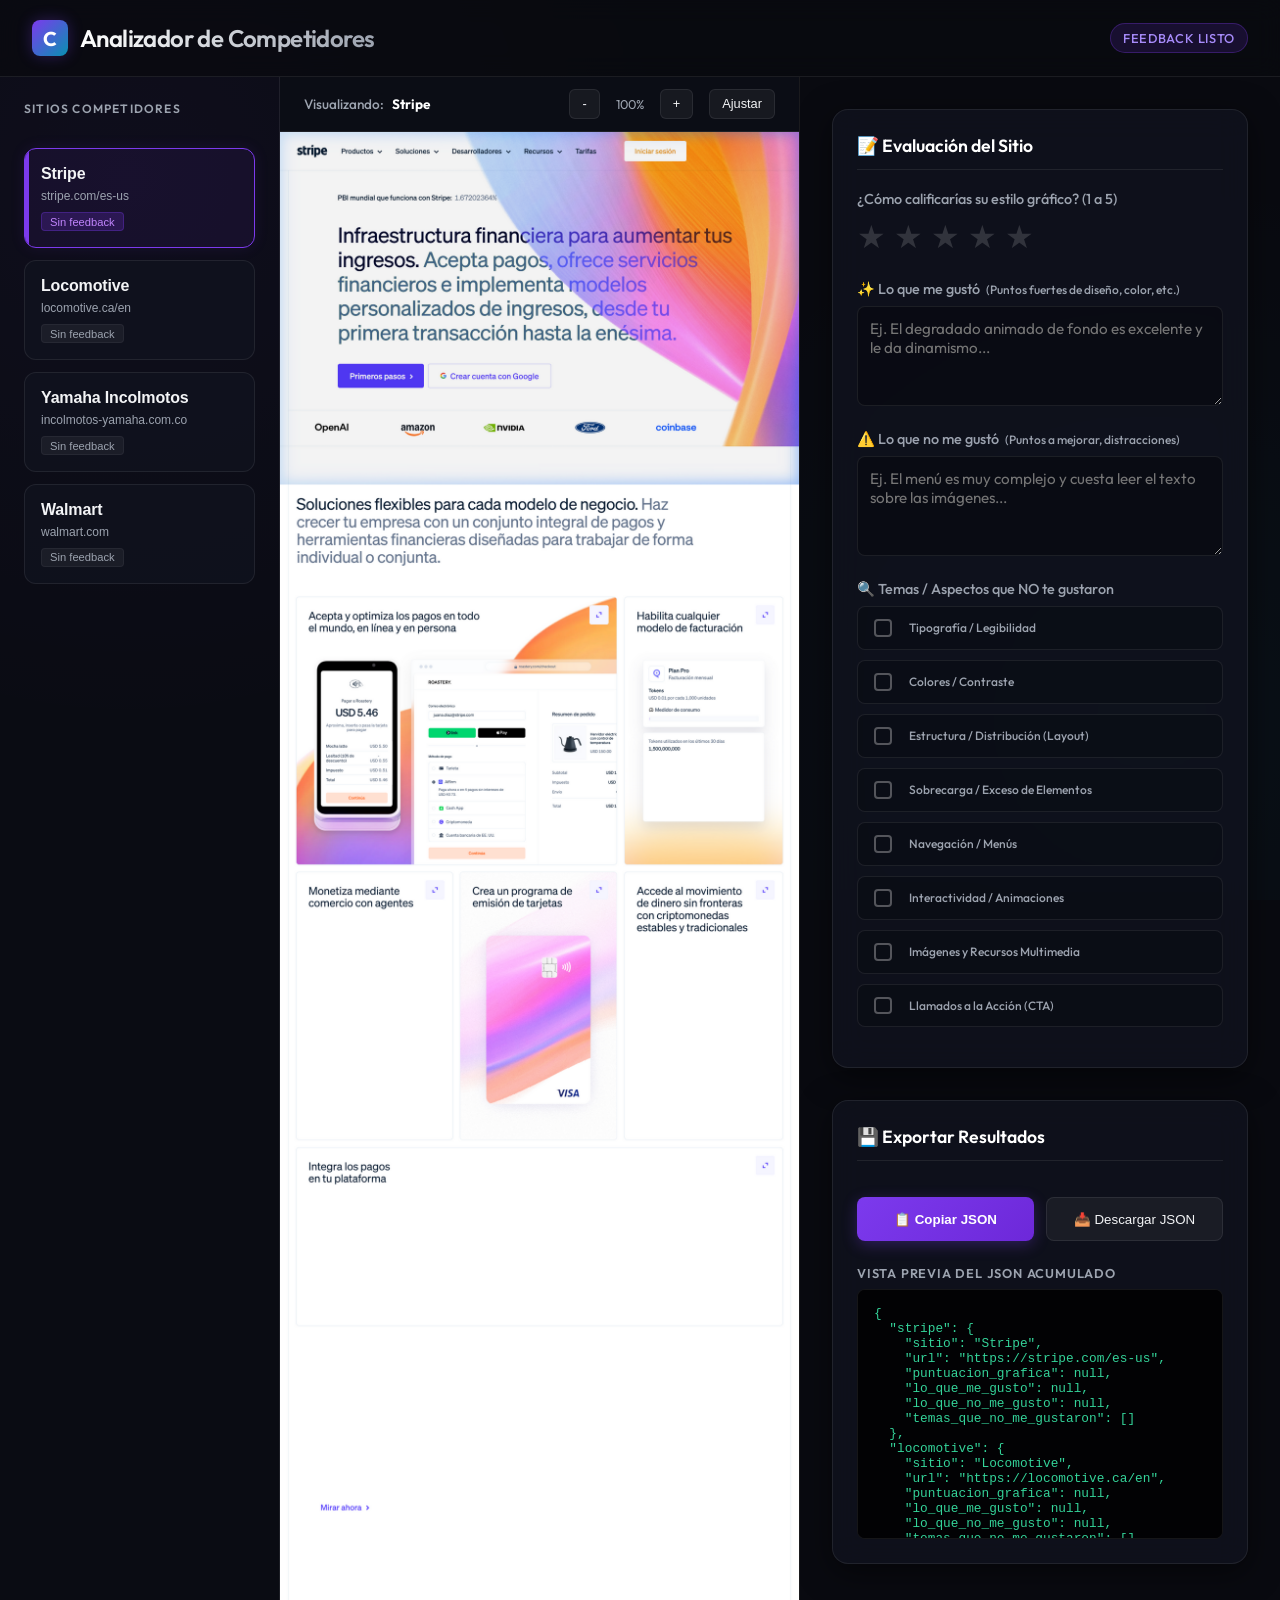
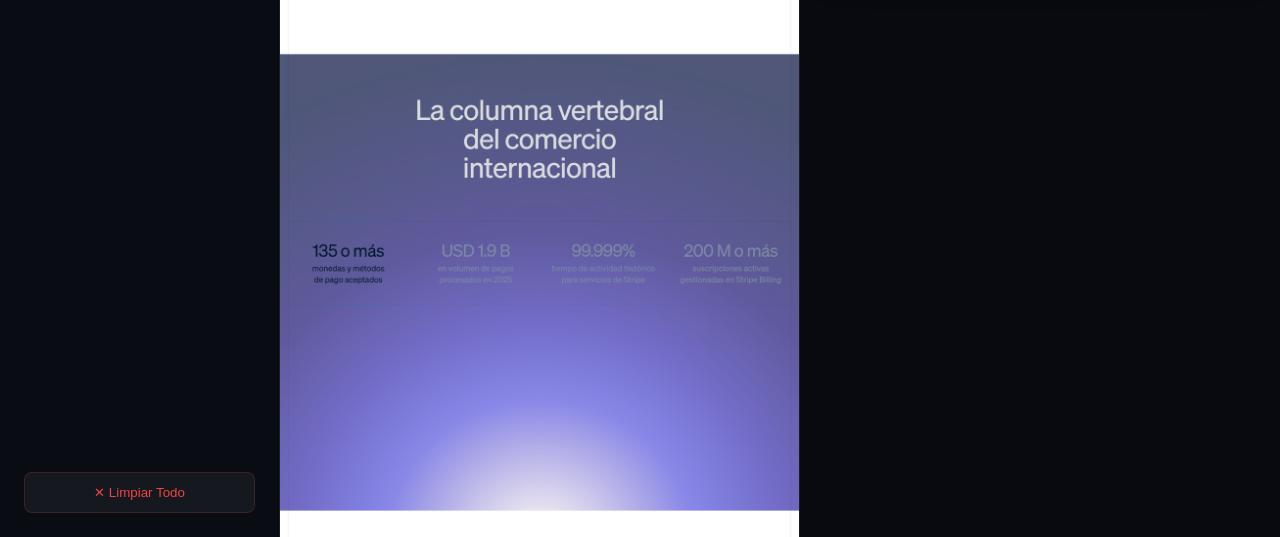
==== index.html @ 2a2ad238 "Deploy KinetixBI files" ====
<!DOCTYPE html>
<html lang="es">
<head>
  <meta charset="UTF-8">
  <meta name="viewport" content="width=device-width, initial-scale=1.0">
  <title>Analizador de Competidores - Feedback Interno</title>
  <meta name="description" content="Herramienta interna para analizar el diseño, interactividad y estructura de los competidores y recolectar feedback detallado.">
  
  <!-- Google Fonts: Outfit -->
  <link rel="preconnect" href="https://fonts.googleapis.com">
  <link rel="preconnect" href="https://fonts.gstatic.com" crossorigin>
  <link href="https://fonts.googleapis.com/css2?family=Outfit:wght@300;400;500;600;700&display=swap" rel="stylesheet">
  
  <style>
    /* variables de diseño */
    :root {
      --bg-dark: #090a0f;
      --bg-card: rgba(17, 19, 31, 0.75);
      --bg-card-hover: rgba(26, 29, 46, 0.85);
      --primary: #7c3aed; /* Violeta */
      --primary-glow: rgba(124, 58, 237, 0.3);
      --secondary: #0891b2; /* Cian */
      --secondary-glow: rgba(8, 145, 178, 0.3);
      --success: #10b981; /* Verde esmeralda */
      --success-glow: rgba(16, 185, 129, 0.2);
      --warning: #f59e0b; /* Ámbar para estrellas */
      --text: #f3f4f6;
      --text-muted: #9ca3af;
      --text-dark: #4b5563;
      --border: rgba(255, 255, 255, 0.08);
      --border-focus: rgba(124, 58, 237, 0.5);
      --glass-shadow: 0 8px 32px 0 rgba(0, 0, 0, 0.5);
      --font-sans: 'Outfit', -apple-system, BlinkMacSystemFont, "Segoe UI", Roboto, sans-serif;
      --transition: all 0.3s cubic-bezier(0.4, 0, 0.2, 1);
    }

    * {
      box-sizing: border-box;
      margin: 0;
      padding: 0;
    }

    body {
      background-color: var(--bg-dark);
      color: var(--text);
      font-family: var(--font-sans);
      min-height: 100vh;
      display: flex;
      flex-direction: column;
      overflow-x: hidden;
      background-image: 
        radial-gradient(circle at 10% 20%, rgba(124, 58, 237, 0.08) 0%, transparent 40%),
        radial-gradient(circle at 90% 80%, rgba(8, 145, 178, 0.08) 0%, transparent 40%);
      background-attachment: fixed;
    }

    /* Scrollbars personalizados */
    ::-webkit-scrollbar {
      width: 8px;
      height: 8px;
    }
    ::-webkit-scrollbar-track {
      background: rgba(0, 0, 0, 0.2);
    }
    ::-webkit-scrollbar-thumb {
      background: rgba(255, 255, 255, 0.15);
      border-radius: 4px;
    }
    ::-webkit-scrollbar-thumb:hover {
      background: rgba(255, 255, 255, 0.3);
    }

    header {
      background: rgba(9, 10, 15, 0.8);
      backdrop-filter: blur(12px);
      border-bottom: 1px solid var(--border);
      padding: 1.25rem 2rem;
      display: flex;
      justify-content: space-between;
      align-items: center;
      position: sticky;
      top: 0;
      z-index: 100;
    }

    .logo-container {
      display: flex;
      align-items: center;
      gap: 0.75rem;
    }

    .logo-icon {
      width: 2.25rem;
      height: 2.25rem;
      background: linear-gradient(135deg, var(--primary), var(--secondary));
      border-radius: 8px;
      display: flex;
      align-items: center;
      justify-content: center;
      font-weight: 700;
      color: #fff;
      font-size: 1.25rem;
      box-shadow: 0 0 15px var(--primary-glow);
    }

    h1 {
      font-size: 1.5rem;
      font-weight: 600;
      letter-spacing: -0.025em;
      background: linear-gradient(to right, #fff, var(--text-muted));
      -webkit-background-clip: text;
      -webkit-text-fill-color: transparent;
    }

    .header-badge {
      background: rgba(124, 58, 237, 0.15);
      border: 1px solid rgba(124, 58, 237, 0.3);
      color: #a78bfa;
      padding: 0.35rem 0.75rem;
      border-radius: 9999px;
      font-size: 0.8rem;
      font-weight: 500;
      letter-spacing: 0.05em;
      text-transform: uppercase;
    }

    /* Layout principal */
    .app-container {
      flex: 1;
      display: grid;
      grid-template-columns: 280px 1fr;
      min-height: calc(100vh - 73px);
    }

    /* Sidebar de Competidores */
    .sidebar {
      background: rgba(13, 15, 24, 0.5);
      border-right: 1px solid var(--border);
      padding: 1.5rem;
      display: flex;
      flex-direction: column;
      gap: 1.5rem;
    }

    .sidebar-title {
      font-size: 0.75rem;
      text-transform: uppercase;
      letter-spacing: 0.1em;
      color: var(--text-muted);
      font-weight: 600;
      margin-bottom: 0.5rem;
    }

    .competitor-list {
      list-style: none;
      display: flex;
      flex-direction: column;
      gap: 0.75rem;
    }

    .competitor-btn {
      width: 100%;
      background: var(--bg-card);
      border: 1px solid var(--border);
      padding: 1rem;
      border-radius: 12px;
      color: var(--text);
      cursor: pointer;
      text-align: left;
      transition: var(--transition);
      display: flex;
      flex-direction: column;
      gap: 0.35rem;
      position: relative;
      overflow: hidden;
    }

    .competitor-btn::before {
      content: '';
      position: absolute;
      left: 0;
      top: 0;
      bottom: 0;
      width: 4px;
      background: transparent;
      transition: var(--transition);
    }

    .competitor-btn:hover {
      background: var(--bg-card-hover);
      border-color: rgba(255, 255, 255, 0.15);
      transform: translateY(-2px);
    }

    .competitor-btn.active {
      background: rgba(124, 58, 237, 0.08);
      border-color: var(--primary);
      box-shadow: 0 0 15px rgba(124, 58, 237, 0.1);
    }

    .competitor-btn.active::before {
      background: var(--primary);
    }

    .competitor-name {
      font-weight: 600;
      font-size: 1rem;
      letter-spacing: -0.01em;
    }

    .competitor-url {
      font-size: 0.75rem;
      color: var(--text-muted);
      white-space: nowrap;
      overflow: hidden;
      text-overflow: ellipsis;
      max-width: 100%;
    }

    .competitor-status-badge {
      align-self: flex-start;
      font-size: 0.7rem;
      padding: 0.15rem 0.5rem;
      border-radius: 4px;
      font-weight: 500;
      background: rgba(255, 255, 255, 0.05);
      color: var(--text-muted);
      margin-top: 0.25rem;
      border: 1px solid rgba(255, 255, 255, 0.05);
    }

    .competitor-btn.active .competitor-status-badge {
      background: rgba(124, 58, 237, 0.2);
      color: #c084fc;
      border-color: rgba(124, 58, 237, 0.3);
    }

    .competitor-btn.has-feedback .competitor-status-badge {
      background: rgba(16, 185, 129, 0.15);
      color: #34d399;
      border-color: rgba(16, 185, 129, 0.3);
    }

    /* Área de Trabajo Principal */
    .workspace {
      display: grid;
      grid-template-columns: 1fr 480px;
      height: 100%;
      overflow: hidden;
    }

    /* Panel del Visor de Screenshot */
    .viewer-panel {
      border-right: 1px solid var(--border);
      display: flex;
      flex-direction: column;
      background: #06070a;
      height: min-content;
      height: 100%;
      overflow: hidden;
    }

    .viewer-header {
      background: rgba(13, 15, 24, 0.8);
      padding: 0.75rem 1.5rem;
      border-bottom: 1px solid var(--border);
      display: flex;
      justify-content: space-between;
      align-items: center;
    }

    .viewer-title {
      font-size: 0.85rem;
      font-weight: 500;
      color: var(--text-muted);
      display: flex;
      align-items: center;
      gap: 0.5rem;
    }

    .viewer-controls {
      display: flex;
      align-items: center;
      gap: 0.75rem;
    }

    .control-btn {
      background: rgba(255, 255, 255, 0.05);
      border: 1px solid var(--border);
      color: var(--text);
      padding: 0.4rem 0.75rem;
      border-radius: 6px;
      cursor: pointer;
      font-size: 0.8rem;
      font-weight: 500;
      transition: var(--transition);
      display: flex;
      align-items: center;
      gap: 0.25rem;
    }

    .control-btn:hover {
      background: rgba(255, 255, 255, 0.1);
      border-color: rgba(255, 255, 255, 0.2);
    }

    .control-zoom-label {
      font-size: 0.8rem;
      color: var(--text-muted);
      min-width: 36px;
      text-align: center;
    }

    /* Contenedor de la Imagen */
    .image-container {
      flex: 1;
      overflow: auto;
      position: relative;
      background: #020204;
      display: flex;
      justify-content: center;
      align-items: flex-start;
      cursor: grab;
    }

    .image-container:active {
      cursor: grabbing;
    }

    .screenshot-img {
      max-width: 100%;
      height: auto;
      transform-origin: top center;
      transition: width 0.25s ease, transform 0.25s ease;
      box-shadow: 0 10px 40px rgba(0,0,0,0.8);
      user-select: none;
      -webkit-user-drag: none;
    }

    /* Panel de Feedback */
    .feedback-panel {
      padding: 2rem;
      overflow-y: auto;
      background: rgba(10, 11, 18, 0.4);
      display: flex;
      flex-direction: column;
      gap: 2rem;
      height: 100%;
    }

    .panel-card {
      background: var(--bg-card);
      border: 1px solid var(--border);
      border-radius: 16px;
      padding: 1.5rem;
      backdrop-filter: blur(16px);
      box-shadow: var(--glass-shadow);
    }

    .card-title {
      font-size: 1.1rem;
      font-weight: 600;
      margin-bottom: 1.25rem;
      display: flex;
      align-items: center;
      gap: 0.5rem;
      color: #fff;
      border-bottom: 1px solid var(--border);
      padding-bottom: 0.75rem;
    }

    /* Puntuación de Estrellas */
    .rating-container {
      display: flex;
      flex-direction: column;
      gap: 0.5rem;
      margin-bottom: 1.5rem;
    }

    .rating-label {
      font-size: 0.9rem;
      font-weight: 500;
      color: var(--text-muted);
    }

    .stars-row {
      display: flex;
      gap: 0.5rem;
    }

    .star {
      font-size: 2rem;
      color: rgba(255, 255, 255, 0.15);
      cursor: pointer;
      transition: var(--transition);
      user-select: none;
    }

    .star:hover {
      transform: scale(1.2);
    }

    .star.hovered, .star.selected {
      color: var(--warning);
      text-shadow: 0 0 15px rgba(245, 158, 11, 0.4);
    }

    /* Campos de Entrada de Texto */
    .input-group {
      display: flex;
      flex-direction: column;
      gap: 0.5rem;
      margin-bottom: 1.5rem;
    }

    .input-group label {
      font-size: 0.9rem;
      font-weight: 500;
      color: var(--text-muted);
      display: flex;
      align-items: center;
      gap: 0.35rem;
    }

    .input-group label span {
      font-size: 0.75rem;
      color: var(--text-muted);
    }

    .textarea-styled {
      background: rgba(0, 0, 0, 0.3);
      border: 1px solid var(--border);
      border-radius: 8px;
      color: var(--text);
      font-family: var(--font-sans);
      font-size: 0.95rem;
      padding: 0.75rem;
      min-height: 100px;
      resize: vertical;
      transition: var(--transition);
    }

    .textarea-styled:focus {
      outline: none;
      border-color: var(--primary);
      box-shadow: 0 0 10px var(--primary-glow);
      background: rgba(0, 0, 0, 0.5);
    }

    /* Checklist de Ítems que no gustaron */
    .checklist-container {
      display: flex;
      flex-direction: column;
      gap: 0.75rem;
      margin-bottom: 1rem;
    }

    .checklist-grid {
      display: grid;
      grid-template-columns: 1fr;
      gap: 0.65rem;
    }

    .check-item {
      display: flex;
      align-items: center;
      background: rgba(0, 0, 0, 0.2);
      border: 1px solid var(--border);
      border-radius: 8px;
      padding: 0.75rem 1rem;
      cursor: pointer;
      transition: var(--transition);
      user-select: none;
    }

    .check-item:hover {
      background: rgba(255, 255, 255, 0.03);
      border-color: rgba(255, 255, 255, 0.15);
    }

    .check-item input[type="checkbox"] {
      display: none;
    }

    .custom-checkbox {
      width: 1.1rem;
      height: 1.1rem;
      border: 2px solid rgba(255, 255, 255, 0.3);
      border-radius: 4px;
      margin-right: 0.75rem;
      display: flex;
      align-items: center;
      justify-content: center;
      transition: var(--transition);
    }

    .check-item input[type="checkbox"]:checked + .custom-checkbox {
      background: var(--secondary);
      border-color: var(--secondary);
      box-shadow: 0 0 8px var(--secondary-glow);
    }

    .check-item input[type="checkbox"]:checked + .custom-checkbox::after {
      content: '✓';
      color: #fff;
      font-size: 0.75rem;
      font-weight: bold;
    }

    .check-label {
      font-size: 0.9rem;
      color: var(--text-muted);
      transition: var(--transition);
    }

    .check-item input[type="checkbox"]:checked ~ .check-label {
      color: #fff;
      font-weight: 500;
    }

    /* Panel de Exportación */
    .export-section {
      display: flex;
      flex-direction: column;
      gap: 1rem;
    }

    .btn-primary {
      background: linear-gradient(135deg, var(--primary), #6d28d9);
      color: #fff;
      border: none;
      padding: 0.9rem 1.5rem;
      border-radius: 8px;
      font-weight: 600;
      cursor: pointer;
      transition: var(--transition);
      display: flex;
      align-items: center;
      justify-content: center;
      gap: 0.5rem;
      box-shadow: 0 4px 15px rgba(124, 58, 237, 0.3);
    }

    .btn-primary:hover {
      transform: translateY(-2px);
      box-shadow: 0 6px 20px rgba(124, 58, 237, 0.5);
    }

    .btn-primary:active {
      transform: translateY(0);
    }

    .btn-secondary {
      background: rgba(255, 255, 255, 0.05);
      border: 1px solid var(--border);
      color: var(--text);
      padding: 0.75rem 1.25rem;
      border-radius: 8px;
      font-weight: 500;
      cursor: pointer;
      transition: var(--transition);
      display: flex;
      align-items: center;
      justify-content: center;
      gap: 0.5rem;
    }

    .btn-secondary:hover {
      background: rgba(255, 255, 255, 0.1);
      border-color: rgba(255, 255, 255, 0.2);
    }

    .button-row {
      display: grid;
      grid-template-columns: 1fr 1fr;
      gap: 0.75rem;
    }

    /* Visor de código JSON */
    .json-preview-container {
      margin-top: 0.5rem;
      display: flex;
      flex-direction: column;
      gap: 0.5rem;
    }

    .json-preview-header {
      display: flex;
      justify-content: space-between;
      align-items: center;
    }

    .json-title {
      font-size: 0.8rem;
      text-transform: uppercase;
      letter-spacing: 0.05rem;
      color: var(--text-muted);
      font-weight: 600;
    }

    .json-code {
      background: #020204;
      border: 1px solid var(--border);
      border-radius: 8px;
      padding: 1rem;
      font-family: 'Courier New', Courier, monospace;
      font-size: 0.8rem;
      max-height: 250px;
      overflow-y: auto;
      white-space: pre-wrap;
      color: #34d399; /* Verde consola */
    }

    /* Modal de Confirmación */
    .modal-overlay {
      position: fixed;
      top: 0;
      left: 0;
      right: 0;
      bottom: 0;
      background: rgba(0, 0, 0, 0.8);
      backdrop-filter: blur(8px);
      display: none;
      align-items: center;
      justify-content: center;
      z-index: 1000;
      opacity: 0;
      transition: opacity 0.3s ease;
    }

    .modal-overlay.active {
      display: flex;
      opacity: 1;
    }

    .modal-content {
      background: #11131f;
      border: 1px solid var(--border);
      border-radius: 16px;
      padding: 2rem;
      max-width: 400px;
      width: 90%;
      text-align: center;
      box-shadow: 0 10px 40px rgba(0, 0, 0, 0.6);
      transform: scale(0.9);
      transition: transform 0.3s cubic-bezier(0.34, 1.56, 0.64, 1);
    }

    .modal-overlay.active .modal-content {
      transform: scale(1);
    }

    .modal-title {
      font-size: 1.25rem;
      font-weight: 600;
      margin-bottom: 0.75rem;
    }

    .modal-desc {
      font-size: 0.9rem;
      color: var(--text-muted);
      margin-bottom: 1.5rem;
      line-height: 1.5;
    }

    .modal-buttons {
      display: flex;
      gap: 0.75rem;
      justify-content: center;
    }

    /* Responsive */
    @media (max-width: 1024px) {
      .app-container {
        grid-template-columns: 1fr;
      }
      .sidebar {
        border-right: none;
        border-bottom: 1px solid var(--border);
      }
      .workspace {
        grid-template-columns: 1fr;
        height: auto;
      }
      .viewer-panel {
        height: 600px;
        border-right: none;
        border-bottom: 1px solid var(--border);
      }
      .feedback-panel {
        height: auto;
      }
    }
  </style>
</head>
<body>

  <header>
    <div class="logo-container">
      <div class="logo-icon">C</div>
      <h1>Analizador de Competidores</h1>
    </div>
    <span class="header-badge" id="app-badge">Feedback listo</span>
  </header>

  <div class="app-container">
    <!-- Sidebar con Competidores -->
    <aside class="sidebar">
      <h2 class="sidebar-title">Sitios Competidores</h2>
      <ul class="competitor-list">
        <li>
          <button class="competitor-btn active" onclick="switchCompetitor('stripe')" id="btn-stripe">
            <span class="competitor-name">Stripe</span>
            <span class="competitor-url">stripe.com/es-us</span>
            <span class="competitor-status-badge" id="badge-stripe">Sin feedback</span>
          </button>
        </li>
        <li>
          <button class="competitor-btn" onclick="switchCompetitor('locomotive')" id="btn-locomotive">
            <span class="competitor-name">Locomotive</span>
            <span class="competitor-url">locomotive.ca/en</span>
            <span class="competitor-status-badge" id="badge-locomotive">Sin feedback</span>
          </button>
        </li>
        <li>
          <button class="competitor-btn" onclick="switchCompetitor('yamaha')" id="btn-yamaha">
            <span class="competitor-name">Yamaha Incolmotos</span>
            <span class="competitor-url">incolmotos-yamaha.com.co</span>
            <span class="competitor-status-badge" id="badge-yamaha">Sin feedback</span>
          </button>
        </li>
        <li>
          <button class="competitor-btn" onclick="switchCompetitor('walmart')" id="btn-walmart">
            <span class="competitor-name">Walmart</span>
            <span class="competitor-url">walmart.com</span>
            <span class="competitor-status-badge" id="badge-walmart">Sin feedback</span>
          </button>
        </li>
      </ul>
      
      <div style="margin-top: auto; display: flex; flex-direction: column; gap: 0.5rem;">
        <button class="btn-secondary" style="width: 100%; border-color: rgba(239, 68, 68, 0.2); color: #ef4444;" onclick="openClearModal()">
          ✕ Limpiar Todo
        </button>
      </div>
    </aside>

    <!-- Área de Trabajo (Visualizador + Formulario) -->
    <main class="workspace">
      <!-- Panel de Captura -->
      <section class="viewer-panel">
        <div class="viewer-header">
          <div class="viewer-title">
            <span>Visualizando:</span>
            <strong id="active-viewer-title" style="color: #fff;">Stripe</strong>
          </div>
          <div class="viewer-controls">
            <button class="control-btn" onclick="adjustZoom(-0.1)" title="Alejar zoom">-</button>
            <span class="control-zoom-label" id="zoom-label">100%</span>
            <button class="control-btn" onclick="adjustZoom(0.1)" title="Acercar zoom">+</button>
            <button class="control-btn" onclick="resetZoom()" style="margin-left: 0.25rem;">Ajustar</button>
          </div>
        </div>
        
        <!-- Imagen con Scroll/Zoom -->
        <div class="image-container" id="image-container">
          <img src="assets/stripe.png" alt="Captura de Competidor" class="screenshot-img" id="screenshot-view">
        </div>
      </section>

      <!-- Panel de Registro de Feedback -->
      <section class="feedback-panel">
        <div class="panel-card">
          <h3 class="card-title">📝 Evaluación del Sitio</h3>
          
          <!-- Puntuación -->
          <div class="rating-container">
            <span class="rating-label">¿Cómo calificarías su estilo gráfico? (1 a 5)</span>
            <div class="stars-row" id="stars-row">
              <span class="star" data-value="1" onclick="setRating(1)">★</span>
              <span class="star" data-value="2" onclick="setRating(2)">★</span>
              <span class="star" data-value="3" onclick="setRating(3)">★</span>
              <span class="star" data-value="4" onclick="setRating(4)">★</span>
              <span class="star" data-value="5" onclick="setRating(5)">★</span>
            </div>
          </div>

          <!-- Lo que me gustó -->
          <div class="input-group">
            <label for="input-likes">✨ Lo que me gustó <span>(Puntos fuertes de diseño, color, etc.)</span></label>
            <textarea id="input-likes" class="textarea-styled" placeholder="Ej. El degradado animado de fondo es excelente y le da dinamismo..." oninput="updateField('likes', this.value)"></textarea>
          </div>

          <!-- Lo que no me gustó -->
          <div class="input-group">
            <label for="input-dislikes">⚠️ Lo que no me gustó <span>(Puntos a mejorar, distracciones)</span></label>
            <textarea id="input-dislikes" class="textarea-styled" placeholder="Ej. El menú es muy complejo y cuesta leer el texto sobre las imágenes..." oninput="updateField('dislikes', this.value)"></textarea>
          </div>

          <!-- Checklist de Temas que No Gustaron -->
          <div class="input-group" style="margin-bottom: 0;">
            <label>🔍 Temas / Aspectos que NO te gustaron</label>
            <div class="checklist-container">
              <div class="checklist-grid">
                
                <label class="check-item">
                  <input type="checkbox" value="typography" onchange="updateCheckbox(this)">
                  <div class="custom-checkbox"></div>
                  <span class="check-label">Tipografía / Legibilidad</span>
                </label>
                
                <label class="check-item">
                  <input type="checkbox" value="colors" onchange="updateCheckbox(this)">
                  <div class="custom-checkbox"></div>
                  <span class="check-label">Colores / Contraste</span>
                </label>
                
                <label class="check-item">
                  <input type="checkbox" value="layout" onchange="updateCheckbox(this)">
                  <div class="custom-checkbox"></div>
                  <span class="check-label">Estructura / Distribución (Layout)</span>
                </label>
                
                <label class="check-item">
                  <input type="checkbox" value="complexity" onchange="updateCheckbox(this)">
                  <div class="custom-checkbox"></div>
                  <span class="check-label">Sobrecarga / Exceso de Elementos</span>
                </label>
                
                <label class="check-item">
                  <input type="checkbox" value="navigation" onchange="updateCheckbox(this)">
                  <div class="custom-checkbox"></div>
                  <span class="check-label">Navegación / Menús</span>
                </label>
                
                <label class="check-item">
                  <input type="checkbox" value="animations" onchange="updateCheckbox(this)">
                  <div class="custom-checkbox"></div>
                  <span class="check-label">Interactividad / Animaciones</span>
                </label>
                
                <label class="check-item">
                  <input type="checkbox" value="multimedia" onchange="updateCheckbox(this)">
                  <div class="custom-checkbox"></div>
                  <span class="check-label">Imágenes y Recursos Multimedia</span>
                </label>

                <label class="check-item">
                  <input type="checkbox" value="cta" onchange="updateCheckbox(this)">
                  <div class="custom-checkbox"></div>
                  <span class="check-label">Llamados a la Acción (CTA)</span>
                </label>
                
              </div>
            </div>
          </div>
        </div>

        <!-- Panel de Exportación y JSON -->
        <div class="panel-card export-section">
          <h3 class="card-title">💾 Exportar Resultados</h3>
          
          <div class="button-row">
            <button class="btn-primary" onclick="copyJsonToClipboard()" id="copy-btn">
              📋 Copiar JSON
            </button>
            <button class="btn-secondary" onclick="downloadJsonFile()">
              📥 Descargar JSON
            </button>
          </div>

          <div class="json-preview-container">
            <div class="json-preview-header">
              <span class="json-title">Vista previa del JSON acumulado</span>
            </div>
            <pre class="json-code" id="json-preview-block">{}</pre>
          </div>
        </div>
      </section>
    </main>
  </div>

  <!-- Modal de Confirmación para Borrado -->
  <div class="modal-overlay" id="clear-modal">
    <div class="modal-content">
      <h4 class="modal-title" style="color: #ef4444;">¿Limpiar todos los datos?</h4>
      <p class="modal-desc">Esto borrará de forma permanente todo el feedback guardado localmente de todos los competidores. Esta acción no se puede deshacer.</p>
      <div class="modal-buttons">
        <button class="btn-secondary" onclick="closeClearModal()">Cancelar</button>
        <button class="btn-primary" style="background: #ef4444; box-shadow: 0 4px 15px rgba(239, 68, 68, 0.3);" onclick="confirmClearData()">Sí, borrar todo</button>
      </div>
    </div>
  </div>

  <script>
    // Datos iniciales de los competidores
    const defaultData = {
      stripe: {
        name: "Stripe",
        url: "https://stripe.com/es-us",
        image: "assets/stripe.png",
        rating: 0,
        likes: "",
        dislikes: "",
        disliked_topics: []
      },
      locomotive: {
        name: "Locomotive",
        url: "https://locomotive.ca/en",
        image: "assets/locomotive.png",
        rating: 0,
        likes: "",
        dislikes: "",
        disliked_topics: []
      },
      yamaha: {
        name: "Yamaha Incolmotos",
        url: "https://www.incolmotos-yamaha.com.co/",
        image: "assets/yamaha.png",
        rating: 0,
        likes: "",
        dislikes: "",
        disliked_topics: []
      },
      walmart: {
        name: "Walmart",
        url: "https://www.walmart.com/",
        image: "assets/walmart.png",
        rating: 0,
        likes: "",
        dislikes: "",
        disliked_topics: []
      }
    };

    let activeCompetitor = "stripe";
    let appState = JSON.parse(JSON.stringify(defaultData));
    let zoomLevel = 1.0;
    
    // Configuración para permitir arrastrar (pan) en el visualizador de imágenes
    const imageContainer = document.getElementById('image-container');
    const screenshotImg = document.getElementById('screenshot-view');
    let isDragging = false;
    let startX, startY, scrollLeft, scrollTop;

    imageContainer.addEventListener('mousedown', (e) => {
      isDragging = true;
      imageContainer.style.cursor = 'grabbing';
      startX = e.pageX - imageContainer.offsetLeft;
      startY = e.pageY - imageContainer.offsetTop;
      scrollLeft = imageContainer.scrollLeft;
      scrollTop = imageContainer.scrollTop;
    });

    imageContainer.addEventListener('mouseleave', () => {
      isDragging = false;
      imageContainer.style.cursor = 'grab';
    });

    imageContainer.addEventListener('mouseup', () => {
      isDragging = false;
      imageContainer.style.cursor = 'grab';
    });

    imageContainer.addEventListener('mousemove', (e) => {
      if (!isDragging) return;
      e.preventDefault();
      const x = e.pageX - imageContainer.offsetLeft;
      const y = e.pageY - imageContainer.offsetTop;
      const walkX = (x - startX);
      const walkY = (y - startY);
      imageContainer.scrollLeft = scrollLeft - walkX;
      imageContainer.scrollTop = scrollTop - walkY;
    });

    // Cargar datos al iniciar
    window.addEventListener('DOMContentLoaded', () => {
      const savedData = localStorage.getItem('competitor_feedback_data');
      if (savedData) {
        try {
          const parsed = JSON.parse(savedData);
          // Mezclar con estructura base por si se agregan campos nuevos en el futuro
          Object.keys(defaultData).forEach(key => {
            if (parsed[key]) {
              appState[key] = { ...defaultData[key], ...parsed[key] };
            }
          });
        } catch (e) {
          console.error("Error cargando localStorage", e);
        }
      }
      
      // Inicializar interfaz
      switchCompetitor(activeCompetitor);
      updateStatusBadges();
      updateJsonPreview();
      initStarsHover();
    });

    // Cambiar de competidor activo
    function switchCompetitor(key) {
      activeCompetitor = key;
      
      // Actualizar botones de la barra lateral
      document.querySelectorAll('.competitor-btn').forEach(btn => btn.classList.remove('active'));
      document.getElementById(`btn-${key}`).classList.add('active');

      // Actualizar información del visor
      document.getElementById('active-viewer-title').innerText = appState[key].name;
      const imgView = document.getElementById('screenshot-view');
      imgView.src = appState[key].image;
      
      // Resetear zoom
      resetZoom();

      // Cargar datos en el formulario
      const data = appState[key];
      
      // Cargar Calificación de estrellas
      drawStars(data.rating);

      // Cargar textareas
      document.getElementById('input-likes').value = data.likes || "";
      document.getElementById('input-dislikes').value = data.dislikes || "";

      // Cargar checkboxes de temas desagradables
      document.querySelectorAll('.checklist-container input[type="checkbox"]').forEach(cb => {
        cb.checked = data.disliked_topics.includes(cb.value);
      });
      
      updateStatusBadges();
    }

    // Funciones del Visor de Zoom
    function adjustZoom(amount) {
      zoomLevel = Math.max(0.2, Math.min(3.0, zoomLevel + amount));
      applyZoom();
    }

    function resetZoom() {
      zoomLevel = 1.0;
      applyZoom();
      imageContainer.scrollLeft = 0;
      imageContainer.scrollTop = 0;
    }

    function applyZoom() {
      screenshotImg.style.width = (zoomLevel * 100) + '%';
      document.getElementById('zoom-label').innerText = Math.round(zoomLevel * 100) + '%';
    }

    // Manejo interactivo de estrellas (hover)
    function initStarsHover() {
      const stars = document.querySelectorAll('.star');
      stars.forEach(star => {
        star.addEventListener('mouseenter', function() {
          const hoverVal = parseInt(this.getAttribute('data-value'));
          stars.forEach(s => {
            const val = parseInt(s.getAttribute('data-value'));
            if (val <= hoverVal) {
              s.classList.add('hovered');
            } else {
              s.classList.remove('hovered');
            }
          });
        });

        star.addEventListener('mouseleave', function() {
          stars.forEach(s => s.classList.remove('hovered'));
        });
      });
    }

    function drawStars(rating) {
      const stars = document.querySelectorAll('.star');
      stars.forEach(s => {
        const val = parseInt(s.getAttribute('data-value'));
        if (val <= rating) {
          s.classList.add('selected');
        } else {
          s.classList.remove('selected');
        }
      });
    }

    function setRating(rating) {
      appState[activeCompetitor].rating = rating;
      drawStars(rating);
      saveState();
      updateStatusBadges();
    }

    // Actualizar campos de texto
    function updateField(field, value) {
      appState[activeCompetitor][field] = value;
      saveState();
      updateStatusBadges();
    }

    // Actualizar checkboxes de temas
    function updateCheckbox(checkbox) {
      const topics = appState[activeCompetitor].disliked_topics;
      if (checkbox.checked) {
        if (!topics.includes(checkbox.value)) {
          topics.push(checkbox.value);
        }
      } else {
        const index = topics.indexOf(checkbox.value);
        if (index > -1) {
          topics.splice(index, 1);
        }
      }
      saveState();
      updateStatusBadges();
    }

    // Comprobar si un competidor tiene algún feedback cargado
    function hasFeedback(key) {
      const item = appState[key];
      return item.rating > 0 || (item.likes && item.likes.trim() !== "") || (item.dislikes && item.dislikes.trim() !== "") || item.disliked_topics.length > 0;
    }

    // Guardar el estado actual en LocalStorage y refrescar vistas
    function saveState() {
      localStorage.setItem('competitor_feedback_data', JSON.stringify(appState));
      updateJsonPreview();
    }

    // Actualizar las insignias en la barra lateral
    function updateStatusBadges() {
      Object.keys(appState).forEach(key => {
        const badge = document.getElementById(`badge-${key}`);
        const btn = document.getElementById(`btn-${key}`);
        if (hasFeedback(key)) {
          badge.innerText = "Con feedback";
          btn.classList.add('has-feedback');
        } else {
          badge.innerText = "Sin feedback";
          btn.classList.remove('has-feedback');
        }
      });
    }

    // Actualizar el bloque de vista previa del JSON
    function updateJsonPreview() {
      // Formatear el JSON para quitar detalles irrelevantes de la herramienta interna (como nombres temporales de imágenes)
      // y entregarlo lo más limpio y enfocado posible para el prompt de la nueva IA.
      const cleanJson = {};
      Object.keys(appState).forEach(key => {
        cleanJson[key] = {
          sitio: appState[key].name,
          url: appState[key].url,
          puntuacion_grafica: appState[key].rating || null,
          lo_que_me_gusto: appState[key].likes || null,
          lo_que_no_me_gusto: appState[key].dislikes || null,
          temas_que_no_me_gustaron: appState[key].disliked_topics.map(t => {
            const labels = {
              typography: "Tipografía / Legibilidad",
              colors: "Colores / Contraste",
              layout: "Estructura / Distribución (Layout)",
              complexity: "Sobrecarga / Exceso de Elementos",
              navigation: "Navegación / Menús",
              animations: "Interactividad / Animaciones",
              multimedia: "Imágenes y Recursos Multimedia",
              cta: "Llamados a la Acción (CTA)"
            };
            return labels[t] || t;
          })
        };
      });

      document.getElementById('json-preview-block').innerText = JSON.stringify(cleanJson, null, 2);
    }

    // Copiar JSON al portapapeles
    function copyJsonToClipboard() {
      const codeBlock = document.getElementById('json-preview-block');
      const text = codeBlock.innerText;
      
      navigator.clipboard.writeText(text).then(() => {
        const copyBtn = document.getElementById('copy-btn');
        const originalText = copyBtn.innerText;
        copyBtn.innerText = "✓ ¡Copiado!";
        copyBtn.style.background = "linear-gradient(135deg, var(--success), #047857)";
        copyBtn.style.boxShadow = "0 4px 15px var(--success-glow)";
        
        setTimeout(() => {
          copyBtn.innerText = originalText;
          copyBtn.style.background = "";
          copyBtn.style.boxShadow = "";
        }, 2000);
      }).catch(err => {
        alert("No se pudo copiar el texto automáticamente. Cópialo manualmente de la caja.");
      });
    }

    // Descargar el archivo JSON localmente
    function downloadJsonFile() {
      const codeBlock = document.getElementById('json-preview-block');
      const dataStr = "data:text/json;charset=utf-8," + encodeURIComponent(codeBlock.innerText);
      const downloadAnchor = document.createElement('a');
      downloadAnchor.setAttribute("href", dataStr);
      downloadAnchor.setAttribute("download", "competidores_feedback.json");
      document.body.appendChild(downloadAnchor);
      downloadAnchor.click();
      downloadAnchor.remove();
    }

    // Modal de limpieza de datos
    function openClearModal() {
      document.getElementById('clear-modal').classList.add('active');
    }

    function closeClearModal() {
      document.getElementById('clear-modal').classList.remove('active');
    }

    function confirmClearData() {
      localStorage.removeItem('competitor_feedback_data');
      appState = JSON.parse(JSON.stringify(defaultData));
      switchCompetitor("stripe");
      updateStatusBadges();
      updateJsonPreview();
      closeClearModal();
    }
  </script>
</body>
</html>
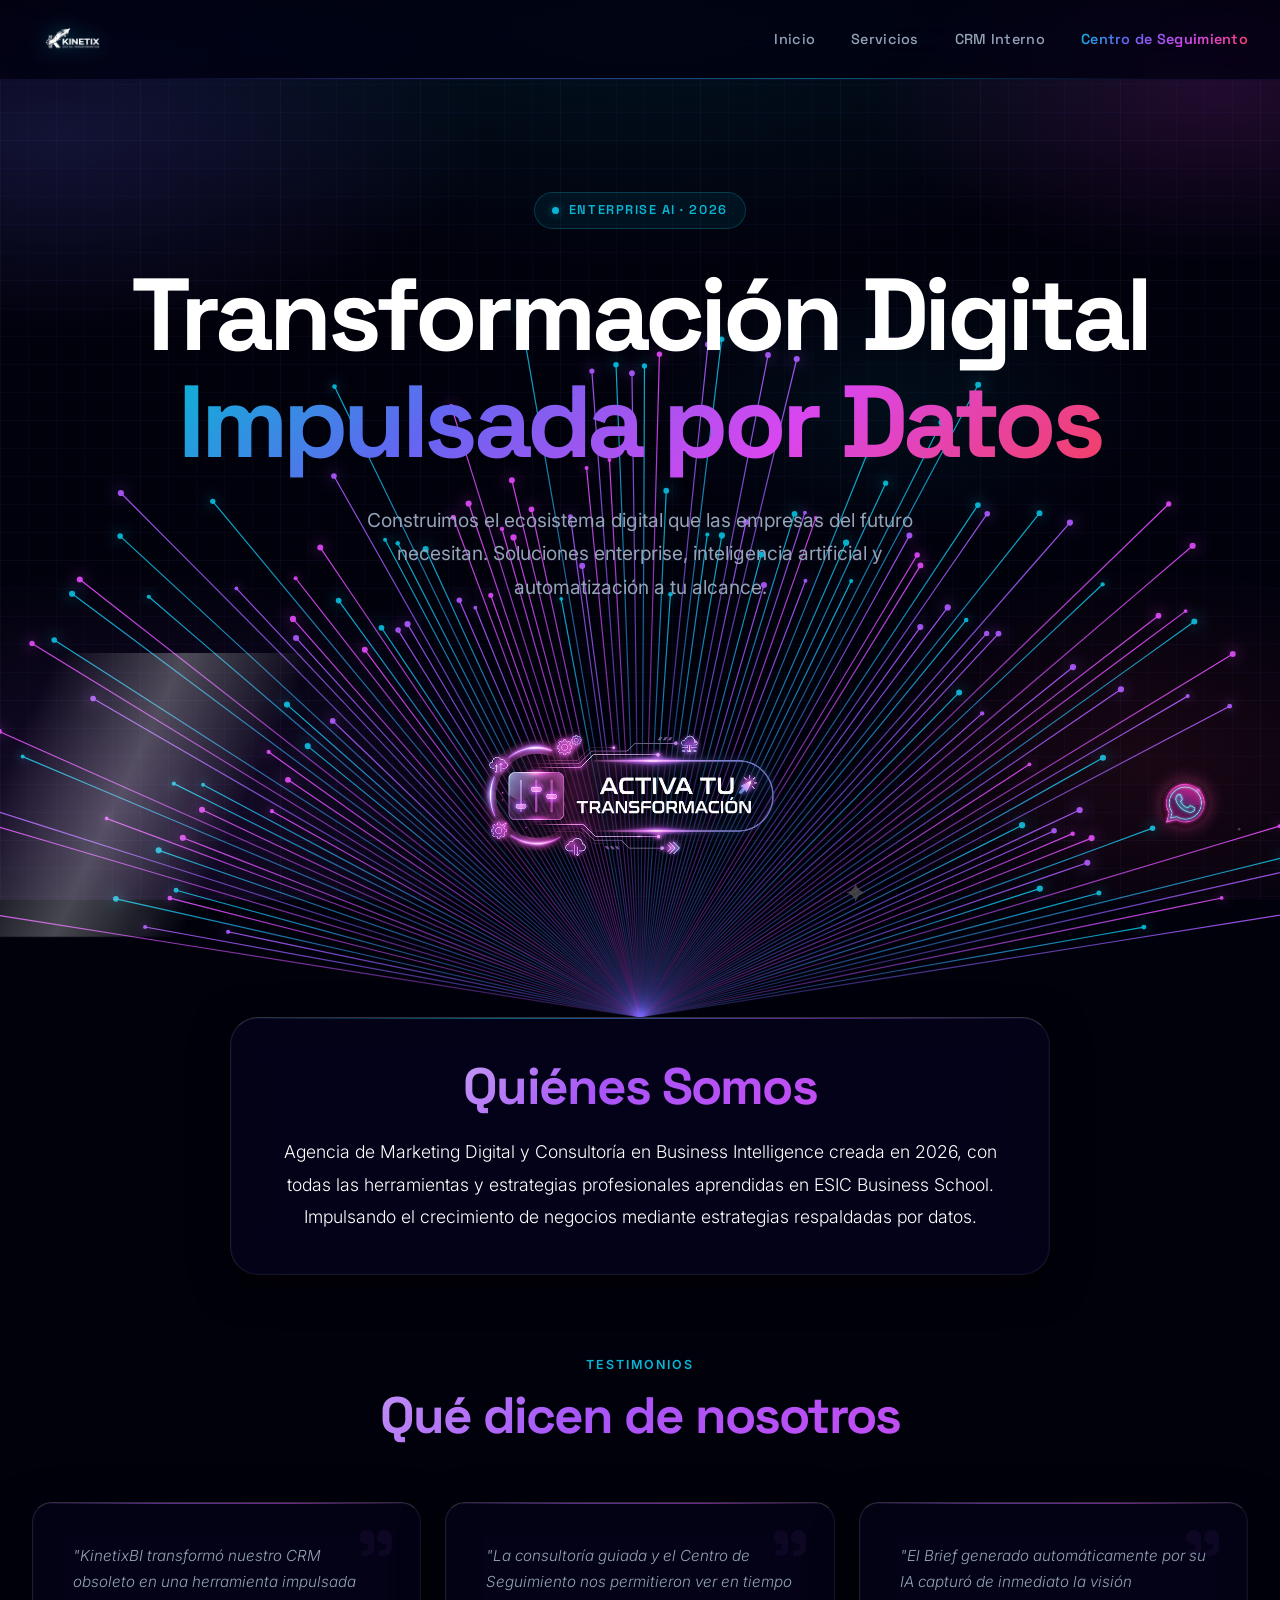
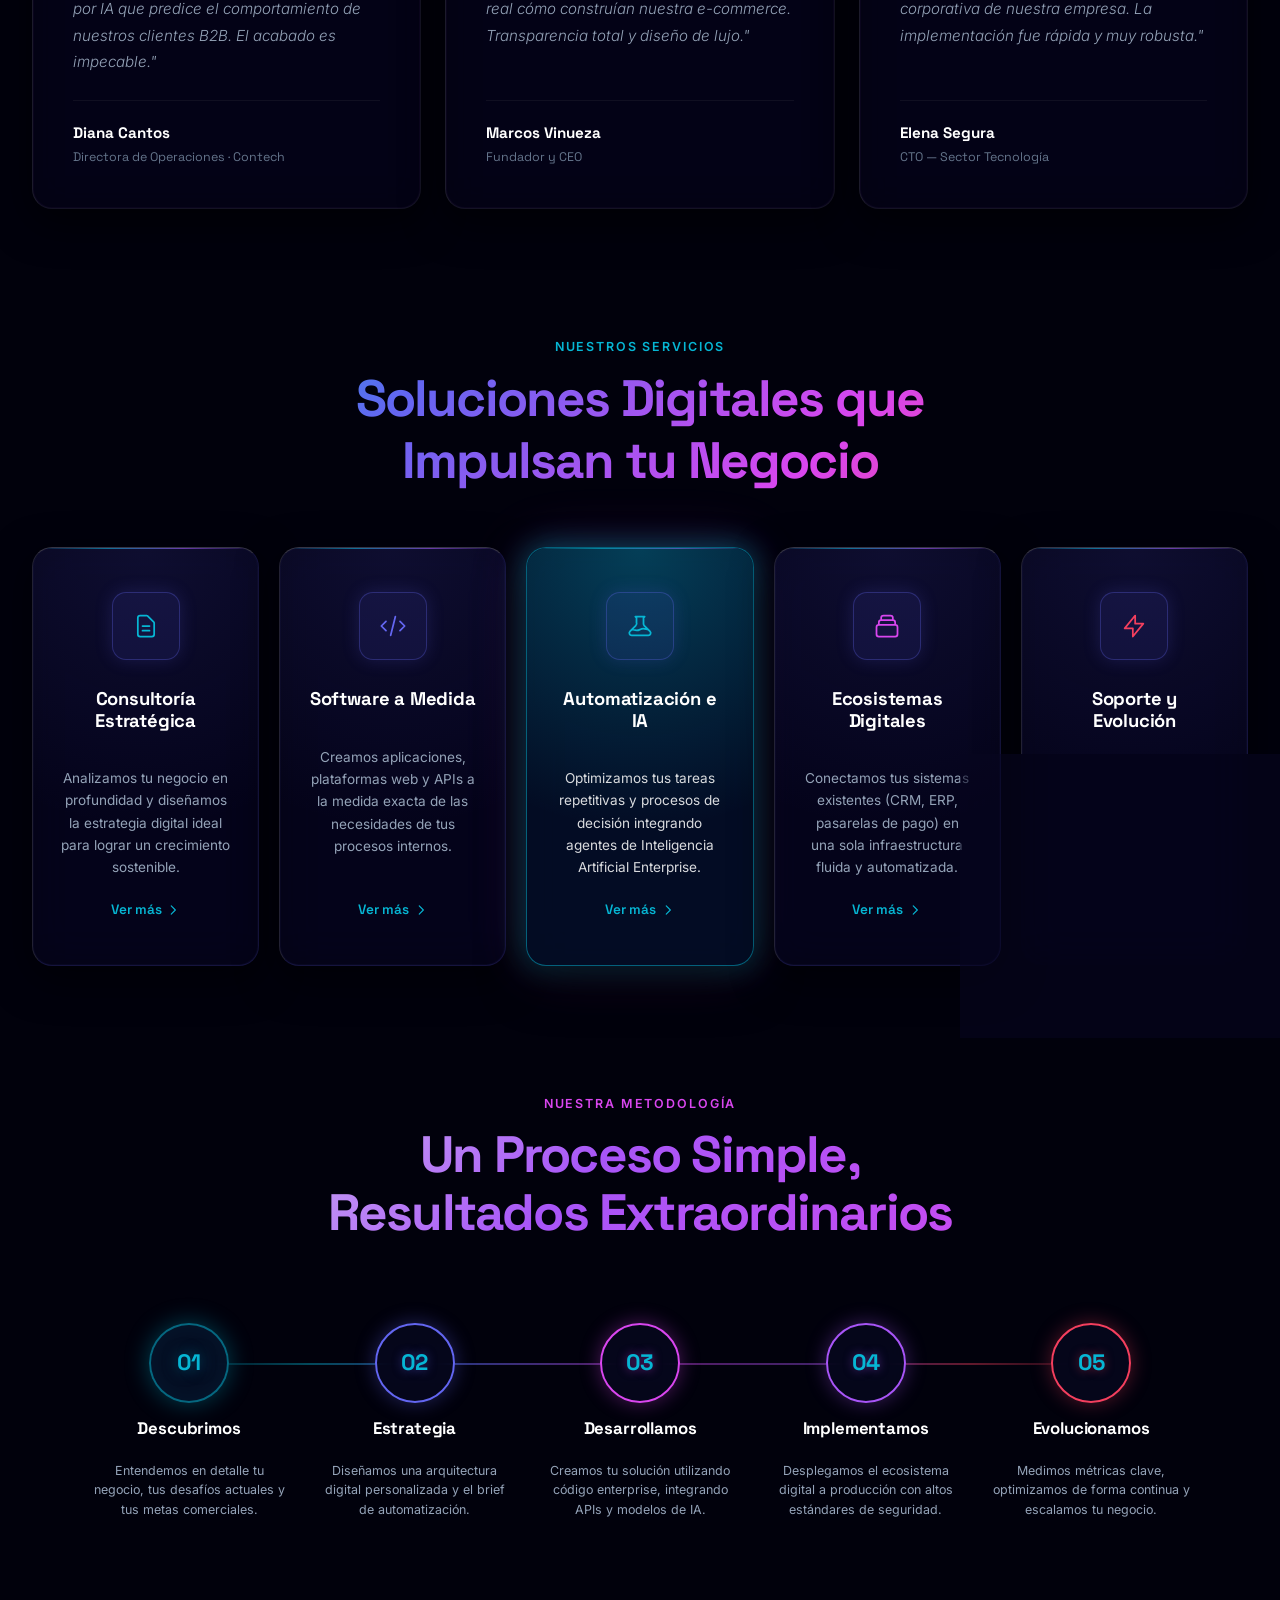
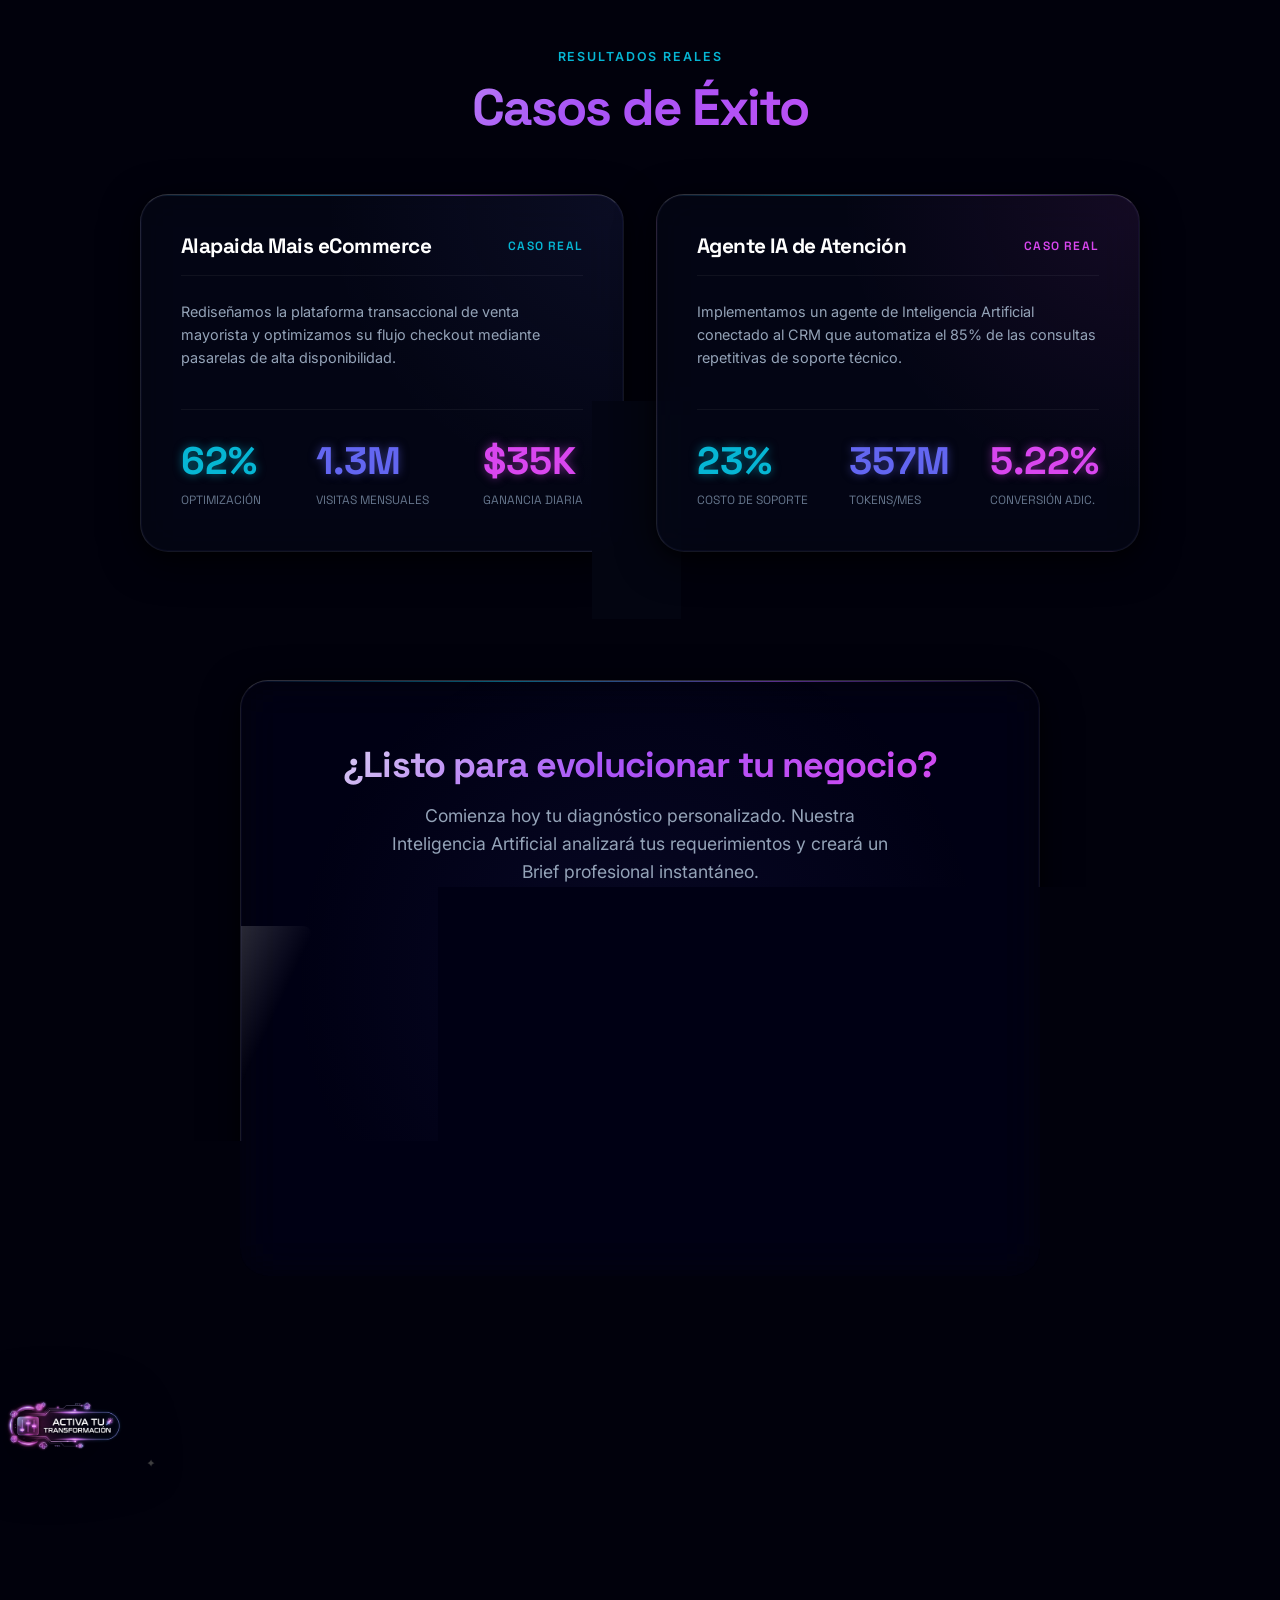
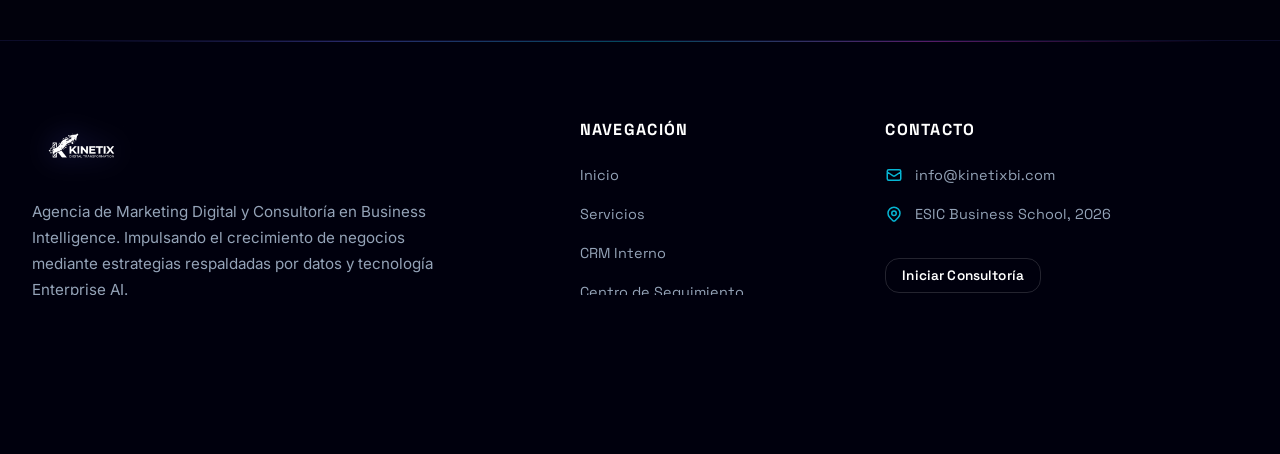
==== commit 18434ef8: "Restructure: move KinetixBI files to root" ====
--- a/index.html
+++ b/index.html
@@ -3,1226 +3,547 @@
 <head>
   <meta charset="UTF-8">
   <meta name="viewport" content="width=device-width, initial-scale=1.0">
-  <title>Analizador de Competidores - Feedback Interno</title>
-  <meta name="description" content="Herramienta interna para analizar el diseño, interactividad y estructura de los competidores y recolectar feedback detallado.">
+  <title>KinetixBI - Digital Intelligence & Transformation</title>
+  <meta name="description" content="Agencia de transformación digital B2B. Evoluciona con estrategias respaldadas por datos y tecnología Enterprise AI.">
+  <link rel="icon" type="image/png" href="logo.png">
   
-  <!-- Google Fonts: Outfit -->
-  <link rel="preconnect" href="https://fonts.googleapis.com">
-  <link rel="preconnect" href="https://fonts.gstatic.com" crossorigin>
-  <link href="https://fonts.googleapis.com/css2?family=Outfit:wght@300;400;500;600;700&display=swap" rel="stylesheet">
-  
-  <style>
-    /* variables de diseño */
-    :root {
-      --bg-dark: #090a0f;
-      --bg-card: rgba(17, 19, 31, 0.75);
-      --bg-card-hover: rgba(26, 29, 46, 0.85);
-      --primary: #7c3aed; /* Violeta */
-      --primary-glow: rgba(124, 58, 237, 0.3);
-      --secondary: #0891b2; /* Cian */
-      --secondary-glow: rgba(8, 145, 178, 0.3);
-      --success: #10b981; /* Verde esmeralda */
-      --success-glow: rgba(16, 185, 129, 0.2);
-      --warning: #f59e0b; /* Ámbar para estrellas */
-      --text: #f3f4f6;
-      --text-muted: #9ca3af;
-      --text-dark: #4b5563;
-      --border: rgba(255, 255, 255, 0.08);
-      --border-focus: rgba(124, 58, 237, 0.5);
-      --glass-shadow: 0 8px 32px 0 rgba(0, 0, 0, 0.5);
-      --font-sans: 'Outfit', -apple-system, BlinkMacSystemFont, "Segoe UI", Roboto, sans-serif;
-      --transition: all 0.3s cubic-bezier(0.4, 0, 0.2, 1);
-    }
-
-    * {
-      box-sizing: border-box;
-      margin: 0;
-      padding: 0;
-    }
-
-    body {
-      background-color: var(--bg-dark);
-      color: var(--text);
-      font-family: var(--font-sans);
-      min-height: 100vh;
-      display: flex;
-      flex-direction: column;
-      overflow-x: hidden;
-      background-image: 
-        radial-gradient(circle at 10% 20%, rgba(124, 58, 237, 0.08) 0%, transparent 40%),
-        radial-gradient(circle at 90% 80%, rgba(8, 145, 178, 0.08) 0%, transparent 40%);
-      background-attachment: fixed;
-    }
-
-    /* Scrollbars personalizados */
-    ::-webkit-scrollbar {
-      width: 8px;
-      height: 8px;
-    }
-    ::-webkit-scrollbar-track {
-      background: rgba(0, 0, 0, 0.2);
-    }
-    ::-webkit-scrollbar-thumb {
-      background: rgba(255, 255, 255, 0.15);
-      border-radius: 4px;
-    }
-    ::-webkit-scrollbar-thumb:hover {
-      background: rgba(255, 255, 255, 0.3);
-    }
-
-    header {
-      background: rgba(9, 10, 15, 0.8);
-      backdrop-filter: blur(12px);
-      border-bottom: 1px solid var(--border);
-      padding: 1.25rem 2rem;
-      display: flex;
-      justify-content: space-between;
-      align-items: center;
-      position: sticky;
-      top: 0;
-      z-index: 100;
-    }
-
-    .logo-container {
-      display: flex;
-      align-items: center;
-      gap: 0.75rem;
-    }
-
-    .logo-icon {
-      width: 2.25rem;
-      height: 2.25rem;
-      background: linear-gradient(135deg, var(--primary), var(--secondary));
-      border-radius: 8px;
-      display: flex;
-      align-items: center;
-      justify-content: center;
-      font-weight: 700;
-      color: #fff;
-      font-size: 1.25rem;
-      box-shadow: 0 0 15px var(--primary-glow);
-    }
-
-    h1 {
-      font-size: 1.5rem;
-      font-weight: 600;
-      letter-spacing: -0.025em;
-      background: linear-gradient(to right, #fff, var(--text-muted));
-      -webkit-background-clip: text;
-      -webkit-text-fill-color: transparent;
-    }
-
-    .header-badge {
-      background: rgba(124, 58, 237, 0.15);
-      border: 1px solid rgba(124, 58, 237, 0.3);
-      color: #a78bfa;
-      padding: 0.35rem 0.75rem;
-      border-radius: 9999px;
-      font-size: 0.8rem;
-      font-weight: 500;
-      letter-spacing: 0.05em;
-      text-transform: uppercase;
-    }
-
-    /* Layout principal */
-    .app-container {
-      flex: 1;
-      display: grid;
-      grid-template-columns: 280px 1fr;
-      min-height: calc(100vh - 73px);
-    }
-
-    /* Sidebar de Competidores */
-    .sidebar {
-      background: rgba(13, 15, 24, 0.5);
-      border-right: 1px solid var(--border);
-      padding: 1.5rem;
-      display: flex;
-      flex-direction: column;
-      gap: 1.5rem;
-    }
-
-    .sidebar-title {
-      font-size: 0.75rem;
-      text-transform: uppercase;
-      letter-spacing: 0.1em;
-      color: var(--text-muted);
-      font-weight: 600;
-      margin-bottom: 0.5rem;
-    }
-
-    .competitor-list {
-      list-style: none;
-      display: flex;
-      flex-direction: column;
-      gap: 0.75rem;
-    }
-
-    .competitor-btn {
-      width: 100%;
-      background: var(--bg-card);
-      border: 1px solid var(--border);
-      padding: 1rem;
-      border-radius: 12px;
-      color: var(--text);
-      cursor: pointer;
-      text-align: left;
-      transition: var(--transition);
-      display: flex;
-      flex-direction: column;
-      gap: 0.35rem;
-      position: relative;
-      overflow: hidden;
-    }
-
-    .competitor-btn::before {
-      content: '';
-      position: absolute;
-      left: 0;
-      top: 0;
-      bottom: 0;
-      width: 4px;
-      background: transparent;
-      transition: var(--transition);
-    }
-
-    .competitor-btn:hover {
-      background: var(--bg-card-hover);
-      border-color: rgba(255, 255, 255, 0.15);
-      transform: translateY(-2px);
-    }
-
-    .competitor-btn.active {
-      background: rgba(124, 58, 237, 0.08);
-      border-color: var(--primary);
-      box-shadow: 0 0 15px rgba(124, 58, 237, 0.1);
-    }
-
-    .competitor-btn.active::before {
-      background: var(--primary);
-    }
-
-    .competitor-name {
-      font-weight: 600;
-      font-size: 1rem;
-      letter-spacing: -0.01em;
-    }
-
-    .competitor-url {
-      font-size: 0.75rem;
-      color: var(--text-muted);
-      white-space: nowrap;
-      overflow: hidden;
-      text-overflow: ellipsis;
-      max-width: 100%;
-    }
-
-    .competitor-status-badge {
-      align-self: flex-start;
-      font-size: 0.7rem;
-      padding: 0.15rem 0.5rem;
-      border-radius: 4px;
-      font-weight: 500;
-      background: rgba(255, 255, 255, 0.05);
-      color: var(--text-muted);
-      margin-top: 0.25rem;
-      border: 1px solid rgba(255, 255, 255, 0.05);
-    }
-
-    .competitor-btn.active .competitor-status-badge {
-      background: rgba(124, 58, 237, 0.2);
-      color: #c084fc;
-      border-color: rgba(124, 58, 237, 0.3);
-    }
-
-    .competitor-btn.has-feedback .competitor-status-badge {
-      background: rgba(16, 185, 129, 0.15);
-      color: #34d399;
-      border-color: rgba(16, 185, 129, 0.3);
-    }
-
-    /* Área de Trabajo Principal */
-    .workspace {
-      display: grid;
-      grid-template-columns: 1fr 480px;
-      height: 100%;
-      overflow: hidden;
-    }
-
-    /* Panel del Visor de Screenshot */
-    .viewer-panel {
-      border-right: 1px solid var(--border);
-      display: flex;
-      flex-direction: column;
-      background: #06070a;
-      height: min-content;
-      height: 100%;
-      overflow: hidden;
-    }
-
-    .viewer-header {
-      background: rgba(13, 15, 24, 0.8);
-      padding: 0.75rem 1.5rem;
-      border-bottom: 1px solid var(--border);
-      display: flex;
-      justify-content: space-between;
-      align-items: center;
-    }
-
-    .viewer-title {
-      font-size: 0.85rem;
-      font-weight: 500;
-      color: var(--text-muted);
-      display: flex;
-      align-items: center;
-      gap: 0.5rem;
-    }
-
-    .viewer-controls {
-      display: flex;
-      align-items: center;
-      gap: 0.75rem;
-    }
-
-    .control-btn {
-      background: rgba(255, 255, 255, 0.05);
-      border: 1px solid var(--border);
-      color: var(--text);
-      padding: 0.4rem 0.75rem;
-      border-radius: 6px;
-      cursor: pointer;
-      font-size: 0.8rem;
-      font-weight: 500;
-      transition: var(--transition);
-      display: flex;
-      align-items: center;
-      gap: 0.25rem;
-    }
-
-    .control-btn:hover {
-      background: rgba(255, 255, 255, 0.1);
-      border-color: rgba(255, 255, 255, 0.2);
-    }
-
-    .control-zoom-label {
-      font-size: 0.8rem;
-      color: var(--text-muted);
-      min-width: 36px;
-      text-align: center;
-    }
-
-    /* Contenedor de la Imagen */
-    .image-container {
-      flex: 1;
-      overflow: auto;
-      position: relative;
-      background: #020204;
-      display: flex;
-      justify-content: center;
-      align-items: flex-start;
-      cursor: grab;
-    }
-
-    .image-container:active {
-      cursor: grabbing;
-    }
-
-    .screenshot-img {
-      max-width: 100%;
-      height: auto;
-      transform-origin: top center;
-      transition: width 0.25s ease, transform 0.25s ease;
-      box-shadow: 0 10px 40px rgba(0,0,0,0.8);
-      user-select: none;
-      -webkit-user-drag: none;
-    }
-
-    /* Panel de Feedback */
-    .feedback-panel {
-      padding: 2rem;
-      overflow-y: auto;
-      background: rgba(10, 11, 18, 0.4);
-      display: flex;
-      flex-direction: column;
-      gap: 2rem;
-      height: 100%;
-    }
-
-    .panel-card {
-      background: var(--bg-card);
-      border: 1px solid var(--border);
-      border-radius: 16px;
-      padding: 1.5rem;
-      backdrop-filter: blur(16px);
-      box-shadow: var(--glass-shadow);
-    }
-
-    .card-title {
-      font-size: 1.1rem;
-      font-weight: 600;
-      margin-bottom: 1.25rem;
-      display: flex;
-      align-items: center;
-      gap: 0.5rem;
-      color: #fff;
-      border-bottom: 1px solid var(--border);
-      padding-bottom: 0.75rem;
-    }
-
-    /* Puntuación de Estrellas */
-    .rating-container {
-      display: flex;
-      flex-direction: column;
-      gap: 0.5rem;
-      margin-bottom: 1.5rem;
-    }
-
-    .rating-label {
-      font-size: 0.9rem;
-      font-weight: 500;
-      color: var(--text-muted);
-    }
-
-    .stars-row {
-      display: flex;
-      gap: 0.5rem;
-    }
-
-    .star {
-      font-size: 2rem;
-      color: rgba(255, 255, 255, 0.15);
-      cursor: pointer;
-      transition: var(--transition);
-      user-select: none;
-    }
-
-    .star:hover {
-      transform: scale(1.2);
-    }
-
-    .star.hovered, .star.selected {
-      color: var(--warning);
-      text-shadow: 0 0 15px rgba(245, 158, 11, 0.4);
-    }
-
-    /* Campos de Entrada de Texto */
-    .input-group {
-      display: flex;
-      flex-direction: column;
-      gap: 0.5rem;
-      margin-bottom: 1.5rem;
-    }
-
-    .input-group label {
-      font-size: 0.9rem;
-      font-weight: 500;
-      color: var(--text-muted);
-      display: flex;
-      align-items: center;
-      gap: 0.35rem;
-    }
-
-    .input-group label span {
-      font-size: 0.75rem;
-      color: var(--text-muted);
-    }
-
-    .textarea-styled {
-      background: rgba(0, 0, 0, 0.3);
-      border: 1px solid var(--border);
-      border-radius: 8px;
-      color: var(--text);
-      font-family: var(--font-sans);
-      font-size: 0.95rem;
-      padding: 0.75rem;
-      min-height: 100px;
-      resize: vertical;
-      transition: var(--transition);
-    }
-
-    .textarea-styled:focus {
-      outline: none;
-      border-color: var(--primary);
-      box-shadow: 0 0 10px var(--primary-glow);
-      background: rgba(0, 0, 0, 0.5);
-    }
-
-    /* Checklist de Ítems que no gustaron */
-    .checklist-container {
-      display: flex;
-      flex-direction: column;
-      gap: 0.75rem;
-      margin-bottom: 1rem;
-    }
-
-    .checklist-grid {
-      display: grid;
-      grid-template-columns: 1fr;
-      gap: 0.65rem;
-    }
-
-    .check-item {
-      display: flex;
-      align-items: center;
-      background: rgba(0, 0, 0, 0.2);
-      border: 1px solid var(--border);
-      border-radius: 8px;
-      padding: 0.75rem 1rem;
-      cursor: pointer;
-      transition: var(--transition);
-      user-select: none;
-    }
-
-    .check-item:hover {
-      background: rgba(255, 255, 255, 0.03);
-      border-color: rgba(255, 255, 255, 0.15);
-    }
-
-    .check-item input[type="checkbox"] {
-      display: none;
-    }
-
-    .custom-checkbox {
-      width: 1.1rem;
-      height: 1.1rem;
-      border: 2px solid rgba(255, 255, 255, 0.3);
-      border-radius: 4px;
-      margin-right: 0.75rem;
-      display: flex;
-      align-items: center;
-      justify-content: center;
-      transition: var(--transition);
-    }
-
-    .check-item input[type="checkbox"]:checked + .custom-checkbox {
-      background: var(--secondary);
-      border-color: var(--secondary);
-      box-shadow: 0 0 8px var(--secondary-glow);
-    }
-
-    .check-item input[type="checkbox"]:checked + .custom-checkbox::after {
-      content: '✓';
-      color: #fff;
-      font-size: 0.75rem;
-      font-weight: bold;
-    }
-
-    .check-label {
-      font-size: 0.9rem;
-      color: var(--text-muted);
-      transition: var(--transition);
-    }
-
-    .check-item input[type="checkbox"]:checked ~ .check-label {
-      color: #fff;
-      font-weight: 500;
-    }
-
-    /* Panel de Exportación */
-    .export-section {
-      display: flex;
-      flex-direction: column;
-      gap: 1rem;
-    }
-
-    .btn-primary {
-      background: linear-gradient(135deg, var(--primary), #6d28d9);
-      color: #fff;
-      border: none;
-      padding: 0.9rem 1.5rem;
-      border-radius: 8px;
-      font-weight: 600;
-      cursor: pointer;
-      transition: var(--transition);
-      display: flex;
-      align-items: center;
-      justify-content: center;
-      gap: 0.5rem;
-      box-shadow: 0 4px 15px rgba(124, 58, 237, 0.3);
-    }
-
-    .btn-primary:hover {
-      transform: translateY(-2px);
-      box-shadow: 0 6px 20px rgba(124, 58, 237, 0.5);
-    }
-
-    .btn-primary:active {
-      transform: translateY(0);
-    }
-
-    .btn-secondary {
-      background: rgba(255, 255, 255, 0.05);
-      border: 1px solid var(--border);
-      color: var(--text);
-      padding: 0.75rem 1.25rem;
-      border-radius: 8px;
-      font-weight: 500;
-      cursor: pointer;
-      transition: var(--transition);
-      display: flex;
-      align-items: center;
-      justify-content: center;
-      gap: 0.5rem;
-    }
-
-    .btn-secondary:hover {
-      background: rgba(255, 255, 255, 0.1);
-      border-color: rgba(255, 255, 255, 0.2);
-    }
-
-    .button-row {
-      display: grid;
-      grid-template-columns: 1fr 1fr;
-      gap: 0.75rem;
-    }
-
-    /* Visor de código JSON */
-    .json-preview-container {
-      margin-top: 0.5rem;
-      display: flex;
-      flex-direction: column;
-      gap: 0.5rem;
-    }
-
-    .json-preview-header {
-      display: flex;
-      justify-content: space-between;
-      align-items: center;
-    }
-
-    .json-title {
-      font-size: 0.8rem;
-      text-transform: uppercase;
-      letter-spacing: 0.05rem;
-      color: var(--text-muted);
-      font-weight: 600;
-    }
-
-    .json-code {
-      background: #020204;
-      border: 1px solid var(--border);
-      border-radius: 8px;
-      padding: 1rem;
-      font-family: 'Courier New', Courier, monospace;
-      font-size: 0.8rem;
-      max-height: 250px;
-      overflow-y: auto;
-      white-space: pre-wrap;
-      color: #34d399; /* Verde consola */
-    }
-
-    /* Modal de Confirmación */
-    .modal-overlay {
-      position: fixed;
-      top: 0;
-      left: 0;
-      right: 0;
-      bottom: 0;
-      background: rgba(0, 0, 0, 0.8);
-      backdrop-filter: blur(8px);
-      display: none;
-      align-items: center;
-      justify-content: center;
-      z-index: 1000;
-      opacity: 0;
-      transition: opacity 0.3s ease;
-    }
-
-    .modal-overlay.active {
-      display: flex;
-      opacity: 1;
-    }
-
-    .modal-content {
-      background: #11131f;
-      border: 1px solid var(--border);
-      border-radius: 16px;
-      padding: 2rem;
-      max-width: 400px;
-      width: 90%;
-      text-align: center;
-      box-shadow: 0 10px 40px rgba(0, 0, 0, 0.6);
-      transform: scale(0.9);
-      transition: transform 0.3s cubic-bezier(0.34, 1.56, 0.64, 1);
-    }
-
-    .modal-overlay.active .modal-content {
-      transform: scale(1);
-    }
-
-    .modal-title {
-      font-size: 1.25rem;
-      font-weight: 600;
-      margin-bottom: 0.75rem;
-    }
-
-    .modal-desc {
-      font-size: 0.9rem;
-      color: var(--text-muted);
-      margin-bottom: 1.5rem;
-      line-height: 1.5;
-    }
-
-    .modal-buttons {
-      display: flex;
-      gap: 0.75rem;
-      justify-content: center;
-    }
-
-    /* Responsive */
-    @media (max-width: 1024px) {
-      .app-container {
-        grid-template-columns: 1fr;
-      }
-      .sidebar {
-        border-right: none;
-        border-bottom: 1px solid var(--border);
-      }
-      .workspace {
-        grid-template-columns: 1fr;
-        height: auto;
-      }
-      .viewer-panel {
-        height: 600px;
-        border-right: none;
-        border-bottom: 1px solid var(--border);
-      }
-      .feedback-panel {
-        height: auto;
-      }
-    }
-  </style>
+  <!-- CSS -->
+  <link rel="stylesheet" href="css/design-system.css">
+  <link rel="stylesheet" href="css/components.css">
+  <!-- Space Grotesk already imported via design-system.css -->
 </head>
 <body>
 
-  <header>
-    <div class="logo-container">
-      <div class="logo-icon">C</div>
-      <h1>Analizador de Competidores</h1>
-    </div>
-    <span class="header-badge" id="app-badge">Feedback listo</span>
-  </header>
-
-  <div class="app-container">
-    <!-- Sidebar con Competidores -->
-    <aside class="sidebar">
-      <h2 class="sidebar-title">Sitios Competidores</h2>
-      <ul class="competitor-list">
-        <li>
-          <button class="competitor-btn active" onclick="switchCompetitor('stripe')" id="btn-stripe">
-            <span class="competitor-name">Stripe</span>
-            <span class="competitor-url">stripe.com/es-us</span>
-            <span class="competitor-status-badge" id="badge-stripe">Sin feedback</span>
-          </button>
-        </li>
-        <li>
-          <button class="competitor-btn" onclick="switchCompetitor('locomotive')" id="btn-locomotive">
-            <span class="competitor-name">Locomotive</span>
-            <span class="competitor-url">locomotive.ca/en</span>
-            <span class="competitor-status-badge" id="badge-locomotive">Sin feedback</span>
-          </button>
-        </li>
-        <li>
-          <button class="competitor-btn" onclick="switchCompetitor('yamaha')" id="btn-yamaha">
-            <span class="competitor-name">Yamaha Incolmotos</span>
-            <span class="competitor-url">incolmotos-yamaha.com.co</span>
-            <span class="competitor-status-badge" id="badge-yamaha">Sin feedback</span>
-          </button>
-        </li>
-        <li>
-          <button class="competitor-btn" onclick="switchCompetitor('walmart')" id="btn-walmart">
-            <span class="competitor-name">Walmart</span>
-            <span class="competitor-url">walmart.com</span>
-            <span class="competitor-status-badge" id="badge-walmart">Sin feedback</span>
-          </button>
-        </li>
-      </ul>
-      
-      <div style="margin-top: auto; display: flex; flex-direction: column; gap: 0.5rem;">
-        <button class="btn-secondary" style="width: 100%; border-color: rgba(239, 68, 68, 0.2); color: #ef4444;" onclick="openClearModal()">
-          ✕ Limpiar Todo
-        </button>
-      </div>
-    </aside>
-
-    <!-- Área de Trabajo (Visualizador + Formulario) -->
-    <main class="workspace">
-      <!-- Panel de Captura -->
-      <section class="viewer-panel">
-        <div class="viewer-header">
-          <div class="viewer-title">
-            <span>Visualizando:</span>
-            <strong id="active-viewer-title" style="color: #fff;">Stripe</strong>
-          </div>
-          <div class="viewer-controls">
-            <button class="control-btn" onclick="adjustZoom(-0.1)" title="Alejar zoom">-</button>
-            <span class="control-zoom-label" id="zoom-label">100%</span>
-            <button class="control-btn" onclick="adjustZoom(0.1)" title="Acercar zoom">+</button>
-            <button class="control-btn" onclick="resetZoom()" style="margin-left: 0.25rem;">Ajustar</button>
-          </div>
-        </div>
-        
-        <!-- Imagen con Scroll/Zoom -->
-        <div class="image-container" id="image-container">
-          <img src="assets/stripe.png" alt="Captura de Competidor" class="screenshot-img" id="screenshot-view">
-        </div>
-      </section>
-
-      <!-- Panel de Registro de Feedback -->
-      <section class="feedback-panel">
-        <div class="panel-card">
-          <h3 class="card-title">📝 Evaluación del Sitio</h3>
-          
-          <!-- Puntuación -->
-          <div class="rating-container">
-            <span class="rating-label">¿Cómo calificarías su estilo gráfico? (1 a 5)</span>
-            <div class="stars-row" id="stars-row">
-              <span class="star" data-value="1" onclick="setRating(1)">★</span>
-              <span class="star" data-value="2" onclick="setRating(2)">★</span>
-              <span class="star" data-value="3" onclick="setRating(3)">★</span>
-              <span class="star" data-value="4" onclick="setRating(4)">★</span>
-              <span class="star" data-value="5" onclick="setRating(5)">★</span>
-            </div>
-          </div>
-
-          <!-- Lo que me gustó -->
-          <div class="input-group">
-            <label for="input-likes">✨ Lo que me gustó <span>(Puntos fuertes de diseño, color, etc.)</span></label>
-            <textarea id="input-likes" class="textarea-styled" placeholder="Ej. El degradado animado de fondo es excelente y le da dinamismo..." oninput="updateField('likes', this.value)"></textarea>
-          </div>
-
-          <!-- Lo que no me gustó -->
-          <div class="input-group">
-            <label for="input-dislikes">⚠️ Lo que no me gustó <span>(Puntos a mejorar, distracciones)</span></label>
-            <textarea id="input-dislikes" class="textarea-styled" placeholder="Ej. El menú es muy complejo y cuesta leer el texto sobre las imágenes..." oninput="updateField('dislikes', this.value)"></textarea>
-          </div>
-
-          <!-- Checklist de Temas que No Gustaron -->
-          <div class="input-group" style="margin-bottom: 0;">
-            <label>🔍 Temas / Aspectos que NO te gustaron</label>
-            <div class="checklist-container">
-              <div class="checklist-grid">
-                
-                <label class="check-item">
-                  <input type="checkbox" value="typography" onchange="updateCheckbox(this)">
-                  <div class="custom-checkbox"></div>
-                  <span class="check-label">Tipografía / Legibilidad</span>
-                </label>
-                
-                <label class="check-item">
-                  <input type="checkbox" value="colors" onchange="updateCheckbox(this)">
-                  <div class="custom-checkbox"></div>
-                  <span class="check-label">Colores / Contraste</span>
-                </label>
-                
-                <label class="check-item">
-                  <input type="checkbox" value="layout" onchange="updateCheckbox(this)">
-                  <div class="custom-checkbox"></div>
-                  <span class="check-label">Estructura / Distribución (Layout)</span>
-                </label>
-                
-                <label class="check-item">
-                  <input type="checkbox" value="complexity" onchange="updateCheckbox(this)">
-                  <div class="custom-checkbox"></div>
-                  <span class="check-label">Sobrecarga / Exceso de Elementos</span>
-                </label>
-                
-                <label class="check-item">
-                  <input type="checkbox" value="navigation" onchange="updateCheckbox(this)">
-                  <div class="custom-checkbox"></div>
-                  <span class="check-label">Navegación / Menús</span>
-                </label>
-                
-                <label class="check-item">
-                  <input type="checkbox" value="animations" onchange="updateCheckbox(this)">
-                  <div class="custom-checkbox"></div>
-                  <span class="check-label">Interactividad / Animaciones</span>
-                </label>
-                
-                <label class="check-item">
-                  <input type="checkbox" value="multimedia" onchange="updateCheckbox(this)">
-                  <div class="custom-checkbox"></div>
-                  <span class="check-label">Imágenes y Recursos Multimedia</span>
-                </label>
-
-                <label class="check-item">
-                  <input type="checkbox" value="cta" onchange="updateCheckbox(this)">
-                  <div class="custom-checkbox"></div>
-                  <span class="check-label">Llamados a la Acción (CTA)</span>
-                </label>
-                
-              </div>
-            </div>
-          </div>
-        </div>
-
-        <!-- Panel de Exportación y JSON -->
-        <div class="panel-card export-section">
-          <h3 class="card-title">💾 Exportar Resultados</h3>
-          
-          <div class="button-row">
-            <button class="btn-primary" onclick="copyJsonToClipboard()" id="copy-btn">
-              📋 Copiar JSON
-            </button>
-            <button class="btn-secondary" onclick="downloadJsonFile()">
-              📥 Descargar JSON
-            </button>
-          </div>
-
-          <div class="json-preview-container">
-            <div class="json-preview-header">
-              <span class="json-title">Vista previa del JSON acumulado</span>
-            </div>
-            <pre class="json-code" id="json-preview-block">{}</pre>
-          </div>
-        </div>
-      </section>
-    </main>
-  </div>
-
-  <!-- Modal de Confirmación para Borrado -->
-  <div class="modal-overlay" id="clear-modal">
-    <div class="modal-content">
-      <h4 class="modal-title" style="color: #ef4444;">¿Limpiar todos los datos?</h4>
-      <p class="modal-desc">Esto borrará de forma permanente todo el feedback guardado localmente de todos los competidores. Esta acción no se puede deshacer.</p>
-      <div class="modal-buttons">
-        <button class="btn-secondary" onclick="closeClearModal()">Cancelar</button>
-        <button class="btn-primary" style="background: #ef4444; box-shadow: 0 4px 15px rgba(239, 68, 68, 0.3);" onclick="confirmClearData()">Sí, borrar todo</button>
-      </div>
+  <!-- Preloader -->
+  <div id="preloader" class="preloader">
+    <img src="logo.png" alt="Logo" class="preloader-logo">
+    <div class="preloader-bar-container">
+      <div class="preloader-bar"></div>
     </div>
   </div>
 
+  <!-- Abstract Background -->
+  <div class="global-bg"></div>
+
+  <!-- Navigation -->
+  <nav class="navbar">
+    <a href="#" class="logo" onclick="app.navigateTo('landing')">
+      <img src="logo.png" alt="KinetixBI" class="navbar-logo-img">
+    </a>
+    <div class="nav-links">
+      <a href="#" onclick="app.navigateTo('landing')">Inicio</a>
+      <a href="#servicios" onclick="app.navigateTo('landing')">Servicios</a>
+      <a href="#" onclick="app.navigateTo('crm')">CRM Interno</a>
+      <a href="#" onclick="app.navigateTo('hub')" class="text-gradient-primary" style="font-weight: 600;">Centro de Seguimiento</a>
+    </div>
+  </nav>
+
+  <!-- Main Container -->
+  <main style="padding-top: 80px; min-height: 100vh;">
+    
+    <!-- ==========================================
+         VIEW: LANDING PAGE
+         ========================================== -->
+    <section id="view-landing" class="view-section active">
+      
+      <!-- Hero -->
+      <div class="hero-wrapper" style="position: relative; overflow: hidden; width: 100%; min-height: 520px; display: flex; align-items: center; justify-content: center;">
+        <div class="container" style="position: relative; z-index: 2; padding-top: 7rem; padding-bottom: 5rem; text-align: center;">
+
+          <!-- Tech badge above heading -->
+          <div style="display: inline-flex; align-items: center; gap: 0.6rem; background: rgba(6,182,212,0.08); border: 1px solid rgba(6,182,212,0.25); border-radius: 999px; padding: 0.45rem 1.1rem; margin-bottom: 2rem; backdrop-filter: blur(10px);">
+            <span style="width: 7px; height: 7px; border-radius: 50%; background: var(--accent); box-shadow: 0 0 8px var(--accent-glow); display: inline-block; animation: pulse-ring 2s infinite;"></span>
+            <span style="font-size: 0.8rem; font-weight: 600; letter-spacing: 0.12em; text-transform: uppercase; color: var(--accent); font-family: var(--font-sans);">Enterprise AI &middot; 2026</span>
+          </div>
+
+          <h1 class="hero-title" style="margin-bottom: 1.75rem;">
+            Transformación Digital<br>
+            <span class="text-gradient-primary">Impulsada por Datos</span>
+          </h1>
+
+          <p style="font-size: 1.2rem; max-width: 620px; margin: 0 auto 3rem; color: var(--text-secondary); line-height: 1.75; font-family: var(--font-body);">
+            Construimos el ecosistema digital que las empresas del futuro necesitan.
+            Soluciones enterprise, inteligencia artificial y automatización a tu alcance.
+          </p>
+
+          <!-- CTA — transparent background, no white box -->
+          <div style="display: flex; justify-content: center; align-items: center;">
+            <button class="cta-image-container" onclick="app.navigateTo('onboarding')" aria-label="Iniciar Consultoría Guiada" style="background: transparent !important;">
+              <img src="cta-activa.png" alt="Iniciar Consultoría Guiada" class="cta-image-btn">
+            </button>
+          </div>
+        </div>
+      </div>
+
+      <!-- Quiénes Somos -->
+      <div class="container" style="margin-bottom: 5rem;">
+        <div class="glass-card" style="text-align: center; max-width: 820px; margin: 0 auto;">
+          <h2 class="text-gradient section-title" style="margin-bottom: 1.25rem;">Quiénes Somos</h2>
+          <p style="font-size: 1.1rem; color: var(--text-primary); font-weight: 300; line-height: 1.85; font-family: var(--font-body);">
+            Agencia de Marketing Digital y Consultoría en Business Intelligence creada en 2026,
+            con todas las herramientas y estrategias profesionales aprendidas en ESIC Business School.
+            Impulsando el crecimiento de negocios mediante estrategias respaldadas por datos.
+          </p>
+        </div>
+      </div>
+
+
+
+      <!-- Testimonios Section -->
+      <div class="container" style="margin-bottom: 8rem;">
+        <p style="font-size: 0.78rem; text-align: center; color: var(--accent); letter-spacing: 0.15em; text-transform: uppercase; margin-bottom: 0.75rem; font-weight: 600;">Testimonios</p>
+        <h2 class="text-gradient section-title" style="text-align: center; margin-bottom: 3.5rem;">Qué dicen de nosotros</h2>
+        <div class="grid grid-cols-3 gap-6">
+          <!-- Testimonio 1 -->
+          <div class="testimonial-card scroll-anim">
+            <p class="testimonial-card-quote">
+              "KinetixBI transformó nuestro CRM obsoleto en una herramienta impulsada por IA que predice el comportamiento de nuestros clientes B2B. El acabado es impecable."
+            </p>
+            <div class="testimonial-card-user">
+              <div class="testimonial-card-user-info">
+                <span class="testimonial-card-user-name">Diana Cantos</span>
+                <span class="testimonial-card-user-role">Directora de Operaciones · Contech</span>
+              </div>
+            </div>
+          </div>
+          <!-- Testimonio 2 -->
+          <div class="testimonial-card scroll-anim">
+            <p class="testimonial-card-quote">
+              "La consultoría guiada y el Centro de Seguimiento nos permitieron ver en tiempo real cómo construían nuestra e-commerce. Transparencia total y diseño de lujo."
+            </p>
+            <div class="testimonial-card-user">
+              <div class="testimonial-card-user-info">
+                <span class="testimonial-card-user-name">Marcos Vinueza</span>
+                <span class="testimonial-card-user-role">Fundador y CEO</span>
+              </div>
+            </div>
+          </div>
+          <!-- Testimonio 3 -->
+          <div class="testimonial-card scroll-anim">
+            <p class="testimonial-card-quote">
+              "El Brief generado automáticamente por su IA capturó de inmediato la visión corporativa de nuestra empresa. La implementación fue rápida y muy robusta."
+            </p>
+            <div class="testimonial-card-user">
+              <div class="testimonial-card-user-info">
+                <span class="testimonial-card-user-name">Elena Segura</span>
+                <span class="testimonial-card-user-role">CTO &mdash; Sector Tecnología</span>
+              </div>
+            </div>
+          </div>
+        </div>
+      </div>
+
+      <!-- Servicios Estrella -->
+      <div id="servicios" class="container" style="margin-bottom: 8rem;">
+        <p style="font-size: 0.78rem; text-align: center; color: var(--accent); letter-spacing: 0.15em; text-transform: uppercase; margin-bottom: 0.75rem; font-weight: 600;">Nuestros Servicios</p>
+        <h2 class="text-gradient-primary section-title" style="text-align: center; margin-bottom: 3.5rem; line-height: 1.2;">
+          Soluciones Digitales que<br>Impulsan tu Negocio
+        </h2>
+        
+        <div style="display: grid; grid-template-columns: repeat(auto-fit, minmax(220px, 1fr)); gap: 1.25rem;">
+          
+          <!-- Servicio 1 -->
+          <div class="service-card scroll-anim">
+            <div class="service-card-icon-container">
+              <svg style="width: 28px; height: 28px;" fill="none" stroke="var(--accent)" stroke-width="1.5" viewBox="0 0 24 24" xmlns="http://www.w3.org/2000/svg"><path stroke-linecap="round" stroke-linejoin="round" d="M9 12h6m-6 4h6m2 5H7a2 2 0 01-2-2V5a2 2 0 012-2h5.586a1 1 0 01.707.293l5.414 5.414a1 1 0 01.293.707V19a2 2 0 01-2 2z"></path></svg>
+            </div>
+            <h4 class="service-card-title">Consultoría Estratégica</h4>
+            <p class="service-card-desc">
+              Analizamos tu negocio en profundidad y diseñamos la estrategia digital ideal para lograr un crecimiento sostenible.
+            </p>
+            <a href="#" onclick="app.navigateTo('onboarding')" class="service-card-link">
+              <span>Ver más</span>
+              <svg style="width: 14px; height: 14px;" fill="none" stroke="currentColor" stroke-width="2" viewBox="0 0 24 24" xmlns="http://www.w3.org/2000/svg"><path stroke-linecap="round" stroke-linejoin="round" d="M9 5l7 7-7 7"></path></svg>
+            </a>
+          </div>
+
+          <!-- Servicio 2 -->
+          <div class="service-card scroll-anim">
+            <div class="service-card-icon-container">
+              <svg style="width: 28px; height: 28px;" fill="none" stroke="var(--primary)" stroke-width="1.5" viewBox="0 0 24 24" xmlns="http://www.w3.org/2000/svg"><path stroke-linecap="round" stroke-linejoin="round" d="M10 20l4-16m4 4l4 4-4 4M6 16l-4-4 4-4"></path></svg>
+            </div>
+            <h4 class="service-card-title">Software a Medida</h4>
+            <p class="service-card-desc">
+              Creamos aplicaciones, plataformas web y APIs a la medida exacta de las necesidades de tus procesos internos.
+            </p>
+            <a href="#" onclick="app.navigateTo('onboarding')" class="service-card-link">
+              <span>Ver más</span>
+              <svg style="width: 14px; height: 14px;" fill="none" stroke="currentColor" stroke-width="2" viewBox="0 0 24 24" xmlns="http://www.w3.org/2000/svg"><path stroke-linecap="round" stroke-linejoin="round" d="M9 5l7 7-7 7"></path></svg>
+            </a>
+          </div>
+
+          <!-- Servicio 3 (Highlighted!) -->
+          <div class="service-card highlighted scroll-anim">
+            <div class="service-card-icon-container">
+              <svg style="width: 28px; height: 28px;" fill="none" stroke="var(--accent)" stroke-width="1.5" viewBox="0 0 24 24" xmlns="http://www.w3.org/2000/svg"><path stroke-linecap="round" stroke-linejoin="round" d="M19.428 15.428a2 2 0 00-1.022-.547l-2.387-.477a6 6 0 00-3.86.517l-.318.158a6 6 0 01-3.86.517L6.05 15.21a2 2 0 00-1.806.547M8 4h8l-1 1v5.172a2 2 0 00.586 1.414l5 5c1.26 1.26.367 3.414-1.415 3.414H4.828c-1.782 0-2.674-2.154-1.414-3.414l5-5A2 2 0 009 9.172V5L8 4z"></path></svg>
+            </div>
+            <h4 class="service-card-title" style="color: #fff;">Automatización e IA</h4>
+            <p class="service-card-desc" style="color: rgba(255,255,255,0.85);">
+              Optimizamos tus tareas repetitivas y procesos de decisión integrando agentes de Inteligencia Artificial Enterprise.
+            </p>
+            <a href="#" onclick="app.navigateTo('onboarding')" class="service-card-link" style="color: var(--accent);">
+              <span>Ver más</span>
+              <svg style="width: 14px; height: 14px;" fill="none" stroke="currentColor" stroke-width="2" viewBox="0 0 24 24" xmlns="http://www.w3.org/2000/svg"><path stroke-linecap="round" stroke-linejoin="round" d="M9 5l7 7-7 7"></path></svg>
+            </a>
+          </div>
+
+          <!-- Servicio 4 -->
+          <div class="service-card scroll-anim">
+            <div class="service-card-icon-container">
+              <svg style="width: 28px; height: 28px;" fill="none" stroke="var(--secondary)" stroke-width="1.5" viewBox="0 0 24 24" xmlns="http://www.w3.org/2000/svg"><path stroke-linecap="round" stroke-linejoin="round" d="M19 11H5m14 0a2 2 0 012 2v6a2 2 0 01-2 2H5a2 2 0 01-2-2v-6a2 2 0 012-2m14 0V9a2 2 0 00-2-2M5 11V9a2 2 0 012-2m0 0V5a2 2 0 012-2h6a2 2 0 012 2v2M7 7h10"></path></svg>
+            </div>
+            <h4 class="service-card-title">Ecosistemas Digitales</h4>
+            <p class="service-card-desc">
+              Conectamos tus sistemas existentes (CRM, ERP, pasarelas de pago) en una sola infraestructura fluida y automatizada.
+            </p>
+            <a href="#" onclick="app.navigateTo('onboarding')" class="service-card-link">
+              <span>Ver más</span>
+              <svg style="width: 14px; height: 14px;" fill="none" stroke="currentColor" stroke-width="2" viewBox="0 0 24 24" xmlns="http://www.w3.org/2000/svg"><path stroke-linecap="round" stroke-linejoin="round" d="M9 5l7 7-7 7"></path></svg>
+            </a>
+          </div>
+
+          <!-- Servicio 5 -->
+          <div class="service-card scroll-anim">
+            <div class="service-card-icon-container">
+              <svg style="width: 28px; height: 28px;" fill="none" stroke="var(--fuchsia)" stroke-width="1.5" viewBox="0 0 24 24" xmlns="http://www.w3.org/2000/svg"><path stroke-linecap="round" stroke-linejoin="round" d="M13 10V3L4 14h7v7l9-11h-7z"></path></svg>
+            </div>
+            <h4 class="service-card-title">Soporte y Evolución</h4>
+            <p class="service-card-desc">
+              Te acompañamos en el día a día para monitorear, asegurar y evolucionar continuamente tu solución tecnológica.
+            </p>
+            <a href="#" onclick="app.navigateTo('onboarding')" class="service-card-link">
+              <span>Ver más</span>
+              <svg style="width: 14px; height: 14px;" fill="none" stroke="currentColor" stroke-width="2" viewBox="0 0 24 24" xmlns="http://www.w3.org/2000/svg"><path stroke-linecap="round" stroke-linejoin="round" d="M9 5l7 7-7 7"></path></svg>
+            </a>
+          </div>
+
+        </div>
+      </div>
+
+      <!-- Metodología Section -->
+      <div class="container" style="margin-bottom: 8rem;">
+        <p style="font-size: 0.78rem; text-align: center; color: var(--secondary); letter-spacing: 0.15em; text-transform: uppercase; margin-bottom: 0.75rem; font-weight: 600;">Nuestra Metodología</p>
+        <h2 class="text-gradient section-title" style="text-align: center; margin-bottom: 2.5rem;">Un Proceso Simple,<br>Resultados Extraordinarios</h2>
+        
+        <div style="position: relative;">
+          <!-- Horizontal Timeline -->
+          <ul class="methodology-timeline">
+            <!-- Timeline connector line -->
+            <div class="methodology-timeline-line"></div>
+            
+            <!-- Step 1 -->
+            <li class="methodology-step scroll-anim">
+              <div class="methodology-step-node">
+                <span class="methodology-step-number">01</span>
+              </div>
+              <h4 class="methodology-step-title">Descubrimos</h4>
+              <p class="methodology-step-desc">Entendemos en detalle tu negocio, tus desafíos actuales y tus metas comerciales.</p>
+            </li>
+            
+            <!-- Step 2 -->
+            <li class="methodology-step scroll-anim">
+              <div class="methodology-step-node" style="border-color: var(--primary); box-shadow: 0 0 20px rgba(99, 102, 241, 0.35);">
+                <span class="methodology-step-number" style="text-shadow: 0 0 10px var(--primary-glow);">02</span>
+              </div>
+              <h4 class="methodology-step-title">Estrategia</h4>
+              <p class="methodology-step-desc">Diseñamos una arquitectura digital personalizada y el brief de automatización.</p>
+            </li>
+            
+            <!-- Step 3 -->
+            <li class="methodology-step scroll-anim">
+              <div class="methodology-step-node" style="border-color: var(--secondary); box-shadow: 0 0 20px rgba(217, 70, 239, 0.35);">
+                <span class="methodology-step-number" style="text-shadow: 0 0 10px var(--secondary-glow);">03</span>
+              </div>
+              <h4 class="methodology-step-title">Desarrollamos</h4>
+              <p class="methodology-step-desc">Creamos tu solución utilizando código enterprise, integrando APIs y modelos de IA.</p>
+            </li>
+            
+            <!-- Step 4 -->
+            <li class="methodology-step scroll-anim">
+              <div class="methodology-step-node" style="border-color: var(--purple); box-shadow: 0 0 20px rgba(168, 85, 247, 0.35);">
+                <span class="methodology-step-number" style="text-shadow: 0 0 10px var(--purple-glow);">04</span>
+              </div>
+              <h4 class="methodology-step-title">Implementamos</h4>
+              <p class="methodology-step-desc">Desplegamos el ecosistema digital a producción con altos estándares de seguridad.</p>
+            </li>
+            
+            <!-- Step 5 -->
+            <li class="methodology-step scroll-anim">
+              <div class="methodology-step-node" style="border-color: var(--fuchsia); box-shadow: 0 0 20px rgba(244, 63, 94, 0.35);">
+                <span class="methodology-step-number" style="text-shadow: 0 0 10px var(--fuchsia-glow);">05</span>
+              </div>
+              <h4 class="methodology-step-title">Evolucionamos</h4>
+              <p class="methodology-step-desc">Medimos métricas clave, optimizamos de forma continua y escalamos tu negocio.</p>
+            </li>
+          </ul>
+        </div>
+      </div>
+
+      <!-- Casos de Éxito Section -->
+      <div class="container" style="margin-bottom: 8rem;">
+        <p style="font-size: 0.78rem; text-align: center; color: var(--accent); letter-spacing: 0.15em; text-transform: uppercase; margin-bottom: 0.75rem; font-weight: 600;">Resultados Reales</p>
+        <h2 class="text-gradient section-title" style="text-align: center; margin-bottom: 3.5rem;">Casos de Éxito</h2>
+        
+        <div class="grid grid-cols-2 gap-8" style="max-width: 1000px; margin: 0 auto;">
+          <!-- Caso 1 -->
+          <div class="glass-card scroll-anim" style="display: flex; flex-direction: column; gap: 1.5rem; background: radial-gradient(circle at 100% 0%, rgba(99, 102, 241, 0.08), transparent 50%), rgba(6, 8, 20, 0.65);">
+            <div style="display: flex; justify-content: space-between; align-items: center; border-bottom: 1px solid rgba(255,255,255,0.05); padding-bottom: 1rem;">
+              <h4 style="font-size: 1.3rem; margin: 0; color: #fff;">Alapaida Mais eCommerce</h4>
+              <span style="font-size: 0.75rem; color: var(--accent); letter-spacing: 0.1em; text-transform: uppercase; font-weight: 600;">Caso Real</span>
+            </div>
+            <p style="font-size: 0.9rem; color: var(--text-secondary); line-height: 1.6;">
+              Rediseñamos la plataforma transaccional de venta mayorista y optimizamos su flujo checkout mediante pasarelas de alta disponibilidad.
+            </p>
+            <div class="flex justify-between" style="margin-top: 1rem; border-top: 1px solid rgba(255,255,255,0.05); padding-top: 1.25rem;">
+              <div>
+                <div style="font-size: 2.4rem; font-weight: 800; color: var(--accent); text-shadow: 0 0 10px var(--accent-glow);">62%</div>
+                <div style="font-size: 0.75rem; color: var(--text-tertiary); text-transform: uppercase;">Optimización</div>
+              </div>
+              <div>
+                <div style="font-size: 2.4rem; font-weight: 800; color: var(--primary); text-shadow: 0 0 10px var(--primary-glow);">1.3M</div>
+                <div style="font-size: 0.75rem; color: var(--text-tertiary); text-transform: uppercase;">Visitas Mensuales</div>
+              </div>
+              <div>
+                <div style="font-size: 2.4rem; font-weight: 800; color: var(--secondary); text-shadow: 0 0 10px var(--secondary-glow);">$35K</div>
+                <div style="font-size: 0.75rem; color: var(--text-tertiary); text-transform: uppercase;">Ganancia Diaria</div>
+              </div>
+            </div>
+          </div>
+          
+          <!-- Caso 2 -->
+          <div class="glass-card scroll-anim" style="display: flex; flex-direction: column; gap: 1.5rem; background: radial-gradient(circle at 100% 0%, rgba(217, 70, 239, 0.08), transparent 50%), rgba(6, 8, 20, 0.65);">
+            <div style="display: flex; justify-content: space-between; align-items: center; border-bottom: 1px solid rgba(255,255,255,0.05); padding-bottom: 1rem;">
+              <h4 style="font-size: 1.3rem; margin: 0; color: #fff;">Agente IA de Atención</h4>
+              <span style="font-size: 0.75rem; color: var(--secondary); letter-spacing: 0.1em; text-transform: uppercase; font-weight: 600;">Caso Real</span>
+            </div>
+            <p style="font-size: 0.9rem; color: var(--text-secondary); line-height: 1.6;">
+              Implementamos un agente de Inteligencia Artificial conectado al CRM que automatiza el 85% de las consultas repetitivas de soporte técnico.
+            </p>
+            <div class="flex justify-between" style="margin-top: 1rem; border-top: 1px solid rgba(255,255,255,0.05); padding-top: 1.25rem;">
+              <div>
+                <div style="font-size: 2.4rem; font-weight: 800; color: var(--accent); text-shadow: 0 0 10px var(--accent-glow);">23%</div>
+                <div style="font-size: 0.75rem; color: var(--text-tertiary); text-transform: uppercase;">Costo de Soporte</div>
+              </div>
+              <div>
+                <div style="font-size: 2.4rem; font-weight: 800; color: var(--primary); text-shadow: 0 0 10px var(--primary-glow);">357M</div>
+                <div style="font-size: 0.75rem; color: var(--text-tertiary); text-transform: uppercase;">Tokens/Mes</div>
+              </div>
+              <div>
+                <div style="font-size: 2.4rem; font-weight: 800; color: var(--secondary); text-shadow: 0 0 10px var(--secondary-glow);">5.22%</div>
+                <div style="font-size: 0.75rem; color: var(--text-tertiary); text-transform: uppercase;">Conversión Adic.</div>
+              </div>
+            </div>
+          </div>
+        </div>
+      </div>
+
+      <!-- Dedicated CTA Section -->
+      <div class="container" style="margin-bottom: 8rem; text-align: center; margin-top: 4rem;">
+        <div class="glass-card scroll-anim" style="max-width: 800px; margin: 0 auto; padding: 4rem 2rem; position: relative; overflow: hidden; background: radial-gradient(circle at 50% 50%, rgba(99, 102, 241, 0.08), transparent 70%);">
+          <h2 class="text-gradient" style="font-size: 2.25rem; margin-bottom: 1rem;">¿Listo para evolucionar tu negocio?</h2>
+          <p style="font-size: 1.1rem; color: var(--text-secondary); max-width: 500px; margin: 0 auto 2.5rem; line-height: 1.6;">
+            Comienza hoy tu diagnóstico personalizado. Nuestra Inteligencia Artificial analizará tus requerimientos y creará un Brief profesional instantáneo.
+          </p>
+          <button class="cta-image-container" onclick="app.navigateTo('onboarding')" aria-label="Iniciar Consultoría Guiada">
+            <img src="cta-activa.png" alt="Iniciar Consultoría Guiada" class="cta-image-btn">
+          </button>
+        </div>
+      </div>
+
+      <!-- Floating CTA Image -->
+      <button class="cta-image-container btn-floating" onclick="app.navigateTo('onboarding')" style="background: transparent; border: none; padding: 0; box-shadow: none;" aria-label="Iniciar Consultoría Guiada">
+        <img src="cta-activa.png" alt="Iniciar Consultoría Guiada" class="cta-image-btn" style="width: 200px;">
+      </button>
+
+    </section>
+
+    <!-- ==========================================
+         VIEW: ONBOARDING (Consultoría Guiada)
+         ========================================== -->
+    <section id="view-onboarding" class="view-section">
+      <div class="container" style="padding-top: 3rem; padding-bottom: 5rem; max-width: 800px;">
+        <div class="glass-card">
+          <div style="display: flex; justify-content: space-between; align-items: center; margin-bottom: 2rem; border-bottom: 1px solid var(--border-subtle); padding-bottom: 1rem;">
+            <div>
+              <h2 style="font-size: 1.5rem; margin: 0;">Consultoría Guiada</h2>
+              <p style="font-size: 0.9rem; color: var(--text-tertiary);" id="onboarding-step-text">Paso 1 de 7</p>
+            </div>
+            <div style="width: 150px; height: 4px; background: rgba(255,255,255,0.1); border-radius: 2px; overflow: hidden;">
+              <div id="onboarding-progress" style="height: 100%; width: 14%; background: var(--primary); transition: width 0.3s ease;"></div>
+            </div>
+          </div>
+
+          <!-- Formularios Dinámicos se inyectan aquí vía JS -->
+          <div id="onboarding-content"></div>
+
+          <div style="display: flex; justify-content: space-between; margin-top: 2rem; padding-top: 2rem; border-top: 1px solid var(--border-subtle);">
+            <button class="btn btn-outline" id="btn-prev-step" onclick="onboarding.prevStep()" style="visibility: hidden;">Atrás</button>
+            <button class="btn btn-primary" id="btn-next-step" onclick="onboarding.nextStep()">Continuar</button>
+          </div>
+        </div>
+      </div>
+    </section>
+
+    <!-- ==========================================
+         VIEW: CRM INTERNO & IA
+         ========================================== -->
+    <section id="view-crm" class="view-section">
+      <div class="container" style="padding-top: 2rem; padding-bottom: 5rem;">
+        <div class="flex justify-between items-center" style="margin-bottom: 2rem;">
+          <h2 style="font-size: 2rem;">KinetixBI <span class="text-gradient">Intelligence Desk</span></h2>
+          <div class="flex gap-4">
+            <div class="glass-card" style="padding: 0.75rem 1.5rem; text-align: center;">
+              <div style="font-size: 1.5rem; font-weight: 700; color: var(--primary);">120</div>
+              <div style="font-size: 0.8rem; color: var(--text-tertiary); text-transform: uppercase;">Clientes</div>
+            </div>
+            <div class="glass-card" style="padding: 0.75rem 1.5rem; text-align: center;">
+              <div style="font-size: 1.5rem; font-weight: 700; color: var(--warning);">15</div>
+              <div style="font-size: 0.8rem; color: var(--text-tertiary); text-transform: uppercase;">Pendientes</div>
+            </div>
+            <div class="glass-card" style="padding: 0.75rem 1.5rem; text-align: center;">
+              <div style="font-size: 1.5rem; font-weight: 700; color: var(--accent);">8</div>
+              <div style="font-size: 0.8rem; color: var(--text-tertiary); text-transform: uppercase;">En Diseño</div>
+            </div>
+          </div>
+        </div>
+
+        <div class="grid grid-cols-3 gap-6">
+          <!-- Lista de Expedientes -->
+          <div class="glass-card" style="grid-column: span 1; height: 600px; overflow-y: auto;">
+            <h3 style="font-size: 1.1rem; border-bottom: 1px solid var(--border-subtle); padding-bottom: 1rem; margin-bottom: 1rem;">Expedientes Recientes</h3>
+            <div id="crm-client-list" class="flex flex-col gap-2">
+              <!-- Se puebla vía JS -->
+            </div>
+          </div>
+          
+          <!-- Detalle del Expediente -->
+          <div class="glass-card" style="grid-column: span 2; height: 600px; overflow-y: auto;" id="crm-client-detail">
+            <div style="text-align: center; color: var(--text-tertiary); padding-top: 10rem;">
+              Selecciona un expediente para ver los detalles generados por IA.
+            </div>
+          </div>
+        </div>
+      </div>
+    </section>
+
+    <!-- ==========================================
+         VIEW: CLIENT PROJECT HUB
+         ========================================== -->
+    <section id="view-hub" class="view-section">
+      <div class="container" style="padding-top: 2rem; padding-bottom: 5rem;">
+        <div style="display: flex; justify-content: space-between; align-items: center; margin-bottom: 3rem;">
+          <div>
+            <h2 style="font-size: 2rem; margin-bottom: 0.5rem;">Centro de Seguimiento</h2>
+            <p style="color: var(--text-tertiary); margin-bottom: 0;">Monitorea el progreso de tu solución digital en tiempo real.</p>
+          </div>
+          <img src="logo.png" alt="KinetixBI Logo" style="height: 44px; filter: drop-shadow(0 0 10px rgba(99,102,241,0.25)); object-fit: contain;">
+        </div>
+        
+        <div class="grid grid-cols-3 gap-8">
+          <!-- Timeline (40%) -->
+          <div class="glass-card" style="grid-column: span 1;">
+            <h3 style="font-size: 1.2rem; margin-bottom: 2rem;">Línea de Tiempo</h3>
+            <div class="timeline" id="hub-timeline">
+              <!-- Timeline poblada vía JS -->
+            </div>
+          </div>
+          
+          <!-- Project Info Card (60%) -->
+          <div class="glass-card" style="grid-column: span 2; display: flex; flex-direction: column;" id="hub-info-card">
+            <!-- Contenido poblado vía JS -->
+          </div>
+        </div>
+        
+        <!-- Controles de simulación (Solo para propósitos de demo) -->
+        <div style="margin-top: 3rem; padding-top: 1rem; border-top: 1px solid var(--border-subtle); text-align: center;">
+          <p style="font-size: 0.8rem; color: var(--text-tertiary); margin-bottom: 0.5rem;">[Controles de Simulación - Solo Demo]</p>
+          <div class="flex justify-center gap-2">
+            <button class="btn btn-outline" style="padding: 0.25rem 0.75rem; font-size: 0.8rem;" onclick="hub.setStage(0)">1. Estrategia</button>
+            <button class="btn btn-outline" style="padding: 0.25rem 0.75rem; font-size: 0.8rem;" onclick="hub.setStage(1)">2. Construcción</button>
+            <button class="btn btn-outline" style="padding: 0.25rem 0.75rem; font-size: 0.8rem;" onclick="hub.setStage(2)">3. Validación</button>
+            <button class="btn btn-outline" style="padding: 0.25rem 0.75rem; font-size: 0.8rem;" onclick="hub.setStage(3)">4. Lanzamiento</button>
+            <button class="btn btn-outline" style="padding: 0.25rem 0.75rem; font-size: 0.8rem;" onclick="hub.setStage(4)">5. Finalizado</button>
+          </div>
+        </div>
+
+      </div>
+    </section>
+
+  </main>
+
+  <!-- Footer -->
+  <footer class="footer">
+    <div class="footer-grid">
+      <div class="footer-brand">
+        <img src="logo.png" alt="KinetixBI" class="footer-logo-img">
+        <p class="footer-desc">
+          Agencia de Marketing Digital y Consultoría en Business Intelligence. Impulsando el crecimiento de negocios mediante estrategias respaldadas por datos y tecnología Enterprise AI.
+        </p>
+      </div>
+      <div>
+        <h4 class="footer-title">Navegación</h4>
+        <div class="footer-links">
+          <a href="#" onclick="app.navigateTo('landing')">Inicio</a>
+          <a href="#servicios" onclick="app.navigateTo('landing')">Servicios</a>
+          <a href="#" onclick="app.navigateTo('crm')">CRM Interno</a>
+          <a href="#" onclick="app.navigateTo('hub')">Centro de Seguimiento</a>
+        </div>
+      </div>
+      <div>
+        <h4 class="footer-title">Contacto</h4>
+        <div class="footer-contact">
+          <div class="footer-contact-item">
+            <svg fill="none" stroke="currentColor" stroke-width="2" viewBox="0 0 24 24" xmlns="http://www.w3.org/2000/svg"><path stroke-linecap="round" stroke-linejoin="round" d="M3 8l7.89 5.26a2 2 0 002.22 0L21 8M5 19h14a2 2 0 002-2V7a2 2 0 00-2-2H5a2 2 0 00-2 2v10a2 2 0 002 2z"></path></svg>
+            <span>info@kinetixbi.com</span>
+          </div>
+          <div class="footer-contact-item">
+            <svg fill="none" stroke="currentColor" stroke-width="2" viewBox="0 0 24 24" xmlns="http://www.w3.org/2000/svg"><path stroke-linecap="round" stroke-linejoin="round" d="M17.657 16.657L13.414 20.9a1.998 1.998 0 01-2.827 0l-4.244-4.243a8 8 0 1111.314 0z"></path><path stroke-linecap="round" stroke-linejoin="round" d="M15 11a3 3 0 11-6 0 3 3 0 016 0z"></path></svg>
+            <span>ESIC Business School, 2026</span>
+          </div>
+          <div class="footer-contact-item" style="margin-top: 1rem;">
+            <button class="btn btn-outline" style="padding: 0.5rem 1rem; gap: 0.5rem; font-size: 0.85rem;" onclick="app.navigateTo('onboarding')">
+              <span>Iniciar Consultoría</span>
+            </button>
+          </div>
+        </div>
+      </div>
+    </div>
+    <div class="footer-bottom">
+      <p>&copy; 2026 KinetixBI. Todos los derechos reservados. Creado con fines profesionales.</p>
+      <div class="footer-bottom-links">
+        <a href="#">Privacidad</a>
+        <a href="#">Términos</a>
+      </div>
+    </div>
+  </footer>
+
+  <!-- JS -->
+  <script src="js/particles.js"></script>
+  <script src="js/hero-fiber.js"></script>
+  <script src="js/onboarding.js"></script>
+  <script src="js/crm.js"></script>
+  <script src="js/hub.js"></script>
+  <script src="js/app.js"></script>
+
+  <!-- Preloader script -->
   <script>
-    // Datos iniciales de los competidores
-    const defaultData = {
-      stripe: {
-        name: "Stripe",
-        url: "https://stripe.com/es-us",
-        image: "assets/stripe.png",
-        rating: 0,
-        likes: "",
-        dislikes: "",
-        disliked_topics: []
-      },
-      locomotive: {
-        name: "Locomotive",
-        url: "https://locomotive.ca/en",
-        image: "assets/locomotive.png",
-        rating: 0,
-        likes: "",
-        dislikes: "",
-        disliked_topics: []
-      },
-      yamaha: {
-        name: "Yamaha Incolmotos",
-        url: "https://www.incolmotos-yamaha.com.co/",
-        image: "assets/yamaha.png",
-        rating: 0,
-        likes: "",
-        dislikes: "",
-        disliked_topics: []
-      },
-      walmart: {
-        name: "Walmart",
-        url: "https://www.walmart.com/",
-        image: "assets/walmart.png",
-        rating: 0,
-        likes: "",
-        dislikes: "",
-        disliked_topics: []
+    window.addEventListener('load', () => {
+      const preloader = document.getElementById('preloader');
+      if (preloader) {
+        setTimeout(() => {
+          preloader.classList.add('fade-out');
+        }, 850);
       }
-    };
-
-    let activeCompetitor = "stripe";
-    let appState = JSON.parse(JSON.stringify(defaultData));
-    let zoomLevel = 1.0;
-    
-    // Configuración para permitir arrastrar (pan) en el visualizador de imágenes
-    const imageContainer = document.getElementById('image-container');
-    const screenshotImg = document.getElementById('screenshot-view');
-    let isDragging = false;
-    let startX, startY, scrollLeft, scrollTop;
-
-    imageContainer.addEventListener('mousedown', (e) => {
-      isDragging = true;
-      imageContainer.style.cursor = 'grabbing';
-      startX = e.pageX - imageContainer.offsetLeft;
-      startY = e.pageY - imageContainer.offsetTop;
-      scrollLeft = imageContainer.scrollLeft;
-      scrollTop = imageContainer.scrollTop;
     });
-
-    imageContainer.addEventListener('mouseleave', () => {
-      isDragging = false;
-      imageContainer.style.cursor = 'grab';
-    });
-
-    imageContainer.addEventListener('mouseup', () => {
-      isDragging = false;
-      imageContainer.style.cursor = 'grab';
-    });
-
-    imageContainer.addEventListener('mousemove', (e) => {
-      if (!isDragging) return;
-      e.preventDefault();
-      const x = e.pageX - imageContainer.offsetLeft;
-      const y = e.pageY - imageContainer.offsetTop;
-      const walkX = (x - startX);
-      const walkY = (y - startY);
-      imageContainer.scrollLeft = scrollLeft - walkX;
-      imageContainer.scrollTop = scrollTop - walkY;
-    });
-
-    // Cargar datos al iniciar
-    window.addEventListener('DOMContentLoaded', () => {
-      const savedData = localStorage.getItem('competitor_feedback_data');
-      if (savedData) {
-        try {
-          const parsed = JSON.parse(savedData);
-          // Mezclar con estructura base por si se agregan campos nuevos en el futuro
-          Object.keys(defaultData).forEach(key => {
-            if (parsed[key]) {
-              appState[key] = { ...defaultData[key], ...parsed[key] };
-            }
-          });
-        } catch (e) {
-          console.error("Error cargando localStorage", e);
-        }
-      }
-      
-      // Inicializar interfaz
-      switchCompetitor(activeCompetitor);
-      updateStatusBadges();
-      updateJsonPreview();
-      initStarsHover();
-    });
-
-    // Cambiar de competidor activo
-    function switchCompetitor(key) {
-      activeCompetitor = key;
-      
-      // Actualizar botones de la barra lateral
-      document.querySelectorAll('.competitor-btn').forEach(btn => btn.classList.remove('active'));
-      document.getElementById(`btn-${key}`).classList.add('active');
-
-      // Actualizar información del visor
-      document.getElementById('active-viewer-title').innerText = appState[key].name;
-      const imgView = document.getElementById('screenshot-view');
-      imgView.src = appState[key].image;
-      
-      // Resetear zoom
-      resetZoom();
-
-      // Cargar datos en el formulario
-      const data = appState[key];
-      
-      // Cargar Calificación de estrellas
-      drawStars(data.rating);
-
-      // Cargar textareas
-      document.getElementById('input-likes').value = data.likes || "";
-      document.getElementById('input-dislikes').value = data.dislikes || "";
-
-      // Cargar checkboxes de temas desagradables
-      document.querySelectorAll('.checklist-container input[type="checkbox"]').forEach(cb => {
-        cb.checked = data.disliked_topics.includes(cb.value);
-      });
-      
-      updateStatusBadges();
-    }
-
-    // Funciones del Visor de Zoom
-    function adjustZoom(amount) {
-      zoomLevel = Math.max(0.2, Math.min(3.0, zoomLevel + amount));
-      applyZoom();
-    }
-
-    function resetZoom() {
-      zoomLevel = 1.0;
-      applyZoom();
-      imageContainer.scrollLeft = 0;
-      imageContainer.scrollTop = 0;
-    }
-
-    function applyZoom() {
-      screenshotImg.style.width = (zoomLevel * 100) + '%';
-      document.getElementById('zoom-label').innerText = Math.round(zoomLevel * 100) + '%';
-    }
-
-    // Manejo interactivo de estrellas (hover)
-    function initStarsHover() {
-      const stars = document.querySelectorAll('.star');
-      stars.forEach(star => {
-        star.addEventListener('mouseenter', function() {
-          const hoverVal = parseInt(this.getAttribute('data-value'));
-          stars.forEach(s => {
-            const val = parseInt(s.getAttribute('data-value'));
-            if (val <= hoverVal) {
-              s.classList.add('hovered');
-            } else {
-              s.classList.remove('hovered');
-            }
-          });
-        });
-
-        star.addEventListener('mouseleave', function() {
-          stars.forEach(s => s.classList.remove('hovered'));
-        });
-      });
-    }
-
-    function drawStars(rating) {
-      const stars = document.querySelectorAll('.star');
-      stars.forEach(s => {
-        const val = parseInt(s.getAttribute('data-value'));
-        if (val <= rating) {
-          s.classList.add('selected');
-        } else {
-          s.classList.remove('selected');
-        }
-      });
-    }
-
-    function setRating(rating) {
-      appState[activeCompetitor].rating = rating;
-      drawStars(rating);
-      saveState();
-      updateStatusBadges();
-    }
-
-    // Actualizar campos de texto
-    function updateField(field, value) {
-      appState[activeCompetitor][field] = value;
-      saveState();
-      updateStatusBadges();
-    }
-
-    // Actualizar checkboxes de temas
-    function updateCheckbox(checkbox) {
-      const topics = appState[activeCompetitor].disliked_topics;
-      if (checkbox.checked) {
-        if (!topics.includes(checkbox.value)) {
-          topics.push(checkbox.value);
-        }
-      } else {
-        const index = topics.indexOf(checkbox.value);
-        if (index > -1) {
-          topics.splice(index, 1);
-        }
-      }
-      saveState();
-      updateStatusBadges();
-    }
-
-    // Comprobar si un competidor tiene algún feedback cargado
-    function hasFeedback(key) {
-      const item = appState[key];
-      return item.rating > 0 || (item.likes && item.likes.trim() !== "") || (item.dislikes && item.dislikes.trim() !== "") || item.disliked_topics.length > 0;
-    }
-
-    // Guardar el estado actual en LocalStorage y refrescar vistas
-    function saveState() {
-      localStorage.setItem('competitor_feedback_data', JSON.stringify(appState));
-      updateJsonPreview();
-    }
-
-    // Actualizar las insignias en la barra lateral
-    function updateStatusBadges() {
-      Object.keys(appState).forEach(key => {
-        const badge = document.getElementById(`badge-${key}`);
-        const btn = document.getElementById(`btn-${key}`);
-        if (hasFeedback(key)) {
-          badge.innerText = "Con feedback";
-          btn.classList.add('has-feedback');
-        } else {
-          badge.innerText = "Sin feedback";
-          btn.classList.remove('has-feedback');
-        }
-      });
-    }
-
-    // Actualizar el bloque de vista previa del JSON
-    function updateJsonPreview() {
-      // Formatear el JSON para quitar detalles irrelevantes de la herramienta interna (como nombres temporales de imágenes)
-      // y entregarlo lo más limpio y enfocado posible para el prompt de la nueva IA.
-      const cleanJson = {};
-      Object.keys(appState).forEach(key => {
-        cleanJson[key] = {
-          sitio: appState[key].name,
-          url: appState[key].url,
-          puntuacion_grafica: appState[key].rating || null,
-          lo_que_me_gusto: appState[key].likes || null,
-          lo_que_no_me_gusto: appState[key].dislikes || null,
-          temas_que_no_me_gustaron: appState[key].disliked_topics.map(t => {
-            const labels = {
-              typography: "Tipografía / Legibilidad",
-              colors: "Colores / Contraste",
-              layout: "Estructura / Distribución (Layout)",
-              complexity: "Sobrecarga / Exceso de Elementos",
-              navigation: "Navegación / Menús",
-              animations: "Interactividad / Animaciones",
-              multimedia: "Imágenes y Recursos Multimedia",
-              cta: "Llamados a la Acción (CTA)"
-            };
-            return labels[t] || t;
-          })
-        };
-      });
-
-      document.getElementById('json-preview-block').innerText = JSON.stringify(cleanJson, null, 2);
-    }
-
-    // Copiar JSON al portapapeles
-    function copyJsonToClipboard() {
-      const codeBlock = document.getElementById('json-preview-block');
-      const text = codeBlock.innerText;
-      
-      navigator.clipboard.writeText(text).then(() => {
-        const copyBtn = document.getElementById('copy-btn');
-        const originalText = copyBtn.innerText;
-        copyBtn.innerText = "✓ ¡Copiado!";
-        copyBtn.style.background = "linear-gradient(135deg, var(--success), #047857)";
-        copyBtn.style.boxShadow = "0 4px 15px var(--success-glow)";
-        
-        setTimeout(() => {
-          copyBtn.innerText = originalText;
-          copyBtn.style.background = "";
-          copyBtn.style.boxShadow = "";
-        }, 2000);
-      }).catch(err => {
-        alert("No se pudo copiar el texto automáticamente. Cópialo manualmente de la caja.");
-      });
-    }
-
-    // Descargar el archivo JSON localmente
-    function downloadJsonFile() {
-      const codeBlock = document.getElementById('json-preview-block');
-      const dataStr = "data:text/json;charset=utf-8," + encodeURIComponent(codeBlock.innerText);
-      const downloadAnchor = document.createElement('a');
-      downloadAnchor.setAttribute("href", dataStr);
-      downloadAnchor.setAttribute("download", "competidores_feedback.json");
-      document.body.appendChild(downloadAnchor);
-      downloadAnchor.click();
-      downloadAnchor.remove();
-    }
-
-    // Modal de limpieza de datos
-    function openClearModal() {
-      document.getElementById('clear-modal').classList.add('active');
-    }
-
-    function closeClearModal() {
-      document.getElementById('clear-modal').classList.remove('active');
-    }
-
-    function confirmClearData() {
-      localStorage.removeItem('competitor_feedback_data');
-      appState = JSON.parse(JSON.stringify(defaultData));
-      switchCompetitor("stripe");
-      updateStatusBadges();
-      updateJsonPreview();
-      closeClearModal();
-    }
   </script>
+
+  <!-- Floating WhatsApp CTA (Clean links so user can replace business URL with wa.me later) -->
+  <div class="whatsapp-float">
+    <a href="https://www.whatsapp.com/business/" target="_blank" class="whatsapp-float-inner" aria-label="Contacto WhatsApp Business">
+      <img src="whatsapp-neon.png" alt="WhatsApp Business Contact" class="whatsapp-float-img">
+    </a>
+  </div>
+
 </body>
 </html>
+
--- a/css/design-system.css
+++ b/css/design-system.css
@@ -0,0 +1,176 @@
+/* ==========================================================================
+   Design System - KinetixBI (Deep Tech / Neural Network Overload)
+   ========================================================================== */
+
+@import url('https://fonts.googleapis.com/css2?family=Space+Grotesk:wght@300;400;500;700;800&family=Inter:wght@300;400;500;600&display=swap');
+
+:root {
+  /* ── Color Palette ── Deep Dark & Hyper-Electric */
+  --bg-main:    #01010c;
+  --bg-surface: #03021a;
+  --bg-glass:   rgba(5, 4, 28, 0.62);
+  --bg-glass-hover: rgba(8, 6, 38, 0.82);
+
+  --primary:        #6366f1;
+  --primary-glow:   rgba(99, 102, 241, 0.50);
+  --secondary:      #d946ef;
+  --secondary-glow: rgba(217, 70, 239, 0.50);
+  --accent:         #06b6d4;
+  --accent-glow:    rgba(6, 182, 212, 0.55);
+  --purple:         #a855f7;
+  --purple-glow:    rgba(168, 85, 247, 0.50);
+  --fuchsia:        #f43f5e;
+  --fuchsia-glow:   rgba(244, 63, 94, 0.50);
+  --logo-glow:      rgba(6, 182, 212, 0.65);
+
+  --glow-intense: 0 0 30px rgba(99,102,241,0.7), 0 0 60px rgba(6,182,212,0.4);
+  --hero-glow:    0 0 80px rgba(99,102,241,0.35), 0 0 120px rgba(217,70,239,0.2);
+
+  --text-primary:   #ffffff;
+  --text-secondary: #94a3b8;
+  --text-tertiary:  #64748b;
+
+  --success: #10b981;
+  --warning: #f59e0b;
+  --danger:  #ef4444;
+
+  --border-subtle:    rgba(255, 255, 255, 0.04);
+  --border-highlight: rgba(255, 255, 255, 0.14);
+  --border-focus:     rgba(99, 102, 241, 0.55);
+  --glass-border:     rgba(255, 255, 255, 0.10);
+
+  /* ── Typography ── Space Grotesk */
+  --font-sans:    'Space Grotesk', -apple-system, BlinkMacSystemFont, sans-serif;
+  --font-display: 'Space Grotesk', -apple-system, BlinkMacSystemFont, sans-serif;
+  --font-body:    'Inter', -apple-system, BlinkMacSystemFont, sans-serif;
+
+  /* ── Shadows ── */
+  --shadow-sm:   0 4px 6px -1px rgba(0,0,0,0.6), 0 2px 4px -1px rgba(0,0,0,0.4);
+  --shadow-lg:   0 10px 40px -3px rgba(0,0,0,0.8), 0 4px 14px -2px rgba(0,0,0,0.6);
+  --shadow-glow: 0 0 30px var(--primary-glow);
+  --blur-md:     blur(14px);
+  --blur-lg:     blur(28px);
+
+  /* ── Transitions ── */
+  --transition-fast:   0.15s ease-in-out;
+  --transition-smooth: 0.3s cubic-bezier(0.4, 0, 0.2, 1);
+  --transition-slow:   0.6s cubic-bezier(0.22, 1, 0.36, 1);
+
+  /* ── Radii ── */
+  --radius-md: 14px;
+  --radius-lg: 20px;
+  --radius-xl: 28px;
+}
+
+/* ── Reset ── */
+* { box-sizing: border-box; margin: 0; padding: 0; }
+
+html { scroll-behavior: smooth; font-size: 16px; }
+
+body {
+  background-color: var(--bg-main);
+  color: var(--text-primary);
+  font-family: var(--font-sans);
+  line-height: 1.6;
+  overflow-x: hidden;
+  -webkit-font-smoothing: antialiased;
+  -moz-osx-font-smoothing: grayscale;
+}
+
+/* ── Deep Tech Neural Background ── */
+.global-bg {
+  position: fixed;
+  top: 0; left: 0;
+  width: 100vw; height: 100vh;
+  z-index: -1;
+  pointer-events: none;
+  background-color: #01010c;
+  background-image:
+    radial-gradient(ellipse 80% 50% at 50% 0%,   rgba(6,182,212,0.10),  transparent 60%),
+    radial-gradient(ellipse 60% 40% at 5%  15%,   rgba(99,102,241,0.18), transparent 55%),
+    radial-gradient(ellipse 50% 35% at 95% 10%,   rgba(217,70,239,0.15), transparent 55%),
+    radial-gradient(ellipse 55% 45% at 10% 90%,   rgba(168,85,247,0.14), transparent 60%),
+    radial-gradient(ellipse 45% 40% at 90% 85%,   rgba(244,63,94,0.10),  transparent 55%),
+    radial-gradient(ellipse 40% 30% at 70% 45%,   rgba(6,182,212,0.07),  transparent 50%),
+    linear-gradient(rgba(99,102,241,0.04) 1px, transparent 1px),
+    linear-gradient(90deg, rgba(99,102,241,0.04) 1px, transparent 1px),
+    linear-gradient(rgba(255,255,255,0.012) 1px, transparent 1px),
+    linear-gradient(90deg, rgba(255,255,255,0.012) 1px, transparent 1px);
+  background-size:
+    100% 100%, 100% 100%, 100% 100%,
+    100% 100%, 100% 100%, 100% 100%,
+    28px 28px, 28px 28px,
+    140px 140px, 140px 140px;
+}
+
+/* ── Typography ── */
+h1, h2, h3, h4, h5, h6 {
+  font-family: var(--font-display);
+  font-weight: 700;
+  line-height: 1.15;
+  margin-bottom: 1rem;
+  letter-spacing: -0.025em;
+}
+
+p { font-family: var(--font-body); color: var(--text-secondary); }
+
+.hero-title {
+  font-size: clamp(3.2rem, 8vw, 7rem);
+  font-weight: 800;
+  letter-spacing: -0.045em;
+  line-height: 1.05;
+}
+
+.section-title {
+  font-size: clamp(2rem, 4vw, 3.5rem);
+  font-weight: 800;
+  letter-spacing: -0.035em;
+}
+
+.text-gradient {
+  background: linear-gradient(135deg, #e2e8f0 0%, #a855f7 45%, #d946ef 100%);
+  -webkit-background-clip: text;
+  -webkit-text-fill-color: transparent;
+  background-clip: text;
+}
+
+.text-gradient-primary {
+  background: linear-gradient(135deg, var(--accent) 0%, var(--primary) 30%, var(--secondary) 65%, var(--fuchsia) 100%);
+  -webkit-background-clip: text;
+  -webkit-text-fill-color: transparent;
+  background-clip: text;
+}
+
+.text-gradient-cyber {
+  background: linear-gradient(135deg, #fff 0%, var(--accent) 40%, var(--primary) 100%);
+  -webkit-background-clip: text;
+  -webkit-text-fill-color: transparent;
+  background-clip: text;
+}
+
+/* ── Layout ── */
+.container { max-width: 1320px; margin: 0 auto; padding: 0 2rem; }
+
+.flex            { display: flex; }
+.flex-col        { flex-direction: column; }
+.items-center    { align-items: center; }
+.justify-between { justify-content: space-between; }
+.justify-center  { justify-content: center; }
+.gap-2 { gap: 0.5rem; }
+.gap-4 { gap: 1rem; }
+.gap-6 { gap: 1.5rem; }
+.gap-8 { gap: 2rem; }
+
+.grid          { display: grid; }
+.grid-cols-2   { grid-template-columns: repeat(2, 1fr); }
+.grid-cols-3   { grid-template-columns: repeat(3, 1fr); }
+
+/* ── Scrollbar ── */
+::-webkit-scrollbar        { width: 6px; }
+::-webkit-scrollbar-track  { background: var(--bg-main); }
+::-webkit-scrollbar-thumb  { background: rgba(99,102,241,0.4); border-radius: 3px; }
+::-webkit-scrollbar-thumb:hover { background: rgba(99,102,241,0.7); }
+
+/* ── SPA Views ── */
+.view-section { display: none; opacity: 0; transition: opacity var(--transition-smooth); }
+.view-section.active { display: block; opacity: 1; }
--- a/css/components.css
+++ b/css/components.css
@@ -0,0 +1,723 @@
+/* ==========================================================================
+   Components - KinetixBI  (Deep Tech Overload — Premium Edition)
+   ========================================================================== */
+
+/* ── Navbar ── */
+.navbar {
+  position: fixed;
+  top: 0;
+  width: 100%;
+  padding: 1.1rem 2rem;
+  background: rgba(1, 1, 14, 0.75);
+  backdrop-filter: blur(20px) saturate(160%);
+  -webkit-backdrop-filter: blur(20px) saturate(160%);
+  border-bottom: 1px solid rgba(99, 102, 241, 0.12);
+  z-index: 100;
+  display: flex;
+  justify-content: space-between;
+  align-items: center;
+}
+
+.navbar::after {
+  content: '';
+  position: absolute;
+  bottom: 0; left: 10%; right: 10%; height: 1px;
+  background: linear-gradient(90deg, transparent, rgba(99,102,241,0.5), rgba(6,182,212,0.5), transparent);
+  pointer-events: none;
+}
+
+.logo {
+  font-family: var(--font-display);
+  font-weight: 800;
+  font-size: 1.5rem;
+  color: var(--text-primary);
+  text-decoration: none;
+  display: flex;
+  align-items: center;
+  gap: 0.5rem;
+}
+
+.logo-icon {
+  width: 32px; height: 32px;
+  background: linear-gradient(135deg, var(--accent), var(--primary));
+  border-radius: 8px;
+  display: flex; align-items: center; justify-content: center;
+  font-size: 1.2rem;
+  box-shadow: 0 0 18px var(--primary-glow);
+}
+
+.nav-links { display: flex; gap: 2.25rem; }
+
+.nav-links a {
+  color: var(--text-secondary);
+  text-decoration: none;
+  font-size: 0.9rem;
+  font-weight: 500;
+  letter-spacing: 0.02em;
+  transition: var(--transition-fast);
+}
+
+.nav-links a:hover {
+  color: var(--text-primary);
+  text-shadow: 0 0 12px rgba(255,255,255,0.4), 0 0 24px var(--primary-glow);
+}
+
+/* ── Buttons ── */
+.btn {
+  display: inline-flex;
+  align-items: center; justify-content: center;
+  padding: 0.75rem 1.75rem;
+  border-radius: var(--radius-md);
+  font-weight: 600;
+  font-size: 0.95rem;
+  cursor: pointer;
+  transition: var(--transition-smooth);
+  border: none;
+  text-decoration: none;
+  font-family: var(--font-sans);
+  letter-spacing: 0.01em;
+}
+
+.btn-primary {
+  background: linear-gradient(135deg, var(--accent) 0%, var(--primary) 50%, var(--secondary) 100%);
+  color: #fff;
+  box-shadow: 0 4px 20px rgba(99,102,241,0.4), 0 0 12px rgba(6,182,212,0.3);
+  border: 1px solid rgba(255,255,255,0.12);
+  position: relative; overflow: hidden;
+}
+.btn-primary::before {
+  content: '';
+  position: absolute; inset: 0;
+  background: linear-gradient(135deg, rgba(255,255,255,0.08) 0%, transparent 60%);
+  border-radius: inherit;
+  pointer-events: none;
+}
+.btn-primary:hover {
+  transform: translateY(-2px);
+  box-shadow: 0 0 35px rgba(217,70,239,0.6), 0 0 18px rgba(6,182,212,0.7);
+  border-color: rgba(255,255,255,0.25);
+}
+
+.btn-outline {
+  background: transparent;
+  color: var(--text-primary);
+  border: 1px solid var(--border-highlight);
+}
+.btn-outline:hover {
+  background: rgba(255,255,255,0.04);
+  border-color: var(--text-secondary);
+}
+
+.btn-floating {
+  position: fixed;
+  bottom: 2rem; right: 2rem;
+  z-index: 90;
+  padding: 1rem 2rem;
+  border-radius: 999px;
+  font-size: 1rem; font-weight: 600;
+  animation: float 3s ease-in-out infinite;
+}
+
+@keyframes float {
+  0%   { transform: translateY(0px); }
+  50%  { transform: translateY(-10px); }
+  100% { transform: translateY(0px); }
+}
+
+/* ── Glass Cards (Base) ── */
+.glass-card {
+  background: var(--bg-glass);
+  backdrop-filter: blur(20px) saturate(180%);
+  -webkit-backdrop-filter: blur(20px) saturate(180%);
+  border: 1px solid rgba(255,255,255,0.07);
+  border-top: 1px solid rgba(255,255,255,0.18);
+  border-left: 1px solid rgba(255,255,255,0.10);
+  border-radius: var(--radius-xl);
+  padding: 2.5rem;
+  box-shadow: var(--shadow-lg), 0 0 0 1px rgba(99,102,241,0.05) inset;
+  transition: var(--transition-smooth);
+  position: relative;
+  overflow: hidden;
+}
+.glass-card::before {
+  content: '';
+  position: absolute; top: 0; left: 0; right: 0;
+  height: 1px;
+  background: linear-gradient(90deg, transparent, rgba(6,182,212,0.5), rgba(168,85,247,0.5), transparent);
+  pointer-events: none;
+}
+.glass-card:hover {
+  background: var(--bg-glass-hover);
+  border-color: rgba(99,102,241,0.3);
+  border-top-color: rgba(255,255,255,0.3);
+  transform: translateY(-6px);
+  box-shadow:
+    0 24px 50px rgba(0,0,0,0.7),
+    0 0 30px rgba(6,182,212,0.2),
+    0 0 20px rgba(217,70,239,0.2);
+}
+
+/* ── Scroll Animation ── */
+.scroll-anim {
+  opacity: 0;
+  transform: translateY(35px);
+  transition: opacity 0.85s cubic-bezier(0.25,0.8,0.25,1), transform 0.85s cubic-bezier(0.25,0.8,0.25,1);
+}
+.scroll-anim.in-view { opacity: 1; transform: translateY(0); }
+
+/* ── Form & Inputs ── */
+.input-group { display: flex; flex-direction: column; gap: 0.5rem; margin-bottom: 1.5rem; text-align: left; }
+.input-label { font-size: 0.9rem; font-weight: 500; color: var(--text-secondary); font-family: var(--font-sans); }
+
+.input-field, .textarea-field {
+  background: rgba(0,0,0,0.45);
+  border: 1px solid var(--border-highlight);
+  border-radius: var(--radius-md);
+  color: var(--text-primary);
+  padding: 0.85rem 1rem;
+  font-family: var(--font-body);
+  font-size: 0.95rem;
+  transition: var(--transition-fast);
+  width: 100%;
+}
+.textarea-field { min-height: 120px; resize: vertical; }
+.input-field:focus, .textarea-field:focus {
+  outline: none;
+  border-color: var(--primary);
+  box-shadow: 0 0 0 3px rgba(99,102,241,0.22);
+  background: rgba(0,0,0,0.65);
+}
+
+/* ── Checkbox Cards ── */
+.check-card-grid { display: grid; grid-template-columns: repeat(auto-fit, minmax(180px, 1fr)); gap: 1rem; }
+.check-card {
+  background: rgba(255,255,255,0.025);
+  border: 1px solid var(--border-subtle);
+  border-radius: var(--radius-md);
+  padding: 1rem; cursor: pointer;
+  transition: var(--transition-fast);
+  display: flex; align-items: center; gap: 0.75rem;
+}
+.check-card:hover { background: rgba(255,255,255,0.05); border-color: var(--border-highlight); }
+.check-card input[type="checkbox"] { display: none; }
+.check-indicator {
+  width: 20px; height: 20px;
+  border: 1px solid var(--border-highlight);
+  border-radius: 6px;
+  display: flex; align-items: center; justify-content: center;
+  transition: var(--transition-fast);
+}
+.check-card input[type="checkbox"]:checked + .check-indicator { background: var(--primary); border-color: var(--primary); }
+.check-card input[type="checkbox"]:checked + .check-indicator::after { content: '✓'; color: #fff; font-size: 12px; font-weight: bold; }
+.check-card input[type="checkbox"]:checked ~ span { color: #fff; font-weight: 500; }
+
+/* ── Timeline (Hub) ── */
+.timeline { position: relative; padding-left: 2rem; }
+.timeline::before { content: ''; position: absolute; left: 0; top: 0; bottom: 0; width: 2px; background: var(--border-subtle); }
+.timeline-item { position: relative; margin-bottom: 2.5rem; transition: var(--transition-smooth); }
+.timeline-item:last-child { margin-bottom: 0; }
+.timeline-icon {
+  position: absolute; left: -2.6rem;
+  width: 20px; height: 20px; border-radius: 50%;
+  background: var(--bg-surface); border: 2px solid var(--border-highlight);
+  display: flex; align-items: center; justify-content: center;
+  transition: var(--transition-smooth);
+}
+.timeline-item.completed .timeline-icon { background: var(--success); border-color: var(--success); box-shadow: 0 0 10px rgba(16,185,129,0.4); }
+.timeline-item.completed .timeline-icon::after { content: '✓'; color: #fff; font-size: 10px; font-weight: bold; }
+.timeline-item.active .timeline-icon { border-color: var(--primary); background: var(--primary); box-shadow: 0 0 15px var(--primary-glow); animation: pulse-ring 2s infinite; }
+@keyframes pulse-ring {
+  0%   { box-shadow: 0 0 0 0 rgba(99,102,241,0.4); }
+  70%  { box-shadow: 0 0 0 10px rgba(99,102,241,0); }
+  100% { box-shadow: 0 0 0 0 rgba(99,102,241,0); }
+}
+.timeline-content h4 { margin-bottom: 0.25rem; color: var(--text-primary); font-size: 1.05rem; }
+.timeline-item.pending .timeline-content h4 { color: var(--text-tertiary); }
+
+/* ── Navbar Logo ── */
+.navbar-logo-img {
+  height: 44px; width: auto; object-fit: contain;
+  display: block; transition: var(--transition-smooth);
+  /* Make dark navy text appear white on dark bg */
+  filter: brightness(0) invert(1) drop-shadow(0 0 10px rgba(6,182,212,0.55));
+}
+.navbar-logo-img:hover {
+  transform: scale(1.04);
+  filter: brightness(0) invert(1) drop-shadow(0 0 22px rgba(6,182,212,0.9));
+}
+
+/* ── Preloader ── */
+.preloader {
+  position: fixed; top: 0; left: 0;
+  width: 100%; height: 100%;
+  background-color: var(--bg-main);
+  z-index: 9999;
+  display: flex; flex-direction: column;
+  justify-content: center; align-items: center;
+  transition: opacity 0.8s cubic-bezier(0.77,0,0.175,1), visibility 0.8s;
+}
+.preloader.fade-out { opacity: 0; visibility: hidden; pointer-events: none; }
+.preloader-logo {
+  width: 190px; height: auto; margin-bottom: 2.5rem;
+  filter: drop-shadow(0 0 20px rgba(99,102,241,0.4));
+  animation: preloader-pulse 2s infinite ease-in-out;
+  object-fit: contain;
+}
+.preloader-bar-container {
+  width: 220px; height: 3px;
+  background: rgba(255,255,255,0.05);
+  border-radius: 4px; overflow: hidden;
+}
+.preloader-bar {
+  height: 100%; width: 0;
+  background: linear-gradient(90deg, var(--accent), var(--primary), var(--secondary));
+  animation: preloader-loading 1.8s forwards cubic-bezier(0.1,0.8,0.1,1);
+}
+@keyframes preloader-pulse {
+  0%   { transform: scale(0.97); filter: drop-shadow(0 0 15px rgba(99,102,241,0.25)); }
+  50%  { transform: scale(1.03); filter: drop-shadow(0 0 40px rgba(99,102,241,0.7)); }
+  100% { transform: scale(0.97); filter: drop-shadow(0 0 15px rgba(99,102,241,0.25)); }
+}
+@keyframes preloader-loading { 0% { width: 0; } 100% { width: 100%; } }
+
+/* ── CTA Image Button ── */
+.cta-image-container {
+  display: inline-block; cursor: pointer;
+  position: relative;
+  transition: var(--transition-smooth);
+  background: transparent !important;
+  border: none !important;
+  box-shadow: none !important;
+  padding: 0; vertical-align: middle;
+  border-radius: 0;
+  overflow: visible;
+}
+.cta-image-btn {
+  display: block;
+  width: 520px;
+  max-width: 90vw;
+  height: auto;
+  border-radius: 0;
+  transition: var(--transition-smooth);
+  filter: drop-shadow(0 10px 30px rgba(0,0,0,0.6));
+  mix-blend-mode: screen;
+}
+
+/* Halo glow ring — NO white background */
+.cta-image-container::before {
+  content: '';
+  position: absolute; top: -10px; left: -10px; right: -10px; bottom: -10px;
+  border-radius: 22px;
+  background: radial-gradient(ellipse at center,
+    rgba(6,182,212,0.30) 0%,
+    rgba(217,70,239,0.20) 40%,
+    transparent 70%);
+  opacity: 0;
+  z-index: -1;
+  transition: var(--transition-smooth);
+  animation: cta-halo-pulse 4s ease-in-out infinite;
+}
+
+@keyframes cta-halo-pulse {
+  0%,100% { opacity: 0.3; transform: scale(0.98); }
+  50%      { opacity: 0.7; transform: scale(1.04); }
+}
+
+.cta-image-container:hover { transform: translateY(-6px) scale(1.04); }
+.cta-image-container:hover .cta-image-btn {
+  filter:
+    drop-shadow(0 18px 35px rgba(0,0,0,0.75))
+    drop-shadow(0 0 25px rgba(99,102,241,0.6))
+    drop-shadow(0 0 12px rgba(6,182,212,0.8));
+}
+.cta-image-container:hover::before { opacity: 1; transform: scale(1.1); }
+
+/* Sheen sweep */
+.cta-image-container::after {
+  content: '';
+  position: absolute; top: 0; left: -75%; width: 50%; height: 100%;
+  background: linear-gradient(to right, rgba(255,255,255,0) 0%, rgba(255,255,255,0.28) 50%, rgba(255,255,255,0) 100%);
+  transform: skewX(-25deg);
+  pointer-events: none;
+  border-radius: 14px;
+  animation: cta-sheen 7s infinite ease-in-out;
+}
+@keyframes cta-sheen { 0% { left: -75%; } 12% { left: 125%; } 100% { left: 125%; } }
+
+/* ── Footer ── */
+.footer {
+  background: rgba(1,1,14,0.90);
+  backdrop-filter: var(--blur-lg);
+  -webkit-backdrop-filter: var(--blur-lg);
+  border-top: 1px solid rgba(99,102,241,0.12);
+  padding: 5rem 2rem 2rem;
+  position: relative; overflow: hidden;
+  z-index: 10; margin-top: 8rem;
+}
+.footer::before {
+  content: '';
+  position: absolute; top: 0; left: 5%; right: 5%; height: 1px;
+  background: linear-gradient(90deg, transparent, var(--primary), var(--accent), var(--secondary), transparent);
+  opacity: 0.4;
+}
+.footer-grid {
+  max-width: 1320px; margin: 0 auto;
+  display: grid; grid-template-columns: 2fr 1fr 1.5fr;
+  gap: 4rem; margin-bottom: 4rem;
+}
+.footer-brand { display: flex; flex-direction: column; gap: 1.5rem; }
+.footer-logo-img {
+  height: 54px; width: auto; align-self: flex-start;
+  filter: brightness(0) invert(1) drop-shadow(0 0 14px rgba(99,102,241,0.4));
+  transition: var(--transition-smooth);
+}
+.footer-logo-img:hover { filter: brightness(0) invert(1) drop-shadow(0 0 28px var(--logo-glow)); }
+.footer-desc { font-size: 0.95rem; line-height: 1.7; color: var(--text-secondary); max-width: 420px; }
+.footer-title {
+  font-family: var(--font-display); color: var(--text-primary);
+  font-size: 1rem; font-weight: 700; margin-bottom: 1.5rem;
+  text-transform: uppercase; letter-spacing: 0.08em;
+}
+.footer-links { display: flex; flex-direction: column; gap: 1rem; }
+.footer-links a { color: var(--text-secondary); text-decoration: none; font-size: 0.9rem; transition: var(--transition-fast); width: fit-content; }
+.footer-links a:hover { color: var(--text-primary); text-shadow: 0 0 10px rgba(255,255,255,0.3); transform: translateX(4px); }
+.footer-contact { display: flex; flex-direction: column; gap: 1rem; }
+.footer-contact-item { display: flex; align-items: center; gap: 0.75rem; color: var(--text-secondary); font-size: 0.9rem; }
+.footer-contact-item svg { width: 18px; height: 18px; stroke: var(--accent); flex-shrink: 0; }
+.footer-bottom {
+  max-width: 1320px; margin: 0 auto;
+  border-top: 1px solid rgba(255,255,255,0.04);
+  padding-top: 2rem;
+  display: flex; justify-content: space-between; align-items: center;
+  font-size: 0.82rem; color: var(--text-tertiary);
+}
+.footer-bottom-links { display: flex; gap: 1.5rem; }
+.footer-bottom-links a { color: var(--text-tertiary); text-decoration: none; transition: var(--transition-fast); }
+.footer-bottom-links a:hover { color: var(--text-secondary); }
+
+@media (max-width: 768px) {
+  .footer-grid { grid-template-columns: 1fr; gap: 3rem; }
+  .footer-bottom { flex-direction: column; gap: 1rem; text-align: center; }
+}
+
+/* ══════════════════════════════════════════════════════════
+   SERVICE CARDS — Premium Cybertech Glassmorphism
+   ══════════════════════════════════════════════════════════ */
+.service-card {
+  background: rgba(8, 6, 32, 0.58);
+  backdrop-filter: blur(20px) saturate(180%);
+  -webkit-backdrop-filter: blur(20px) saturate(180%);
+  border: 1px solid rgba(99,102,241,0.18);
+  border-top: 1px solid rgba(255,255,255,0.20);
+  border-left: 1px solid rgba(255,255,255,0.12);
+  border-radius: 20px;
+  padding: 2.75rem 1.75rem;
+  text-align: center;
+  transition: var(--transition-smooth);
+  display: flex; flex-direction: column;
+  align-items: center; gap: 1.25rem;
+  box-shadow: 0 12px 40px rgba(0,0,0,0.55), 0 0 0 1px rgba(99,102,241,0.04) inset;
+  position: relative; overflow: hidden;
+}
+
+/* Holographic top-edge gradient */
+.service-card::before {
+  content: '';
+  position: absolute; top: 0; left: 0; right: 0; height: 1px;
+  background: linear-gradient(90deg, transparent, rgba(6,182,212,0.6), rgba(168,85,247,0.6), transparent);
+  pointer-events: none;
+}
+
+/* Radial glow inner fill */
+.service-card::after {
+  content: '';
+  position: absolute; top: 0; left: 0; right: 0; bottom: 0;
+  border-radius: 20px;
+  background: radial-gradient(circle at 50% 0%, rgba(99,102,241,0.18), transparent 65%);
+  opacity: 0.6;
+  pointer-events: none;
+  transition: var(--transition-smooth);
+}
+
+.service-card:hover {
+  transform: translateY(-10px);
+  border-color: rgba(6,182,212,0.40);
+  box-shadow:
+    0 24px 50px rgba(0,0,0,0.65),
+    0 0 35px rgba(6,182,212,0.28),
+    0 0 60px rgba(99,102,241,0.12);
+}
+.service-card:hover::after {
+  background: radial-gradient(circle at 50% 0%, rgba(6,182,212,0.25), transparent 65%);
+}
+
+.service-card.highlighted {
+  border-color: rgba(6,182,212,0.50);
+  box-shadow:
+    0 18px 45px rgba(0,0,0,0.65),
+    0 0 30px rgba(6,182,212,0.45),
+    0 0 60px rgba(217,70,239,0.18);
+  background: rgba(4, 16, 42, 0.78);
+}
+.service-card.highlighted::after {
+  background: radial-gradient(circle at 50% 0%, rgba(6,182,212,0.35), transparent 65%);
+  opacity: 0.85;
+}
+
+.service-card-icon-container {
+  width: 68px; height: 68px;
+  background: rgba(99,102,241,0.10);
+  border: 1px solid rgba(99,102,241,0.30);
+  border-radius: 14px;
+  display: flex; align-items: center; justify-content: center;
+  box-shadow: 0 0 18px rgba(99,102,241,0.18);
+  transition: var(--transition-smooth);
+  position: relative; z-index: 1;
+}
+.service-card:hover .service-card-icon-container {
+  background: rgba(6,182,212,0.15);
+  border-color: var(--accent);
+  box-shadow: 0 0 25px rgba(6,182,212,0.45);
+  transform: rotate(6deg) scale(1.08);
+}
+.service-card-title {
+  font-family: var(--font-display);
+  font-size: 1.15rem; font-weight: 700;
+  color: #fff; margin-top: 0.5rem;
+  letter-spacing: -0.01em;
+  position: relative; z-index: 1;
+}
+.service-card-desc {
+  font-size: 0.85rem; color: var(--text-secondary);
+  line-height: 1.65; position: relative; z-index: 1;
+}
+.service-card-link {
+  font-size: 0.85rem; color: var(--accent);
+  text-decoration: none; font-weight: 600;
+  margin-top: auto;
+  display: inline-flex; align-items: center; gap: 0.3rem;
+  transition: var(--transition-fast);
+  position: relative; z-index: 1;
+}
+.service-card-link:hover {
+  color: #fff;
+  text-shadow: 0 0 12px rgba(6,182,212,0.7);
+}
+
+/* ══════════════════════════════════════════════════════════
+   TESTIMONIAL CARDS — Holographic Glass
+   ══════════════════════════════════════════════════════════ */
+.testimonial-card {
+  background: rgba(6, 4, 24, 0.65);
+  backdrop-filter: blur(20px) saturate(180%);
+  -webkit-backdrop-filter: blur(20px) saturate(180%);
+  border: 1px solid rgba(255,255,255,0.07);
+  border-top: 1px solid rgba(255,255,255,0.18);
+  border-left: 1px solid rgba(255,255,255,0.10);
+  border-radius: 20px;
+  padding: 2.5rem;
+  box-shadow: 0 12px 40px rgba(0,0,0,0.65), 0 0 0 1px rgba(168,85,247,0.04) inset;
+  transition: var(--transition-smooth);
+  display: flex; flex-direction: column;
+  justify-content: space-between; gap: 1.5rem;
+  height: 100%; position: relative; overflow: hidden;
+}
+.testimonial-card::before {
+  content: '';
+  position: absolute; top: 0; left: 0; right: 0; height: 1px;
+  background: linear-gradient(90deg, transparent, rgba(168,85,247,0.5), rgba(217,70,239,0.5), transparent);
+  pointer-events: none;
+}
+/* Subtle quote mark decoration */
+.testimonial-card::after {
+  content: '"';
+  position: absolute; top: 1rem; right: 1.5rem;
+  font-size: 5rem; font-weight: 800;
+  color: rgba(168,85,247,0.07);
+  font-family: var(--font-display);
+  line-height: 1; pointer-events: none;
+}
+.testimonial-card:hover {
+  border-color: rgba(168,85,247,0.30);
+  transform: translateY(-6px);
+  box-shadow:
+    0 20px 45px rgba(0,0,0,0.6),
+    0 0 25px rgba(168,85,247,0.20);
+}
+.testimonial-card-quote {
+  font-size: 0.95rem; line-height: 1.75;
+  color: var(--text-secondary);
+  font-style: italic; font-weight: 300;
+  position: relative; z-index: 1;
+}
+.testimonial-card-user {
+  display: flex; justify-content: space-between; align-items: center;
+  margin-top: auto; border-top: 1px solid rgba(255,255,255,0.05);
+  padding-top: 1.25rem; position: relative; z-index: 1;
+}
+.testimonial-card-user-info { display: flex; flex-direction: column; gap: 0.15rem; }
+.testimonial-card-user-name { font-weight: 700; color: #fff; font-size: 0.95rem; }
+.testimonial-card-user-role { font-size: 0.78rem; color: var(--text-tertiary); }
+
+/* Logos — monochromatic transparent (no white box!) */
+.testimonial-card-logo svg {
+  height: 22px; max-width: 110px;
+  fill: rgba(255,255,255,0.35);
+  filter: brightness(0) invert(1);
+  opacity: 0.45;
+  transition: var(--transition-fast);
+}
+.testimonial-card:hover .testimonial-card-logo svg {
+  fill: #fff; opacity: 0.9;
+  filter: brightness(0) invert(1) drop-shadow(0 0 8px rgba(255,255,255,0.4));
+}
+
+/* ══════════════════════════════════════════════════════════
+   METHODOLOGY HORIZONTAL TIMELINE
+   ══════════════════════════════════════════════════════════ */
+.methodology-timeline {
+  display: flex;
+  justify-content: space-between;
+  align-items: flex-start;
+  position: relative;
+  margin: 5rem auto;
+  padding: 0; list-style: none;
+  max-width: 1100px;
+}
+
+.methodology-timeline-line {
+  position: absolute;
+  top: 40px; left: 5%; right: 5%;
+  height: 2px;
+  background: linear-gradient(90deg,
+    transparent,
+    rgba(6,182,212,0.4),
+    rgba(99,102,241,0.5),
+    rgba(217,70,239,0.4),
+    rgba(168,85,247,0.4),
+    rgba(244,63,94,0.4),
+    transparent);
+  pointer-events: none;
+}
+
+.methodology-step {
+  display: flex; flex-direction: column;
+  align-items: center; text-align: center;
+  width: 18%; gap: 1rem; position: relative;
+}
+
+.methodology-step-node {
+  width: 80px; height: 80px; border-radius: 50%;
+  background: rgba(6,8,30,0.85);
+  backdrop-filter: blur(12px);
+  -webkit-backdrop-filter: blur(12px);
+  border: 2px solid rgba(6,182,212,0.55);
+  box-shadow: 0 0 25px rgba(6,182,212,0.35), 0 0 50px rgba(6,182,212,0.12) inset;
+  display: flex; align-items: center; justify-content: center;
+  position: relative; z-index: 2;
+  transition: var(--transition-smooth);
+}
+.methodology-step:hover .methodology-step-node {
+  transform: scale(1.12);
+  box-shadow: 0 0 40px rgba(6,182,212,0.55), 0 0 80px rgba(6,182,212,0.2) inset;
+}
+
+.methodology-step-number {
+  font-family: var(--font-display);
+  font-size: 1.4rem; font-weight: 800;
+  letter-spacing: -0.03em;
+  color: var(--accent);
+  text-shadow: 0 0 15px var(--accent-glow);
+}
+
+.methodology-step-title {
+  font-family: var(--font-display);
+  font-size: 1.05rem; font-weight: 700;
+  color: #fff; margin-bottom: 0.4rem;
+  letter-spacing: -0.01em;
+}
+.methodology-step-desc {
+  font-size: 0.78rem; color: var(--text-secondary); line-height: 1.55;
+}
+
+/* ══════════════════════════════════════════════════════════
+   CLIENT LOGO STRIP — Monochromatic Transparent
+   ══════════════════════════════════════════════════════════ */
+.client-logo-strip {
+  display: flex;
+  justify-content: center; align-items: center;
+  flex-wrap: wrap; gap: 5rem;
+  margin: 3rem 0;
+}
+
+.client-logo-item {
+  display: flex; align-items: center; justify-content: center;
+}
+
+/* All SVG logos: monochromatic white, transparent bg */
+.client-logo-item svg {
+  height: 54px; width: auto;
+  fill: rgba(255,255,255,1);
+  filter: brightness(0) invert(1);
+  opacity: 0.38;
+  transition: var(--transition-smooth);
+}
+.client-logo-item:hover svg {
+  opacity: 1;
+  filter: brightness(0) invert(1) drop-shadow(0 0 14px rgba(6,182,212,0.65));
+  transform: scale(1.05);
+}
+
+/* ══════════════════════════════════════════════════════════
+   FLOATING WHATSAPP CTA
+   ══════════════════════════════════════════════════════════ */
+.whatsapp-float {
+  position: fixed;
+  bottom: 30px;
+  right: 30px;
+  width: 130px;
+  height: 130px;
+  z-index: 9999;
+  animation: floating-logo 3s ease-in-out infinite;
+  background: transparent !important;
+  border: none !important;
+  box-shadow: none !important;
+  padding: 0 !important;
+}
+
+.whatsapp-float-inner {
+  display: block;
+  width: 100%;
+  height: 100%;
+  transition: transform 0.3s cubic-bezier(0.25, 0.8, 0.25, 1);
+}
+
+.whatsapp-float-img {
+  width: 100%;
+  height: 100%;
+  object-fit: contain;
+  mix-blend-mode: screen;
+  transition: filter 0.3s ease-in-out;
+  filter: drop-shadow(0 0 8px rgba(236, 72, 153, 0.4));
+}
+
+.whatsapp-float:hover .whatsapp-float-inner {
+  transform: scale(1.1);
+}
+
+.whatsapp-float:hover .whatsapp-float-img {
+  filter: drop-shadow(0 0 15px rgba(236, 72, 153, 0.7));
+}
+
+@keyframes floating-logo {
+  0% {
+    transform: translateY(0);
+  }
+  50% {
+    transform: translateY(-7px);
+  }
+  100% {
+    transform: translateY(0);
+  }
+}
+
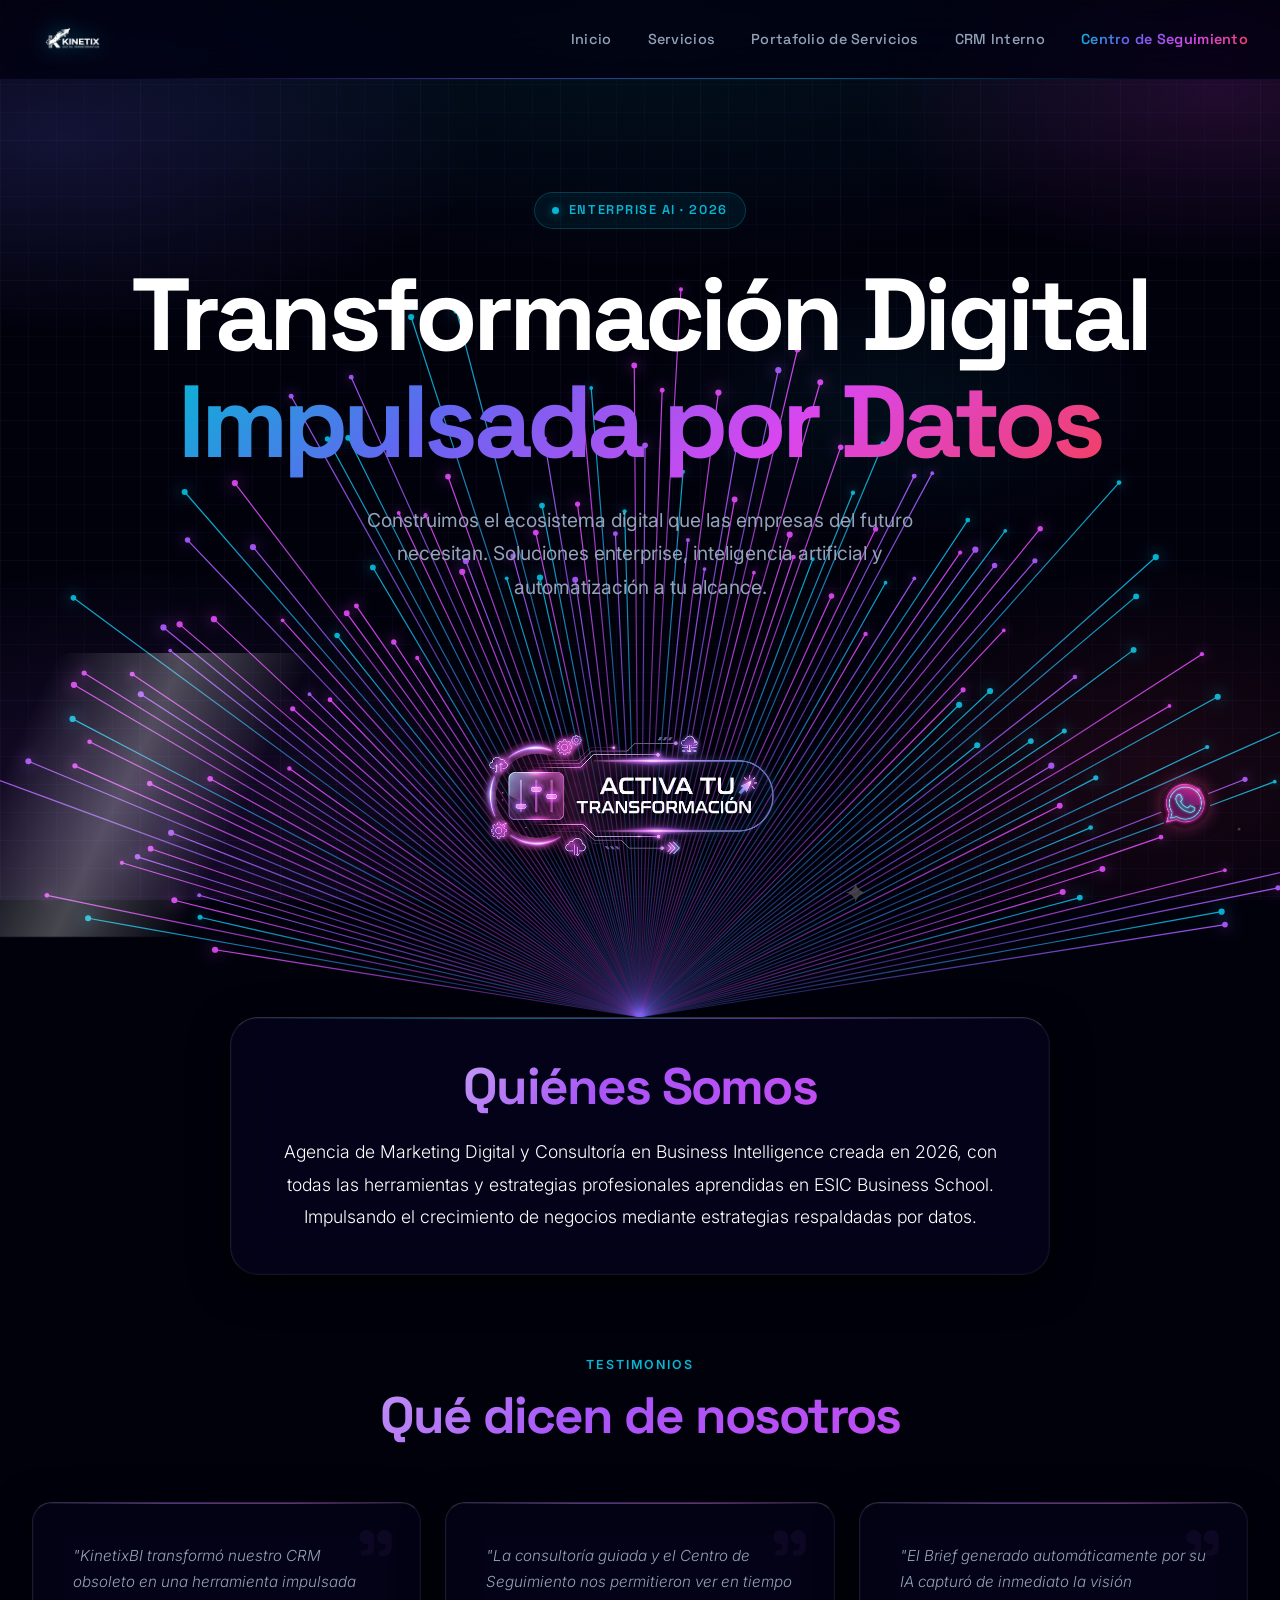
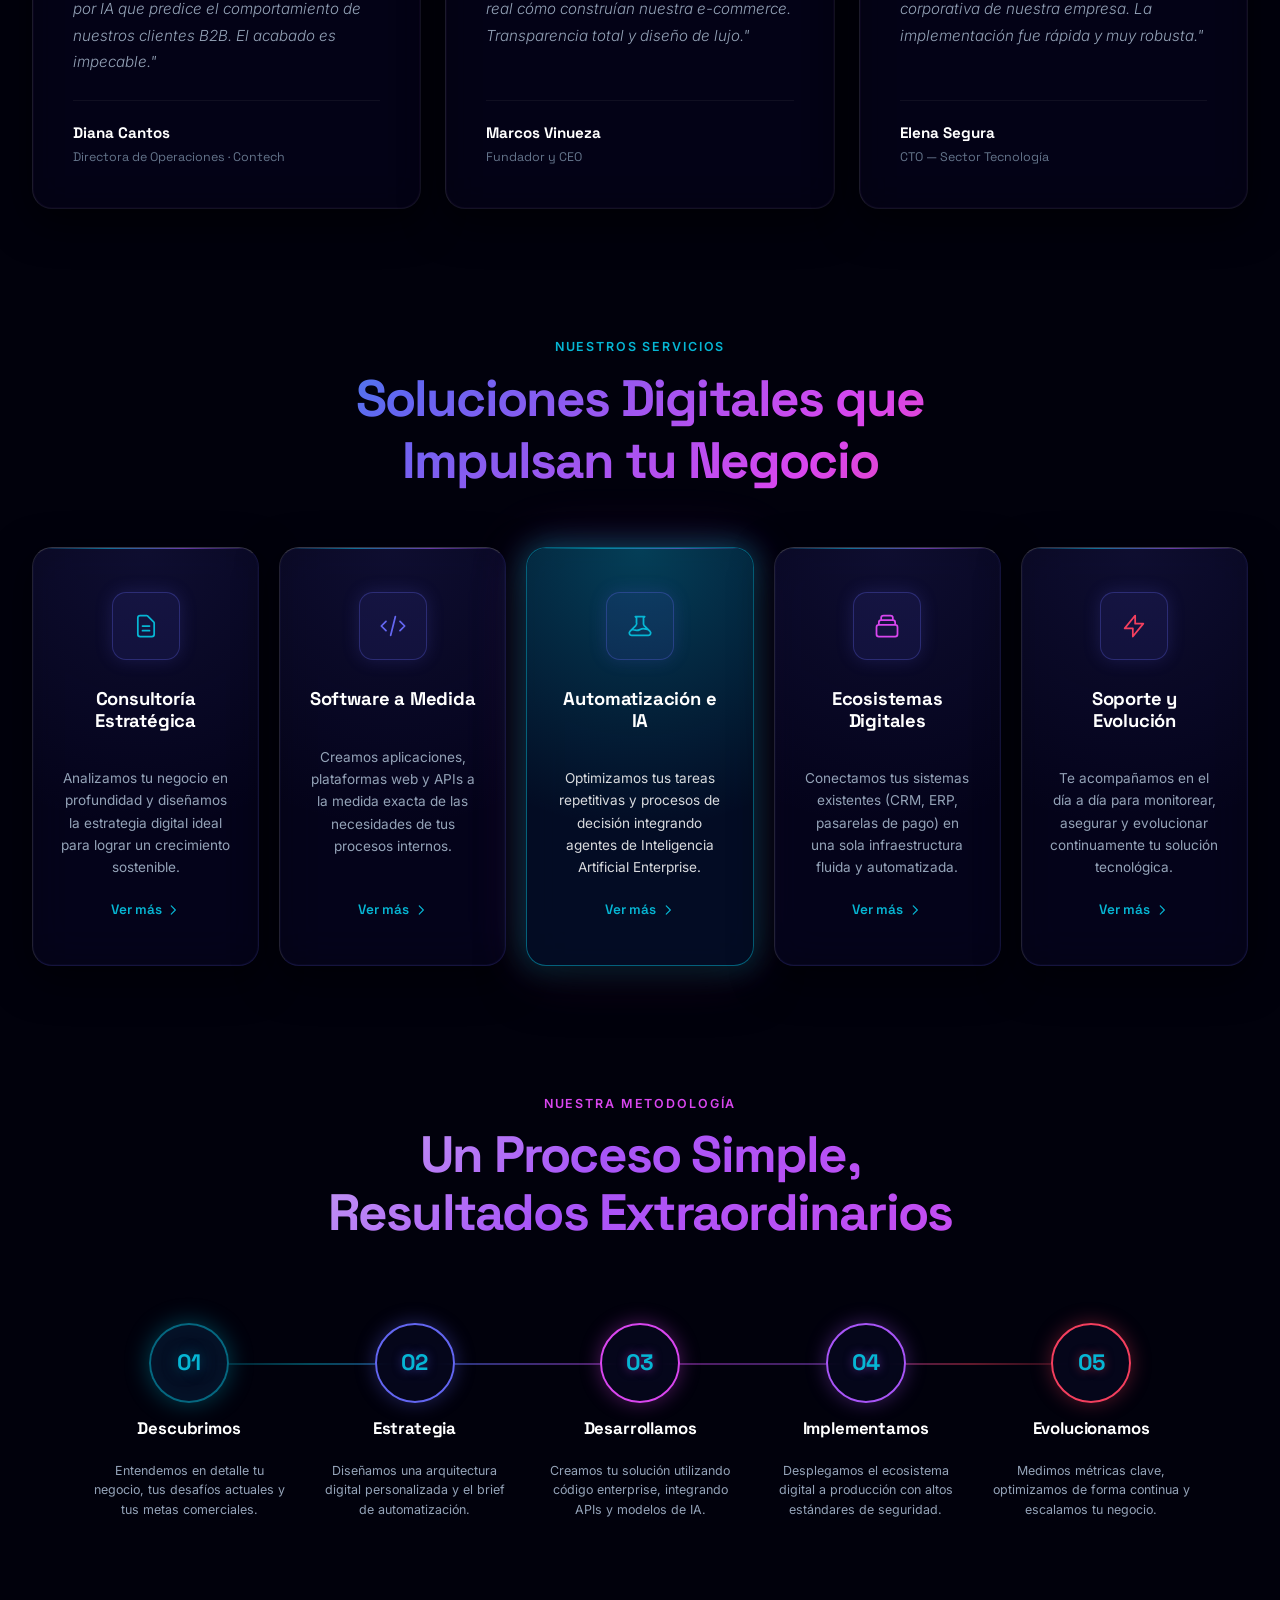
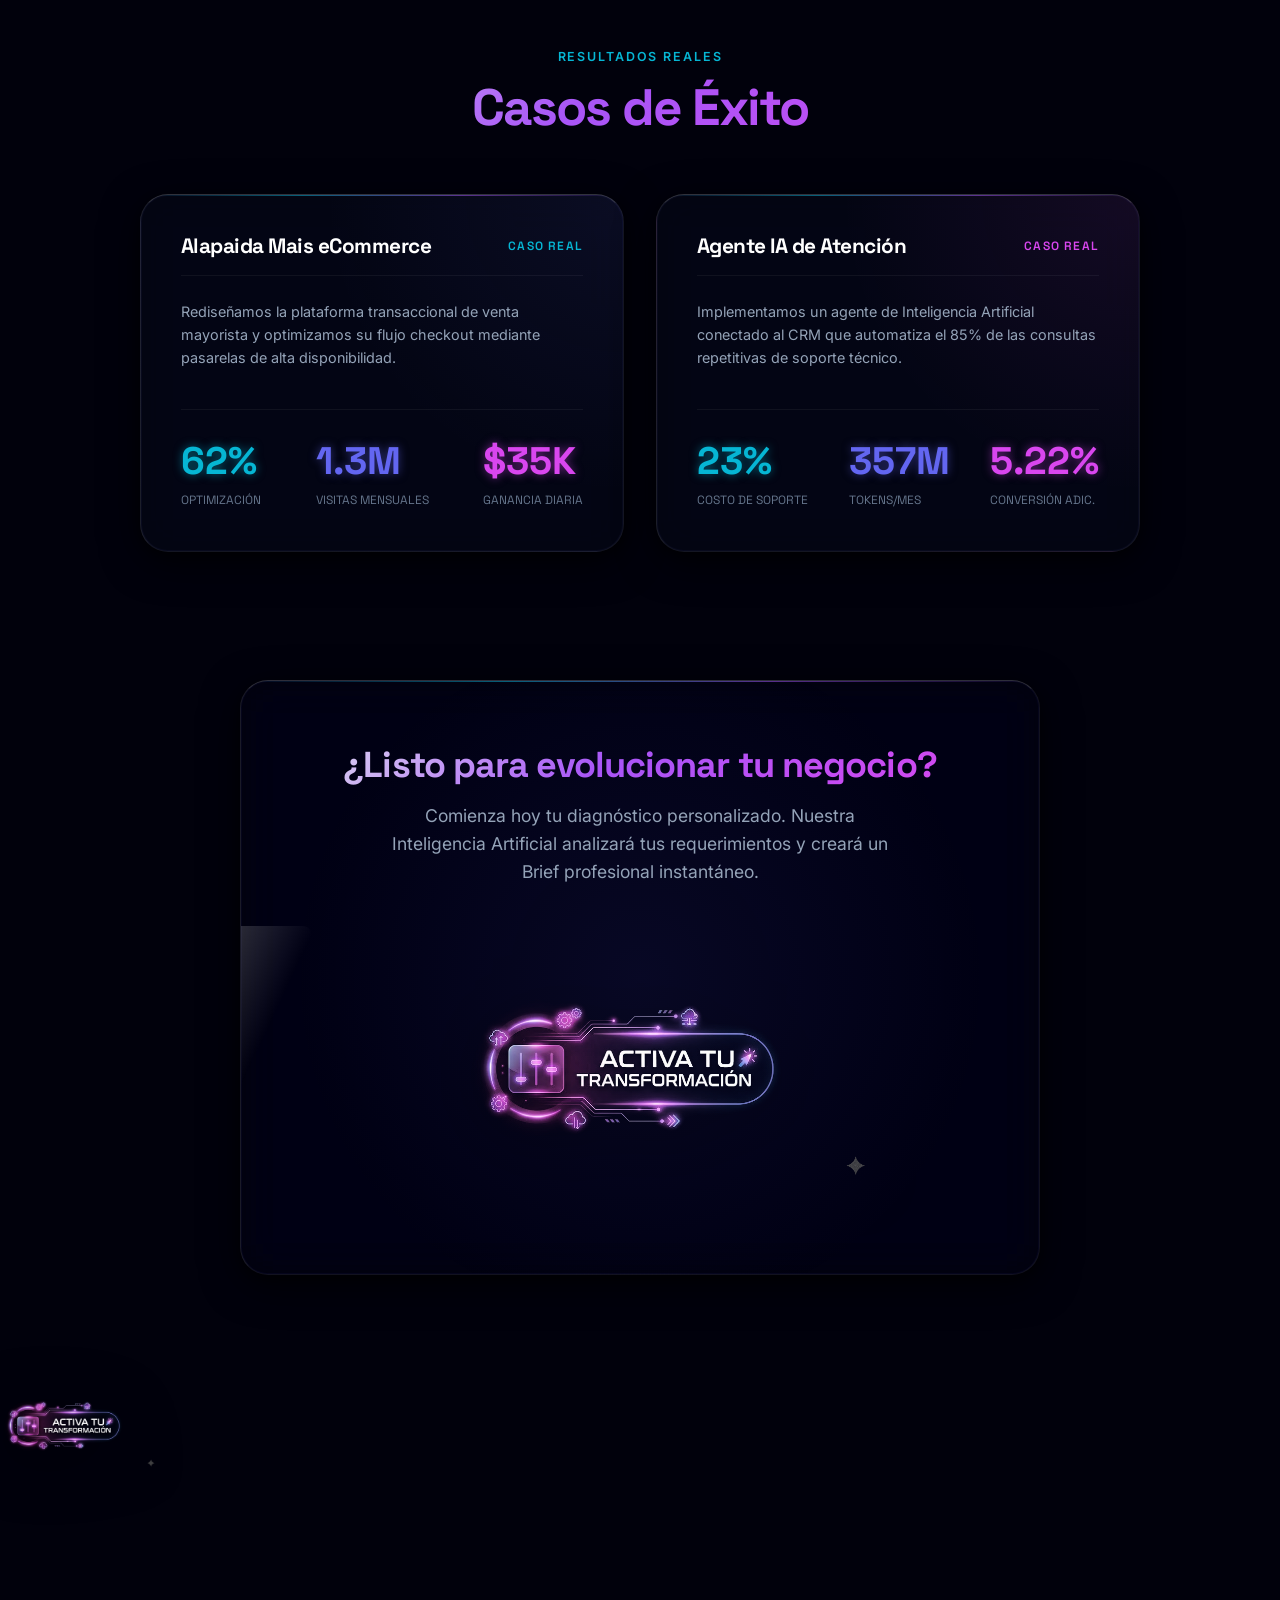
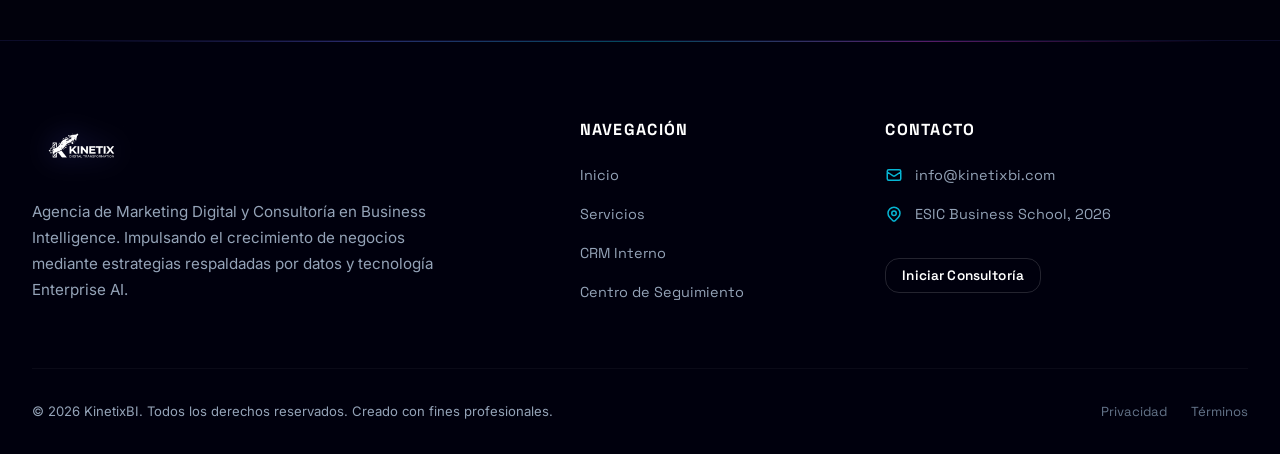
==== commit 28ce2c9d: "Update navbar: add Portafolio de Servicios link" ====
--- a/index.html
+++ b/index.html
@@ -33,6 +33,7 @@
     <div class="nav-links">
       <a href="#" onclick="app.navigateTo('landing')">Inicio</a>
       <a href="#servicios" onclick="app.navigateTo('landing')">Servicios</a>
+      <a href="portafolio.html">Portafolio de Servicios</a>
       <a href="#" onclick="app.navigateTo('crm')">CRM Interno</a>
       <a href="#" onclick="app.navigateTo('hub')" class="text-gradient-primary" style="font-weight: 600;">Centro de Seguimiento</a>
     </div>
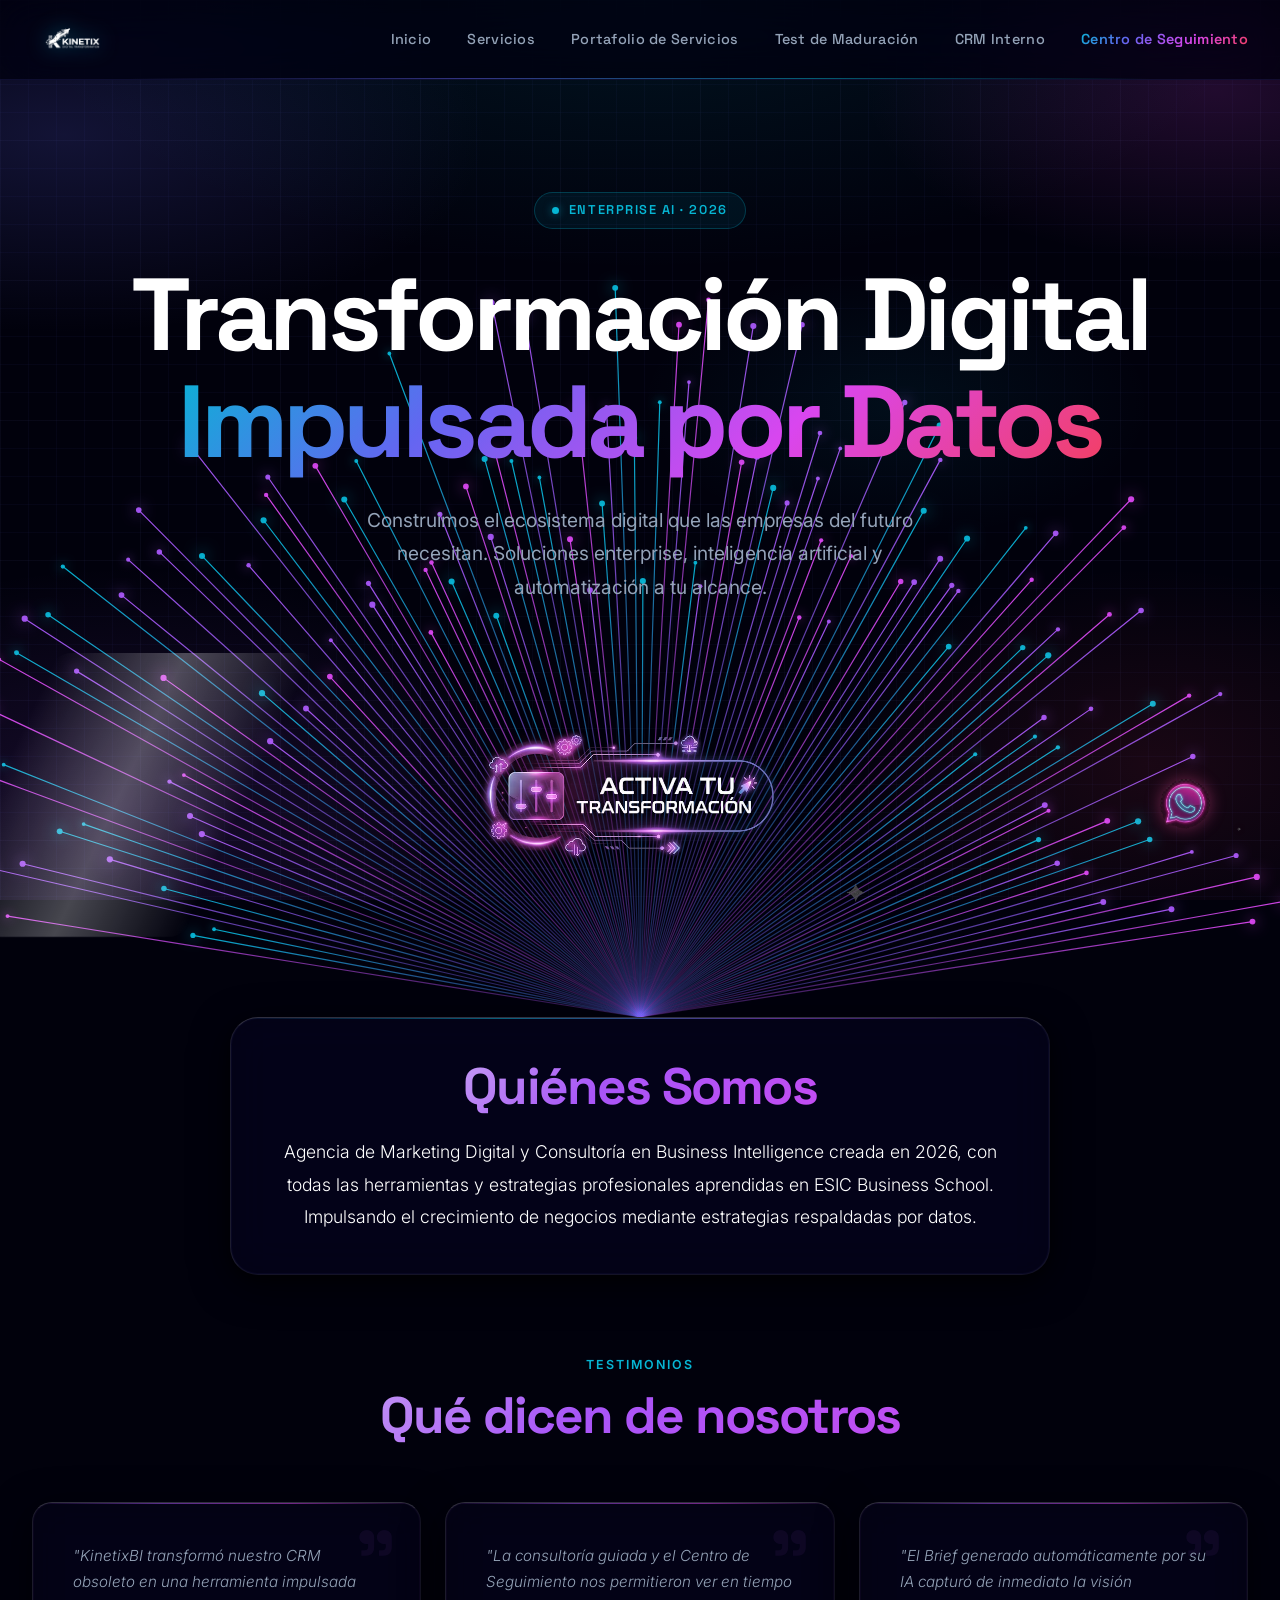
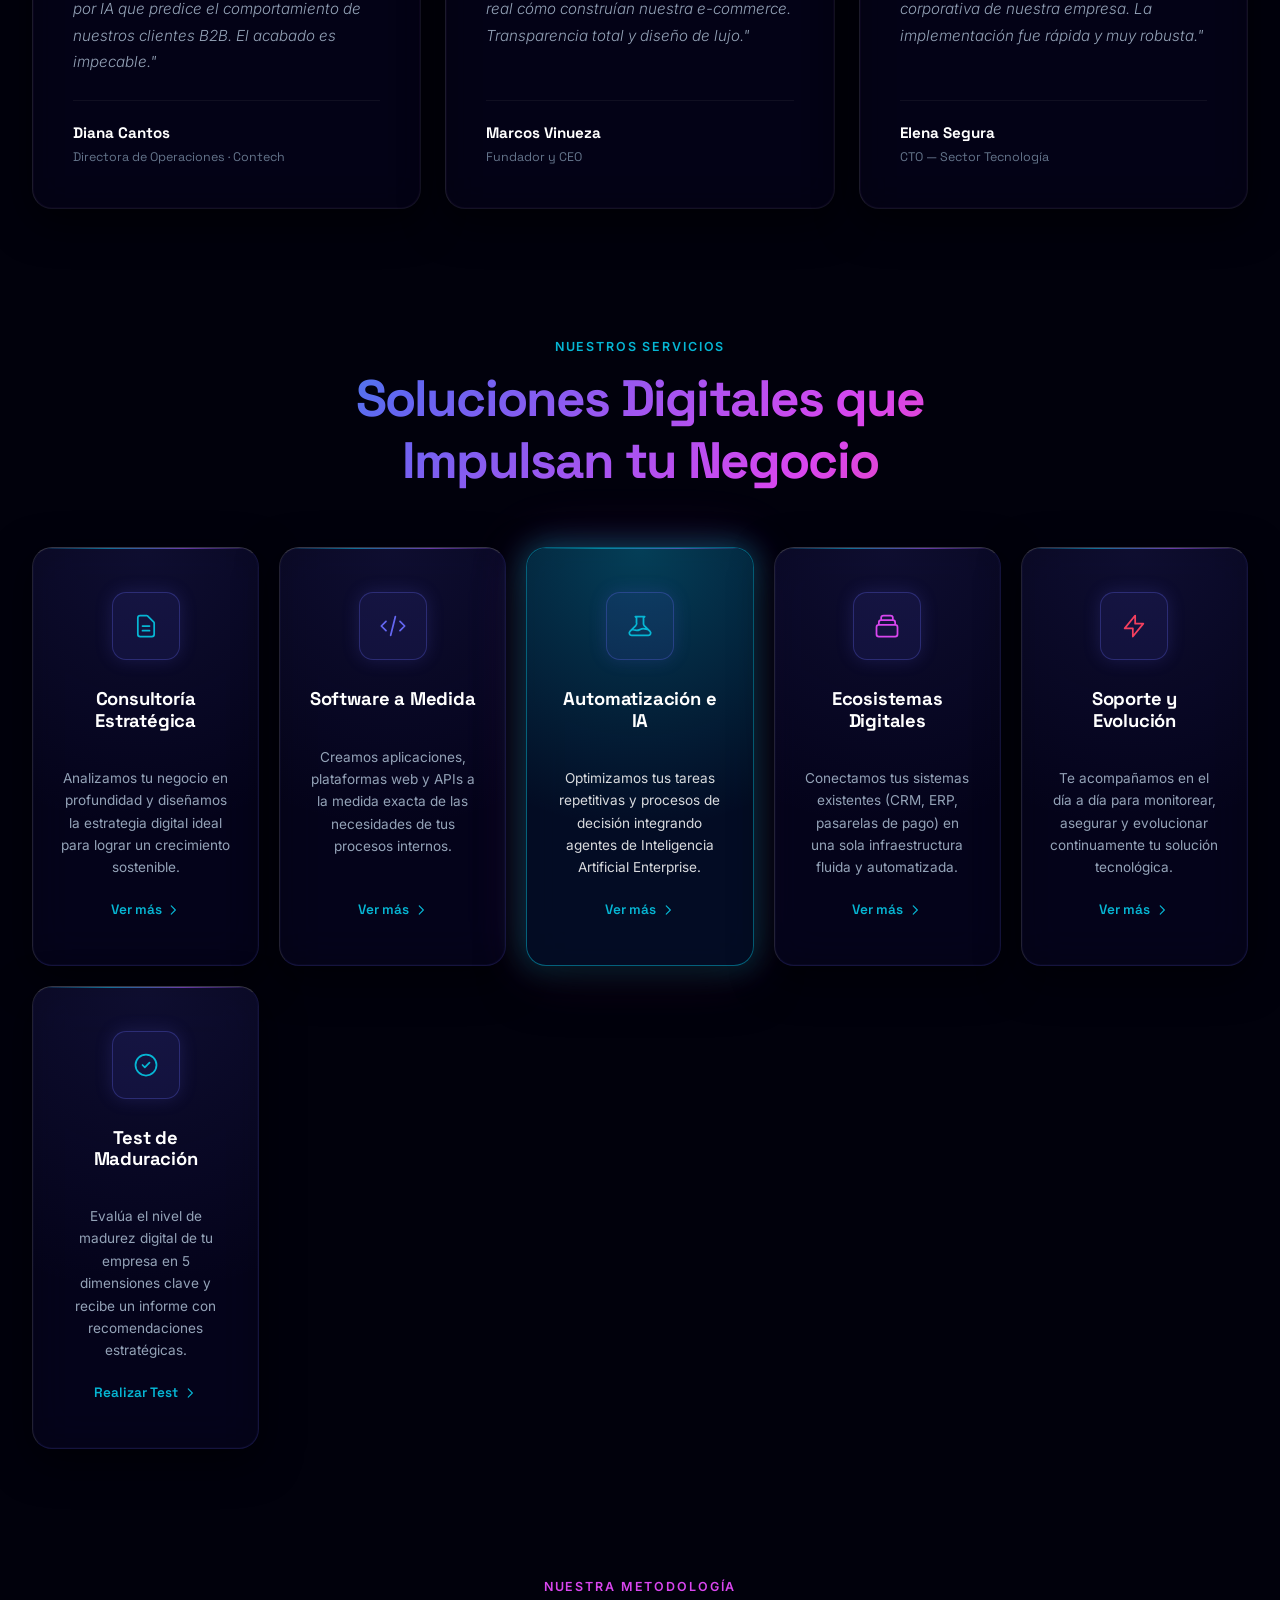
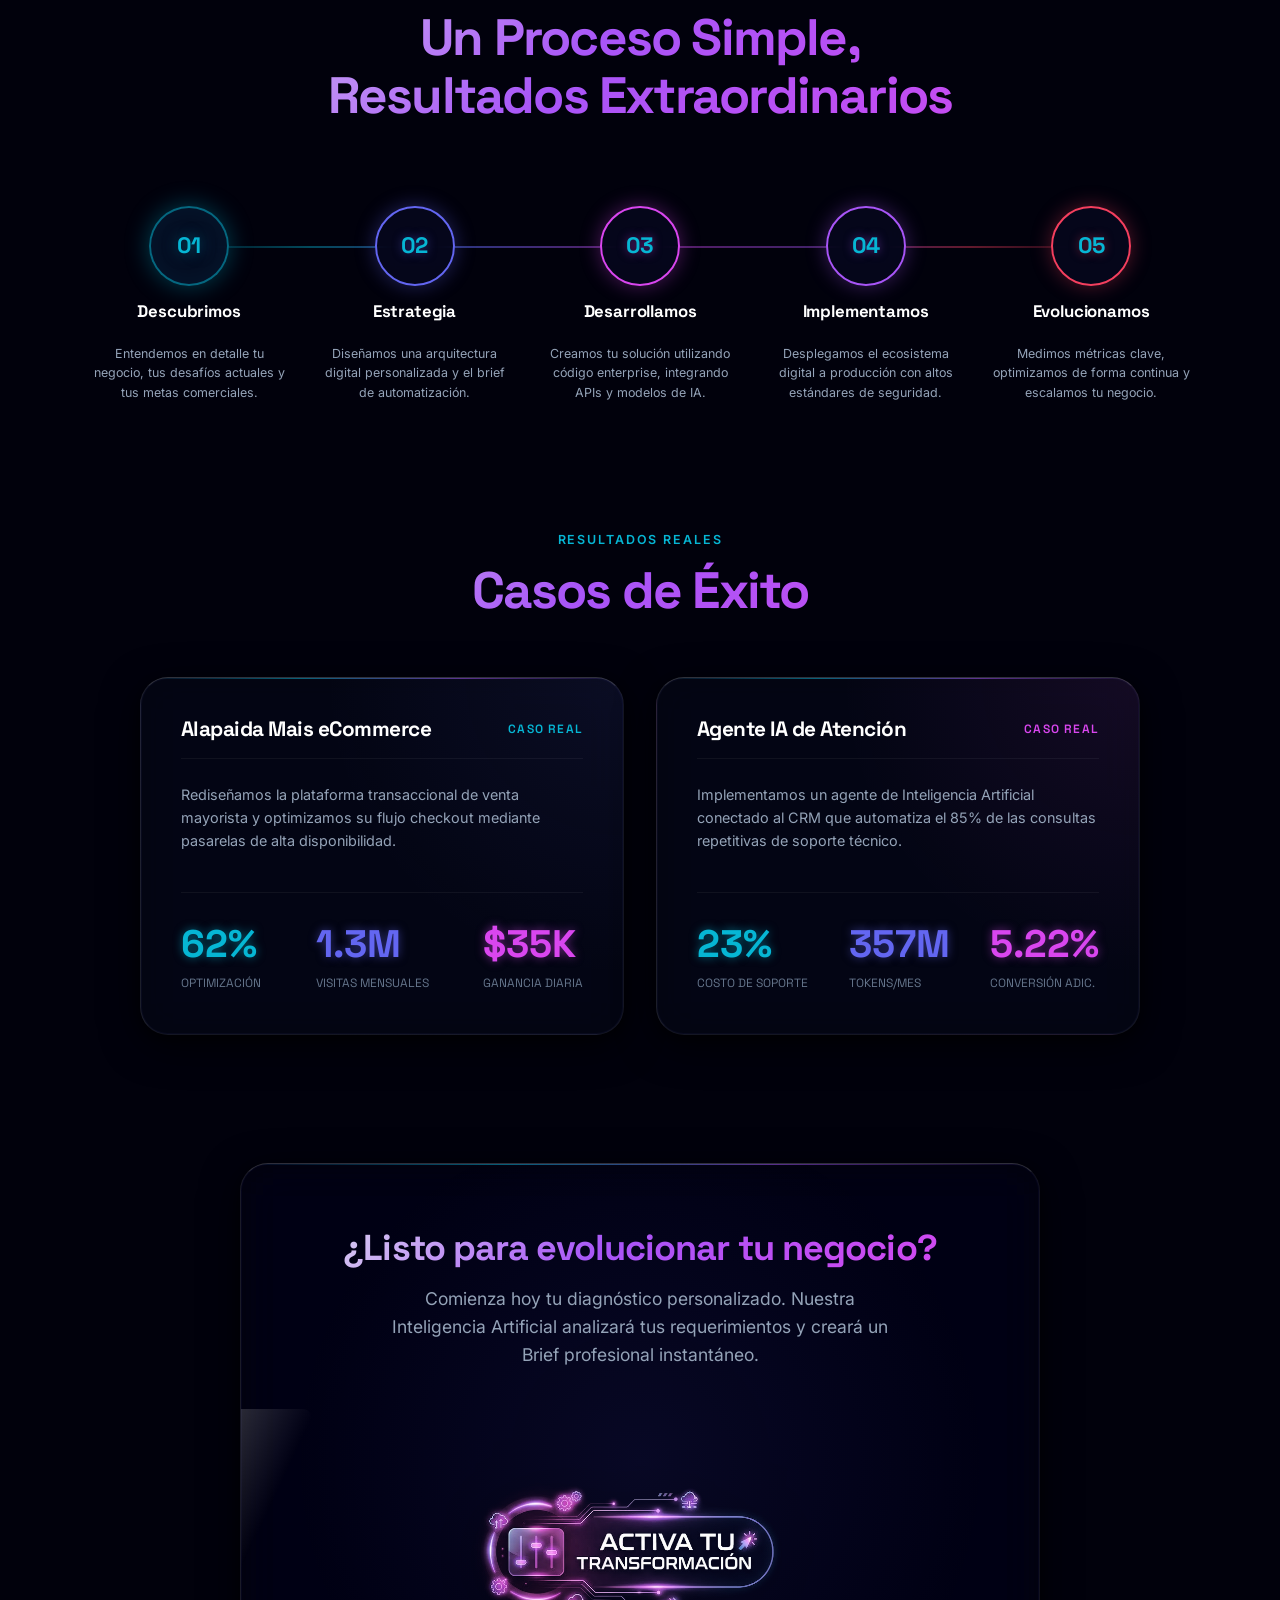
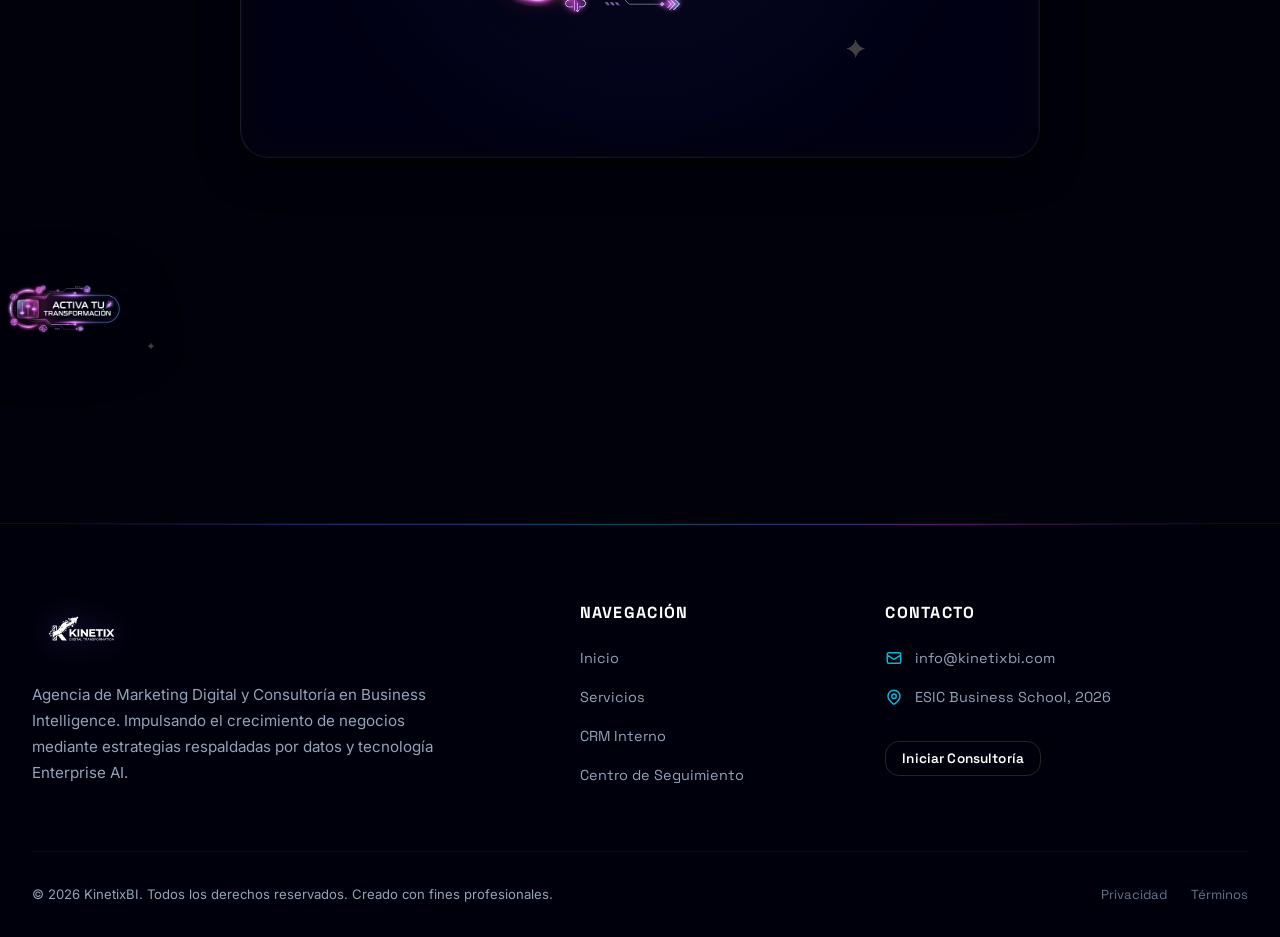
==== commit 09fd0116: "feat: add 5-pillar digital maturity test and radar chart" ====
--- a/index.html
+++ b/index.html
@@ -10,6 +10,7 @@
   <!-- CSS -->
   <link rel="stylesheet" href="css/design-system.css">
   <link rel="stylesheet" href="css/components.css">
+  <link rel="stylesheet" href="css/maturity-test.css">
   <!-- Space Grotesk already imported via design-system.css -->
 </head>
 <body>
@@ -34,6 +35,7 @@
       <a href="#" onclick="app.navigateTo('landing')">Inicio</a>
       <a href="#servicios" onclick="app.navigateTo('landing')">Servicios</a>
       <a href="portafolio.html">Portafolio de Servicios</a>
+      <a href="#" onclick="app.navigateTo('maturity-test')">Test de Maduración</a>
       <a href="#" onclick="app.navigateTo('crm')">CRM Interno</a>
       <a href="#" onclick="app.navigateTo('hub')" class="text-gradient-primary" style="font-weight: 600;">Centro de Seguimiento</a>
     </div>
@@ -214,6 +216,21 @@
             </p>
             <a href="#" onclick="app.navigateTo('onboarding')" class="service-card-link">
               <span>Ver más</span>
+              <svg style="width: 14px; height: 14px;" fill="none" stroke="currentColor" stroke-width="2" viewBox="0 0 24 24" xmlns="http://www.w3.org/2000/svg"><path stroke-linecap="round" stroke-linejoin="round" d="M9 5l7 7-7 7"></path></svg>
+            </a>
+          </div>
+
+          <!-- Servicio 6 (Test de Maduración Digital) -->
+          <div class="service-card scroll-anim">
+            <div class="service-card-icon-container">
+              <svg style="width: 28px; height: 28px;" fill="none" stroke="var(--accent)" stroke-width="1.5" viewBox="0 0 24 24" xmlns="http://www.w3.org/2000/svg"><path stroke-linecap="round" stroke-linejoin="round" d="M9 12l2 2 4-4m6 2a9 9 0 11-18 0 9 9 0 0118 0z"></path></svg>
+            </div>
+            <h4 class="service-card-title">Test de Maduración</h4>
+            <p class="service-card-desc">
+              Evalúa el nivel de madurez digital de tu empresa en 5 dimensiones clave y recibe un informe con recomendaciones estratégicas.
+            </p>
+            <a href="#" onclick="app.navigateTo('maturity-test')" class="service-card-link">
+              <span>Realizar Test</span>
               <svg style="width: 14px; height: 14px;" fill="none" stroke="currentColor" stroke-width="2" viewBox="0 0 24 24" xmlns="http://www.w3.org/2000/svg"><path stroke-linecap="round" stroke-linejoin="round" d="M9 5l7 7-7 7"></path></svg>
             </a>
           </div>
@@ -386,6 +403,28 @@
     </section>
 
     <!-- ==========================================
+         VIEW: DIGITAL MATURITY TEST
+         ========================================== -->
+    <section id="view-maturity-test" class="view-section">
+      <div class="container" style="padding-top: 3rem; padding-bottom: 5rem; max-width: 1000px;">
+        <div class="glass-card">
+          <div style="display: flex; justify-content: space-between; align-items: center; margin-bottom: 2rem; border-bottom: 1px solid var(--border-subtle); padding-bottom: 1rem;">
+            <div>
+              <h2 style="font-size: 1.5rem; margin: 0;">Test de Maduración Digital</h2>
+              <p style="font-size: 0.9rem; color: var(--text-tertiary);" id="maturity-step-text">Dimensión 1 de 5</p>
+            </div>
+            <div style="width: 150px; height: 4px; background: rgba(255,255,255,0.1); border-radius: 2px; overflow: hidden;">
+              <div id="maturity-progress" style="height: 100%; width: 20%; background: var(--primary); transition: width 0.3s ease;"></div>
+            </div>
+          </div>
+
+          <!-- Dynamic Form content (Maturity questionnaire) injected via JS -->
+          <div id="maturity-test-content"></div>
+        </div>
+      </div>
+    </section>
+
+    <!-- ==========================================
          VIEW: CRM INTERNO & IA
          ========================================== -->
     <section id="view-crm" class="view-section">
@@ -524,6 +563,7 @@
   <script src="js/onboarding.js"></script>
   <script src="js/crm.js"></script>
   <script src="js/hub.js"></script>
+  <script src="js/maturity-test.js"></script>
   <script src="js/app.js"></script>
 
   <!-- Preloader script -->
--- a/css/maturity-test.css
+++ b/css/maturity-test.css
@@ -0,0 +1,463 @@
+/* ==========================================================================
+   Digital Maturity Test Styles - KinetixBI
+   ========================================================================== */
+
+.maturity-test-container {
+  max-width: 1000px;
+  margin: 2rem auto;
+  padding: 0 1rem;
+}
+
+/* Pillar Header - Sleek dark navy bar */
+.pillar-header {
+  background: linear-gradient(90deg, #021e35 0%, #061d2d 100%);
+  border: 1px solid rgba(6, 182, 212, 0.2);
+  border-radius: 8px;
+  padding: 1rem;
+  text-align: center;
+  margin-bottom: 2rem;
+  box-shadow: 0 4px 15px rgba(2, 30, 53, 0.5), 0 0 15px rgba(6, 182, 212, 0.1);
+}
+
+.pillar-title {
+  font-size: 1.5rem;
+  font-weight: 700;
+  color: #ffffff;
+  margin: 0;
+  letter-spacing: 0.05em;
+  text-transform: uppercase;
+}
+
+/* Dimension Block */
+.dimension-block {
+  display: flex;
+  align-items: center;
+  gap: 1.5rem;
+  margin-bottom: 2.5rem;
+}
+
+@media (max-width: 768px) {
+  .dimension-block {
+    flex-direction: column;
+    align-items: flex-start;
+    gap: 0.75rem;
+  }
+}
+
+.dimension-pill {
+  background: linear-gradient(135deg, #388f8d 0%, #4ea3a3 100%);
+  color: #ffffff;
+  font-family: var(--font-sans);
+  font-weight: 700;
+  font-size: 0.95rem;
+  padding: 0.6rem 1.5rem;
+  border-radius: 50px;
+  white-space: nowrap;
+  box-shadow: 0 4px 10px rgba(78, 163, 163, 0.3);
+  text-transform: uppercase;
+  letter-spacing: 0.05em;
+}
+
+.dimension-description {
+  background: rgba(255, 255, 255, 0.04);
+  border: 1px solid rgba(255, 255, 255, 0.08);
+  color: var(--text-secondary);
+  font-size: 0.9rem;
+  padding: 0.8rem 1.25rem;
+  border-radius: 30px;
+  line-height: 1.5;
+  font-family: var(--font-body);
+}
+
+/* Question Grid */
+.questions-list {
+  display: flex;
+  flex-direction: column;
+  gap: 2rem;
+  margin-bottom: 3rem;
+}
+
+.question-row {
+  display: grid;
+  grid-template-columns: 1.2fr 2fr;
+  align-items: center;
+  gap: 2rem;
+  padding-bottom: 1.5rem;
+  border-bottom: 1px solid rgba(255, 255, 255, 0.05);
+}
+
+@media (max-width: 820px) {
+  .question-row {
+    grid-template-columns: 1fr;
+    gap: 1rem;
+  }
+}
+
+.question-text {
+  font-size: 1rem;
+  font-weight: 500;
+  color: var(--text-primary);
+  line-height: 1.5;
+  font-family: var(--font-sans);
+}
+
+/* Radio Button Options Grid (0-10) */
+.options-scroll-container {
+  overflow-x: auto;
+  padding-bottom: 0.5rem;
+}
+
+.options-grid {
+  display: grid;
+  grid-template-columns: repeat(11, 1fr);
+  gap: 0.5rem;
+  min-width: 440px; /* Ensures grid doesn't squash too much on small viewports */
+  text-align: center;
+}
+
+.option-column {
+  display: flex;
+  flex-direction: column;
+  align-items: center;
+  gap: 0.75rem;
+  cursor: pointer;
+  position: relative;
+}
+
+.option-number {
+  font-size: 0.85rem;
+  font-weight: 600;
+  color: var(--text-secondary);
+  transition: var(--transition-fast);
+}
+
+/* Custom Radio Dot */
+.radio-dot-wrapper {
+  display: inline-block;
+  position: relative;
+  width: 22px;
+  height: 22px;
+}
+
+.radio-dot-input {
+  position: absolute;
+  opacity: 0;
+  width: 100%;
+  height: 100%;
+  cursor: pointer;
+  z-index: 2;
+  margin: 0;
+}
+
+.radio-dot-visual {
+  position: absolute;
+  top: 0;
+  left: 0;
+  width: 20px;
+  height: 20px;
+  border-radius: 50%;
+  border: 2px solid rgba(255, 255, 255, 0.25);
+  background-color: rgba(255, 255, 255, 0.05);
+  transition: var(--transition-smooth);
+}
+
+/* Checked state visual */
+.radio-dot-input:checked + .radio-dot-visual {
+  border-color: #388f8d;
+  background-color: #388f8d;
+  box-shadow: 0 0 10px rgba(56, 143, 141, 0.7);
+}
+
+.radio-dot-input:checked + .radio-dot-visual::after {
+  content: '';
+  position: absolute;
+  top: 5px;
+  left: 5px;
+  width: 6px;
+  height: 6px;
+  border-radius: 50%;
+  background-color: #ffffff;
+}
+
+/* Hover effects */
+.option-column:hover .radio-dot-visual {
+  border-color: rgba(6, 182, 212, 0.6);
+  box-shadow: 0 0 8px rgba(6, 182, 212, 0.3);
+}
+
+.option-column:hover .option-number {
+  color: var(--text-primary);
+}
+
+.radio-dot-input:checked ~ .option-number {
+  color: #4ea3a3;
+  font-weight: 700;
+}
+
+/* Navigation Buttons Container */
+.test-navigation {
+  display: flex;
+  justify-content: space-between;
+  align-items: center;
+  margin-top: 2rem;
+  padding-top: 1.5rem;
+  border-top: 1px solid rgba(255, 255, 255, 0.08);
+}
+
+/* Results Dashboard styling */
+.results-dashboard {
+  animation: fade-in 0.6s ease-out forwards;
+}
+
+.results-summary-card {
+  display: grid;
+  grid-template-columns: 1fr 1.5fr;
+  gap: 2.5rem;
+  align-items: center;
+  margin-bottom: 3rem;
+}
+
+@media (max-width: 768px) {
+  .results-summary-card {
+    grid-template-columns: 1fr;
+    gap: 2rem;
+    text-align: center;
+  }
+}
+
+.radial-score-container {
+  display: flex;
+  flex-direction: column;
+  align-items: center;
+  justify-content: center;
+  padding: 1.5rem;
+  position: relative;
+}
+
+/* SVG Circle Gauge */
+.gauge-svg {
+  width: 160px;
+  height: 160px;
+  transform: rotate(-90deg);
+}
+
+.gauge-bg {
+  fill: none;
+  stroke: rgba(255, 255, 255, 0.05);
+  stroke-width: 12;
+}
+
+.gauge-fill {
+  fill: none;
+  stroke: url(#gauge-gradient);
+  stroke-width: 12;
+  stroke-dasharray: 440;
+  stroke-dashoffset: 440;
+  stroke-linecap: round;
+  transition: stroke-dashoffset 1.5s cubic-bezier(0.4, 0, 0.2, 1);
+}
+
+.gauge-text-container {
+  position: absolute;
+  display: flex;
+  flex-direction: column;
+  align-items: center;
+}
+
+.gauge-score {
+  font-size: 2.5rem;
+  font-weight: 800;
+  color: #ffffff;
+  line-height: 1;
+  font-family: var(--font-sans);
+  text-shadow: 0 0 10px rgba(6, 182, 212, 0.4);
+}
+
+.gauge-label {
+  font-size: 0.8rem;
+  color: var(--text-secondary);
+  text-transform: uppercase;
+  letter-spacing: 0.1em;
+  margin-top: 0.25rem;
+}
+
+.maturity-level-badge {
+  display: inline-block;
+  margin-top: 1.5rem;
+  padding: 0.5rem 1.25rem;
+  border-radius: 50px;
+  font-weight: 700;
+  font-size: 1.1rem;
+  letter-spacing: 0.02em;
+  border: 1px solid rgba(255, 255, 255, 0.15);
+  text-shadow: 0 0 8px currentColor;
+}
+
+/* Dimensions Progress Bars */
+.dimensions-progress-container {
+  display: flex;
+  flex-direction: column;
+  gap: 1.25rem;
+}
+
+.dimension-progress-row {
+  display: flex;
+  flex-direction: column;
+  gap: 0.4rem;
+}
+
+.dimension-progress-label {
+  display: flex;
+  justify-content: space-between;
+  font-size: 0.9rem;
+  font-weight: 600;
+  color: var(--text-primary);
+}
+
+.dimension-progress-label .dim-score {
+  color: var(--accent);
+}
+
+.progress-track {
+  height: 8px;
+  background: rgba(255, 255, 255, 0.05);
+  border-radius: 4px;
+  overflow: hidden;
+}
+
+.progress-fill {
+  height: 100%;
+  border-radius: 4px;
+  width: 0;
+  transition: width 1.2s cubic-bezier(0.4, 0, 0.2, 1);
+}
+
+/* Dimension colors */
+.progress-fill.dim-0 { background: linear-gradient(90deg, var(--accent), var(--primary)); }
+.progress-fill.dim-1 { background: linear-gradient(90deg, var(--primary), var(--secondary)); }
+.progress-fill.dim-2 { background: linear-gradient(90deg, var(--secondary), var(--purple)); }
+.progress-fill.dim-3 { background: linear-gradient(90deg, var(--purple), var(--fuchsia)); }
+.progress-fill.dim-4 { background: linear-gradient(90deg, var(--fuchsia), var(--accent)); }
+
+/* Recommendation sheet */
+.recommendations-box {
+  background: rgba(255, 255, 255, 0.02);
+  border: 1px solid rgba(255, 255, 255, 0.05);
+  border-left: 4px solid var(--accent);
+  border-radius: 4px var(--radius-md) var(--radius-md) 4px;
+  padding: 1.5rem 2rem;
+  margin-bottom: 3rem;
+  text-align: left;
+}
+
+.recommendations-title {
+  color: var(--accent);
+  font-size: 1.15rem;
+  font-weight: 700;
+  margin-bottom: 1rem;
+  display: flex;
+  align-items: center;
+  gap: 0.5rem;
+}
+
+.recommendations-list {
+  padding-left: 1.25rem;
+  font-size: 0.95rem;
+  color: var(--text-secondary);
+}
+
+.recommendations-list li {
+  margin-bottom: 0.75rem;
+  line-height: 1.6;
+}
+
+/* Call to action card inside results */
+.results-cta-card {
+  text-align: center;
+  background: radial-gradient(circle at 50% 50%, rgba(6, 182, 212, 0.08), transparent 75%);
+  border: 1px solid rgba(6, 182, 212, 0.15);
+  padding: 3rem 2rem;
+  border-radius: var(--radius-xl);
+}
+
+/* Input Form styles for Leads */
+.lead-form-box {
+  max-width: 500px;
+  margin: 0 auto;
+}
+
+/* Animations */
+@keyframes fade-in {
+  from { opacity: 0; transform: translateY(15px); }
+  to { opacity: 1; transform: translateY(0); }
+}
+
+.fade-in-element {
+  animation: fade-in 0.4s ease-out forwards;
+}
+
+/* Radar Chart SVG styling */
+.radar-chart-svg {
+  margin: 0 auto;
+  display: block;
+}
+
+.radar-grid-line {
+  fill: none;
+  stroke: rgba(255, 255, 255, 0.06);
+  stroke-width: 1;
+}
+
+.radar-grid-value {
+  fill: var(--text-tertiary);
+  font-size: 0.65rem;
+  font-weight: 500;
+  text-anchor: middle;
+}
+
+.radar-axis-line {
+  stroke: rgba(255, 255, 255, 0.06);
+  stroke-width: 1;
+  stroke-dasharray: 2 3;
+}
+
+.radar-score-poly {
+  stroke: var(--accent);
+  stroke-width: 2.5;
+  filter: drop-shadow(0 0 5px rgba(6, 182, 212, 0.6));
+  animation: radar-grow 1.2s cubic-bezier(0.34, 1.56, 0.64, 1) forwards;
+}
+
+.radar-score-dot {
+  fill: #ffffff;
+  stroke: var(--accent);
+  stroke-width: 2;
+  filter: drop-shadow(0 0 3px var(--accent));
+}
+
+.radar-label {
+  fill: var(--text-secondary);
+  font-size: 0.78rem;
+  font-weight: 600;
+  font-family: var(--font-sans);
+  letter-spacing: 0.02em;
+  transition: var(--transition-fast);
+}
+
+.radar-label:hover {
+  fill: #ffffff;
+  text-shadow: 0 0 8px var(--accent-glow);
+}
+
+@keyframes radar-grow {
+  from {
+    transform: scale(0.1);
+    transform-origin: 175px 170px;
+    opacity: 0;
+  }
+  to {
+    transform: scale(1);
+    transform-origin: 175px 170px;
+    opacity: 1;
+  }
+}
